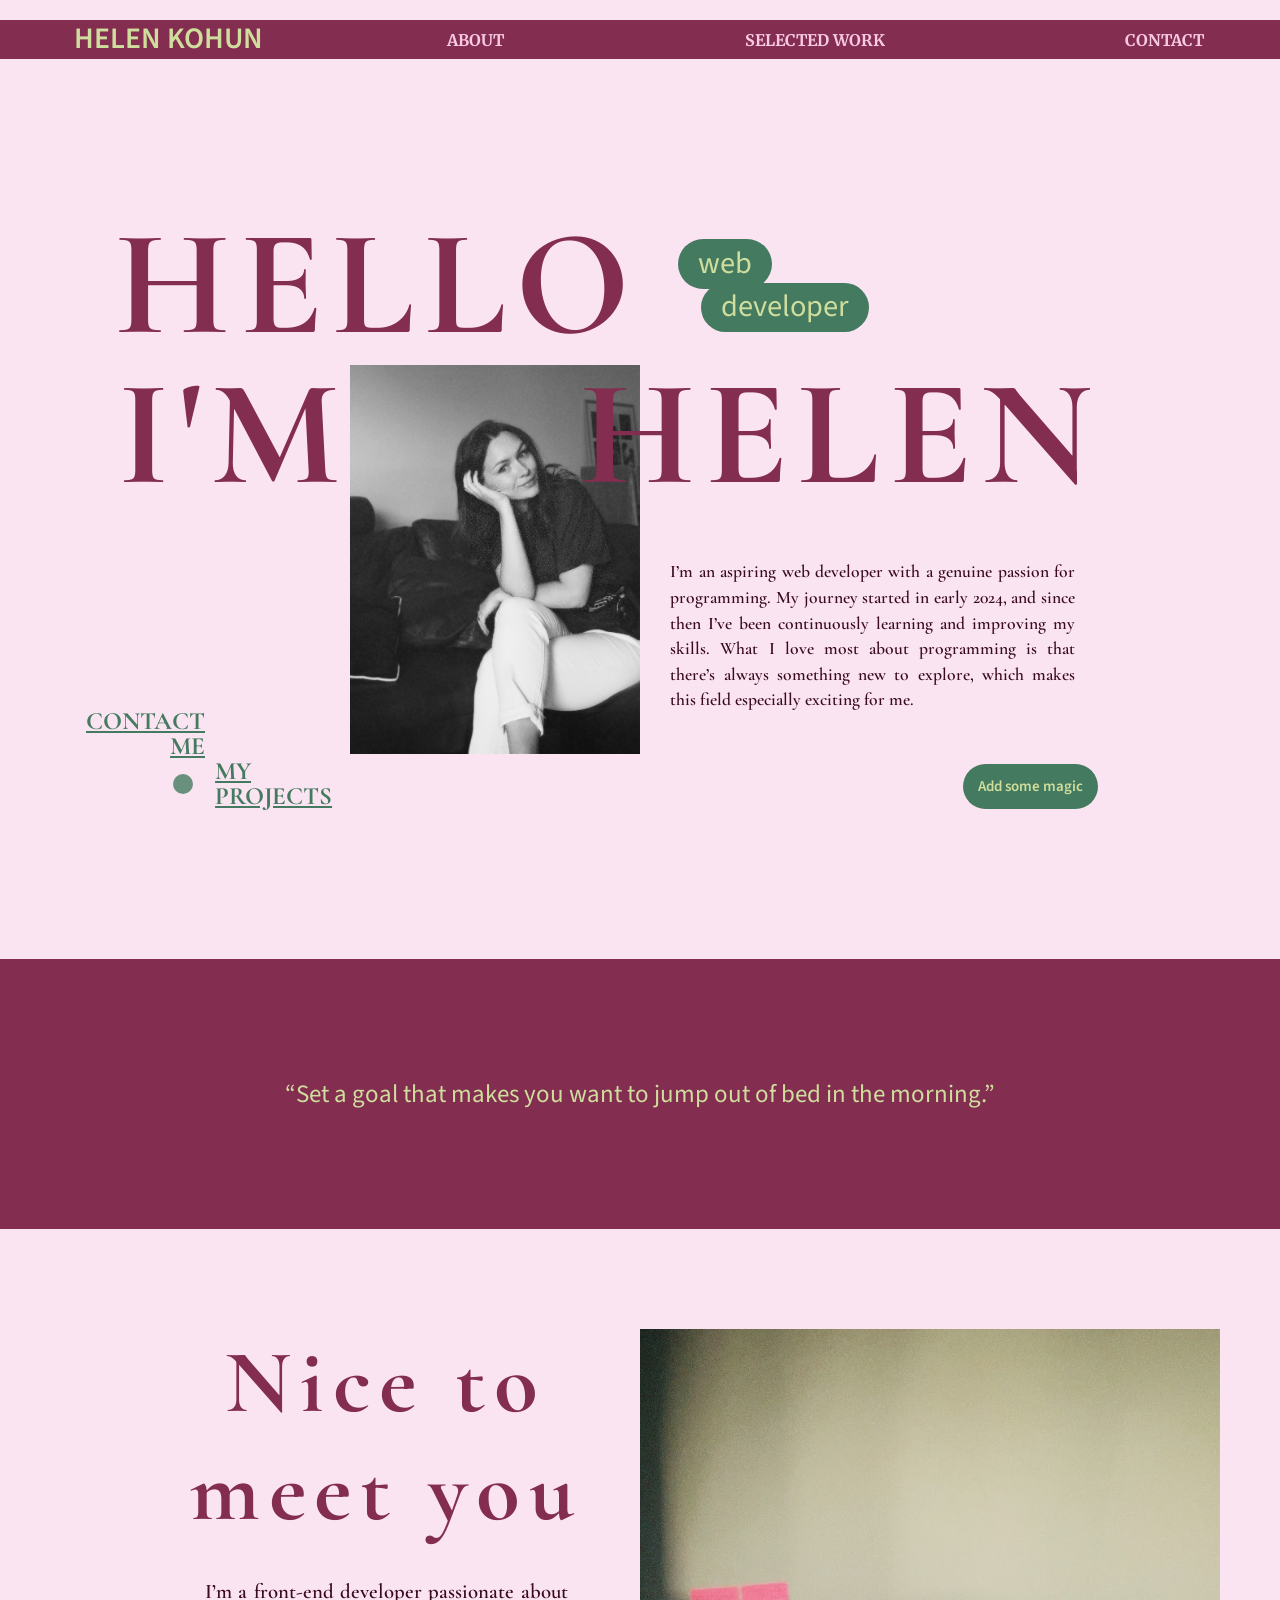
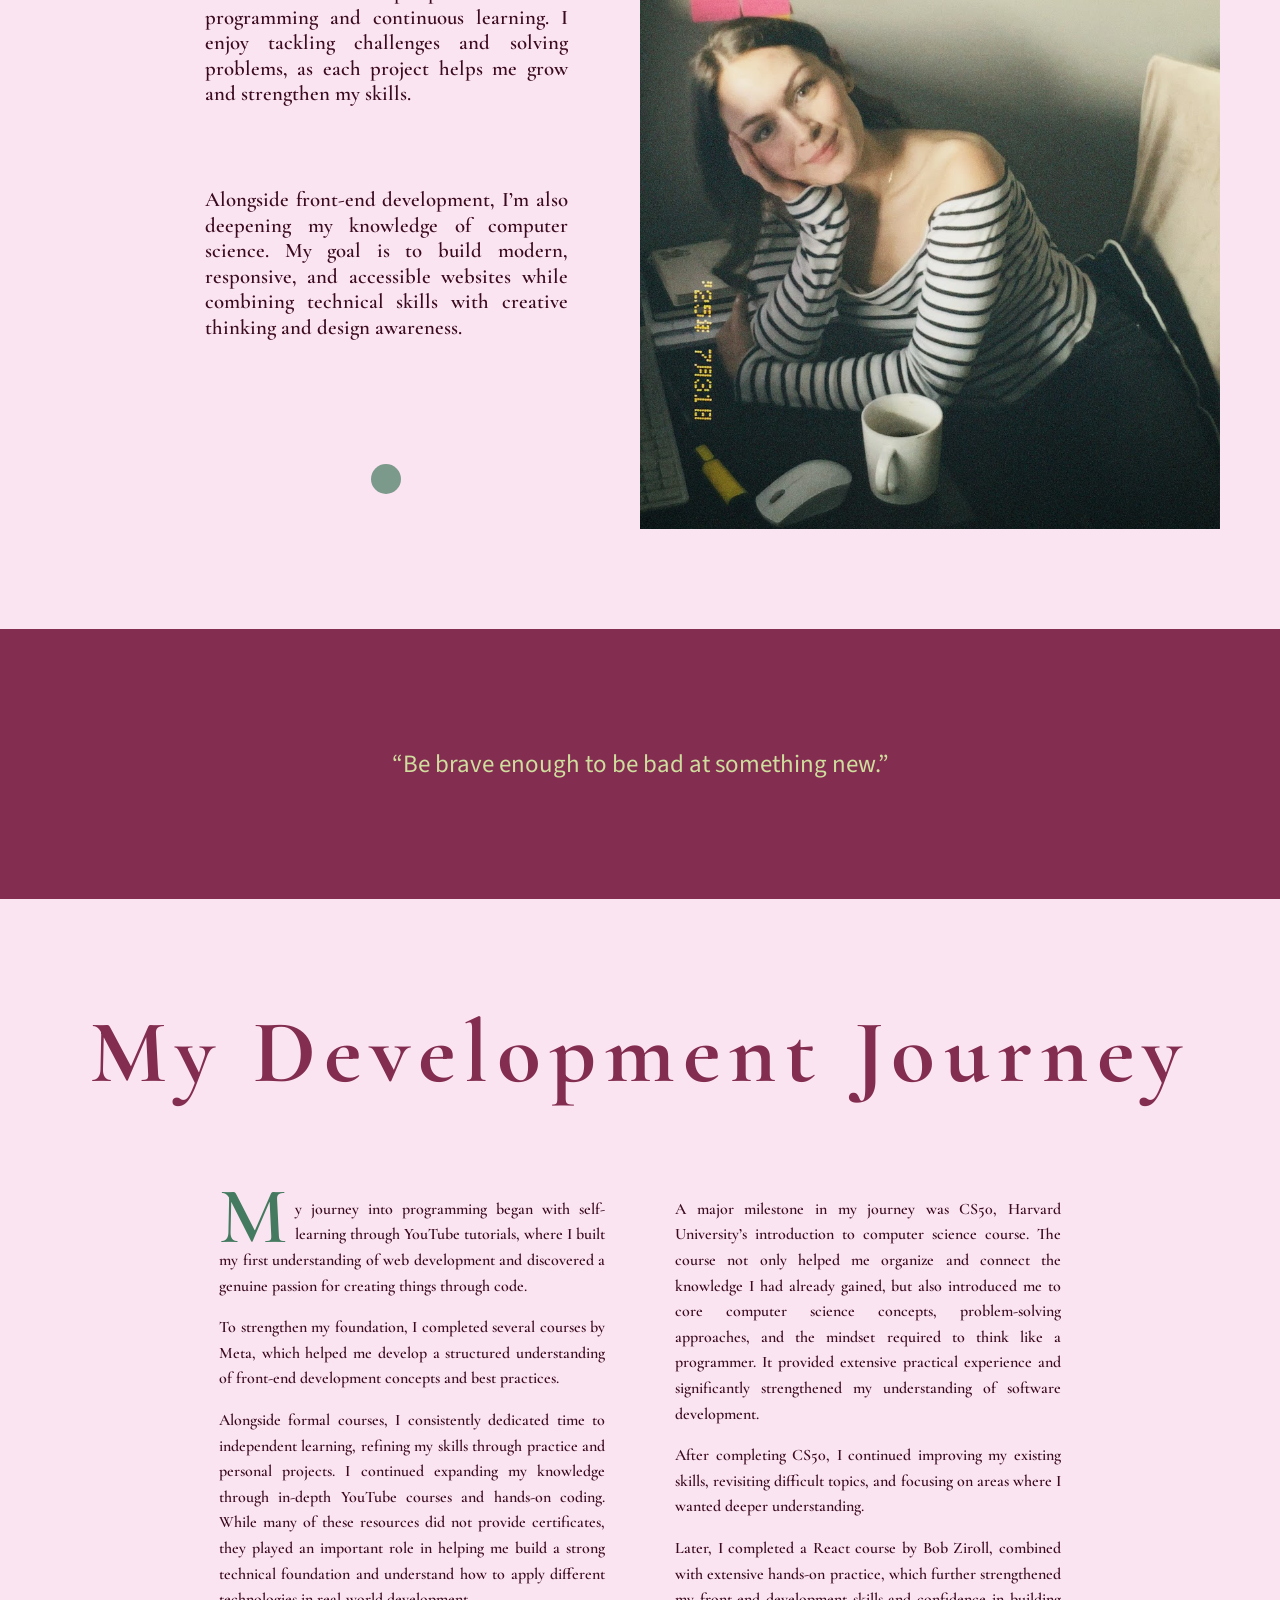
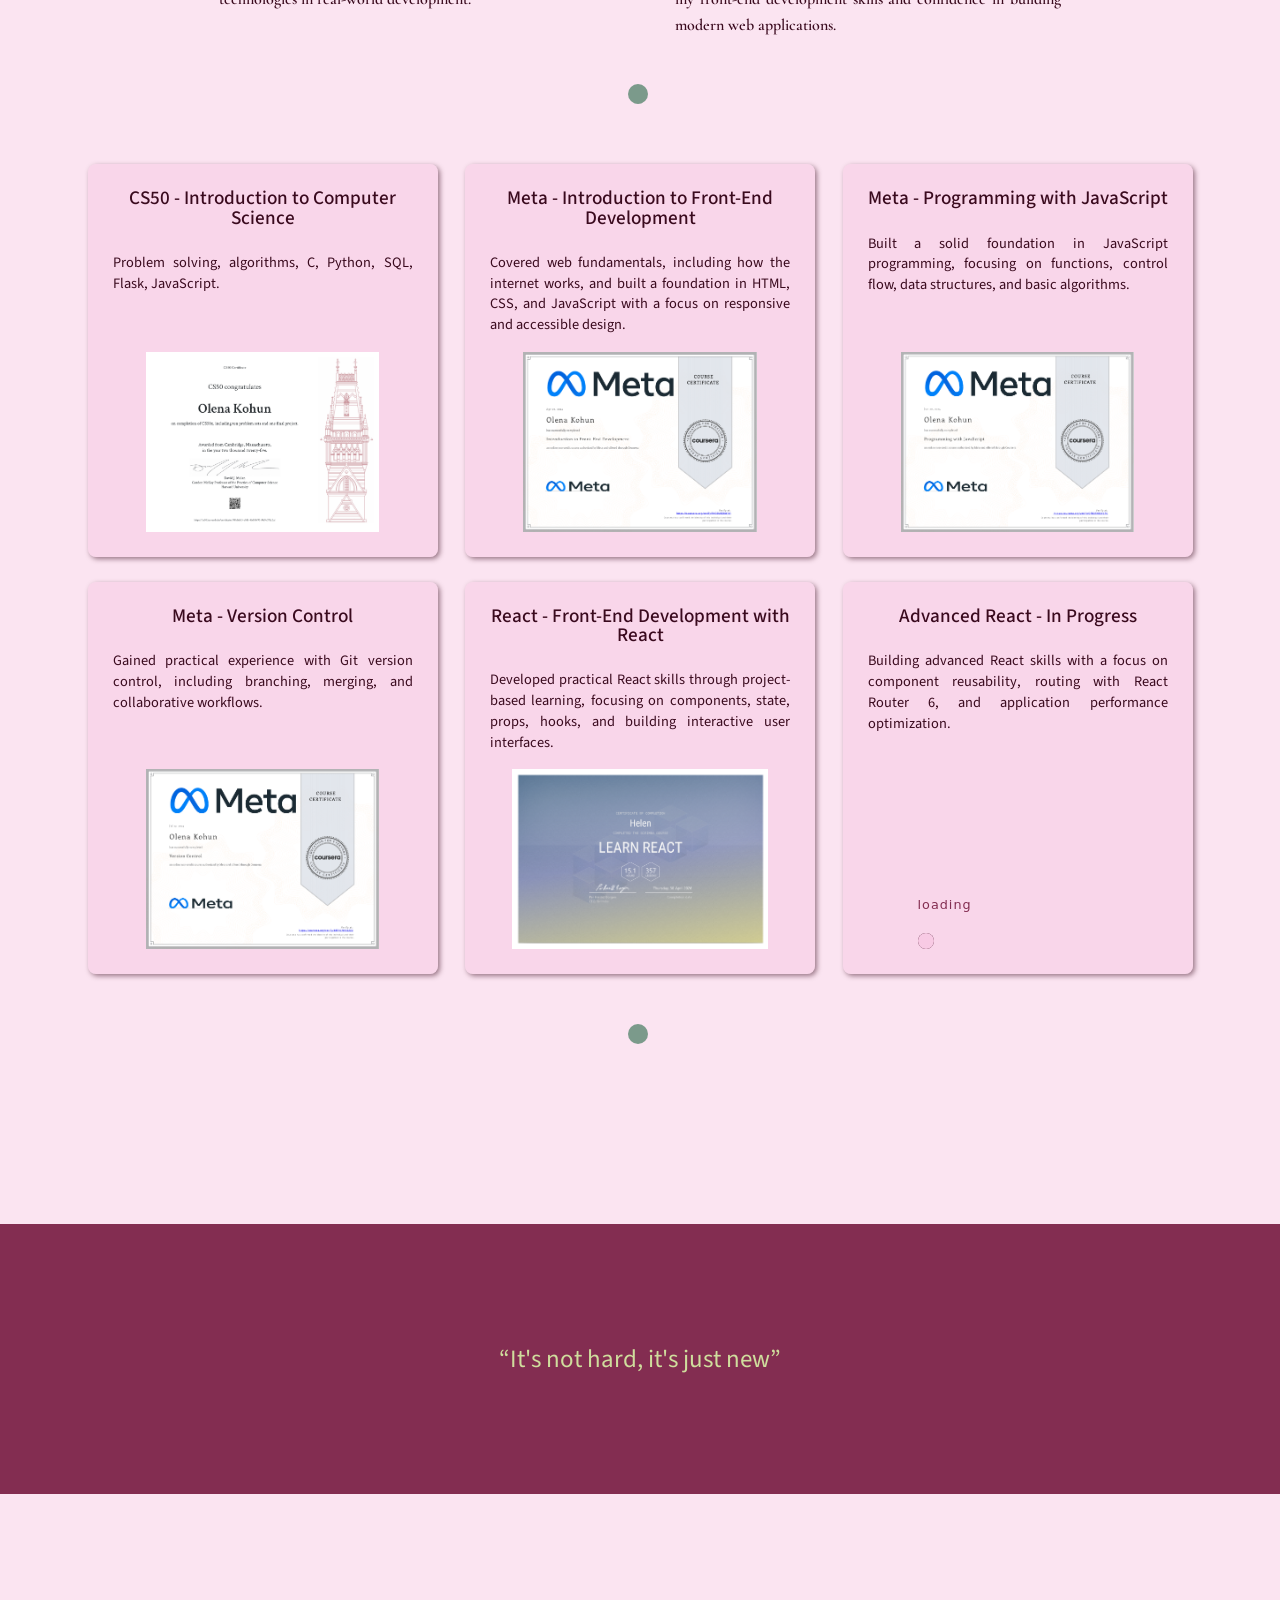
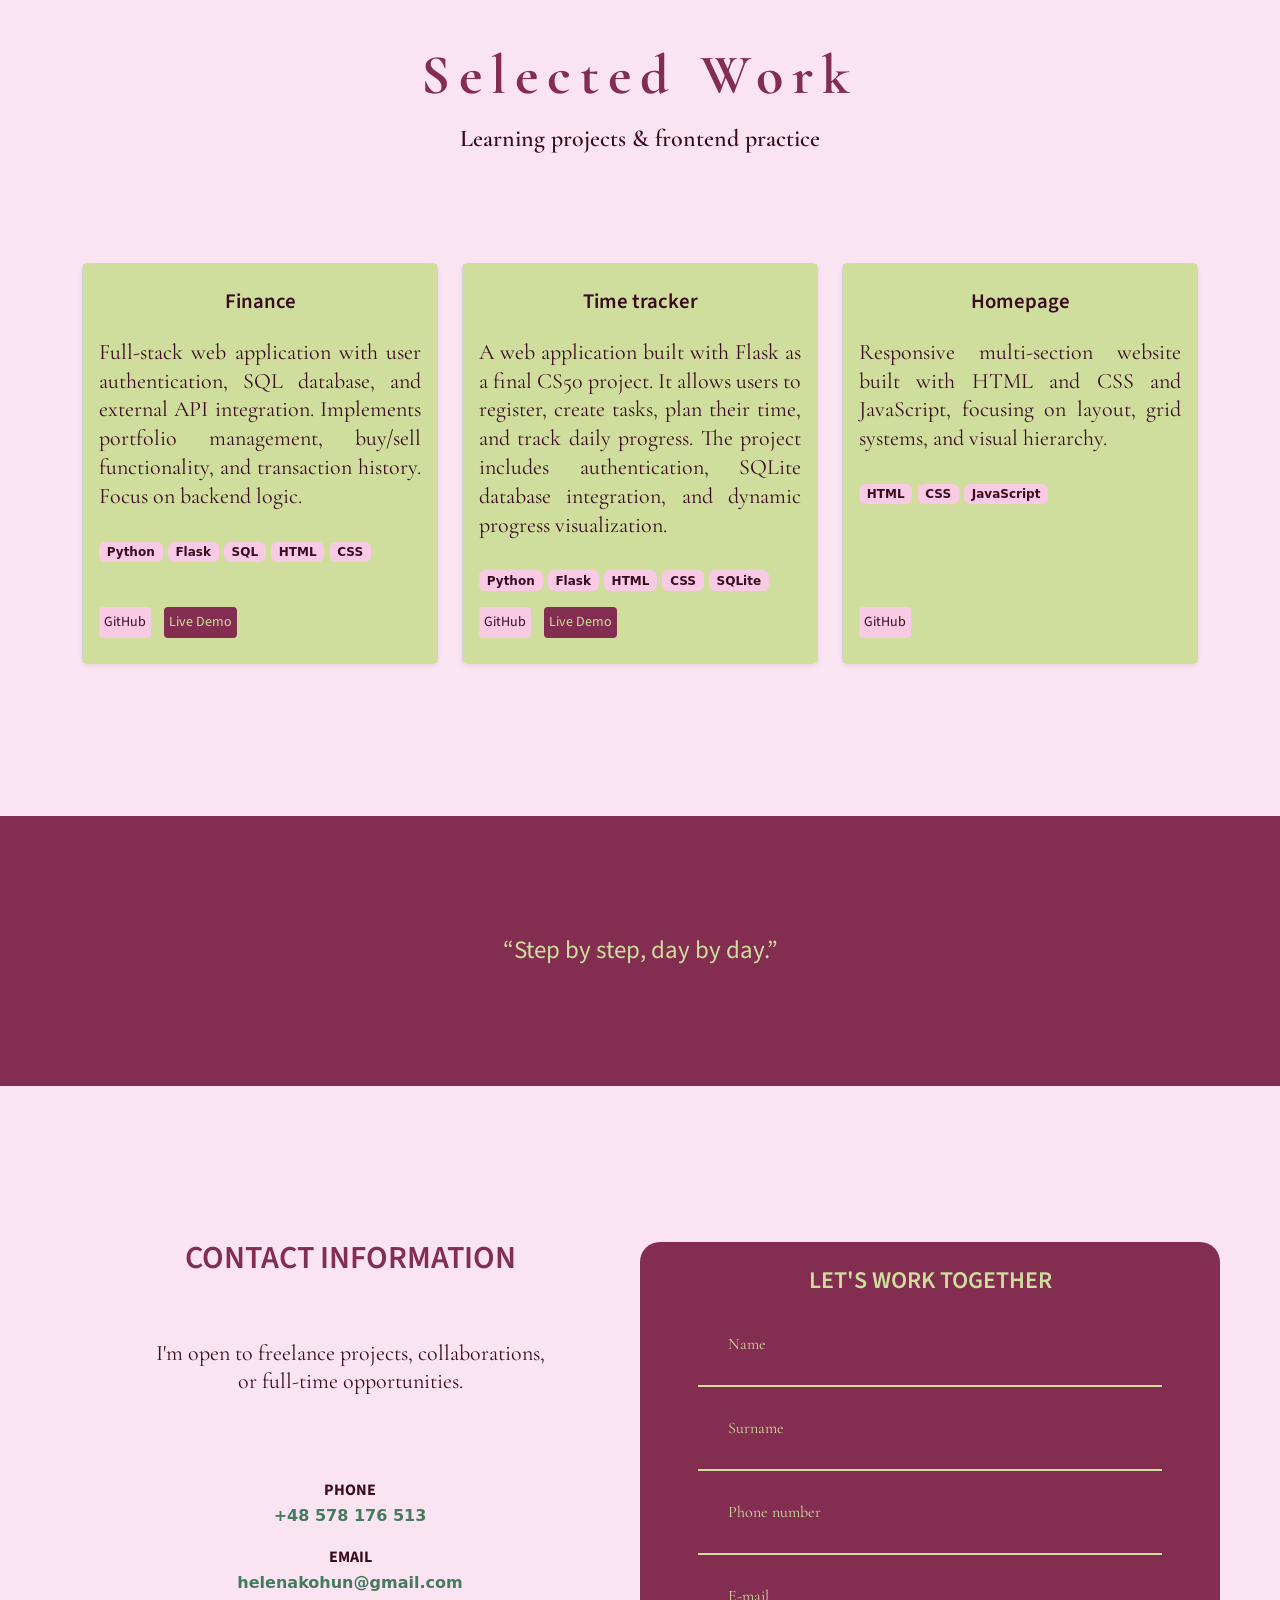
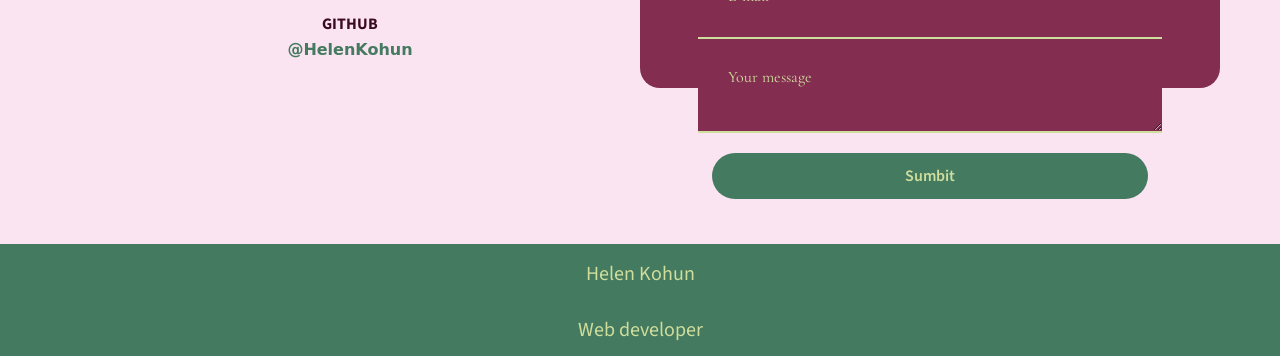
==== index.html @ 0c9b7d69 "Add github link" ====
<!doctype html>
<html lang="en">
  <head>
    <meta charset="UTF-8" />
    <meta name="viewport" content="width=device-width, initial-scale=1.0" />
    <title>Homepage | Helen Kohun</title>

    <!-- Fonts -->
    <link rel="preconnect" href="https://fonts.googleapis.com" />
    <link rel="preconnect" href="https://fonts.gstatic.com" crossorigin />
    <link
      href="https://fonts.googleapis.com/css2?family=Cormorant+Garamond:ital,wght@0,300..700;1,300..700&family=Merriweather:ital,opsz,wght@0,18..144,300..900;1,18..144,300..900&family=Source+Sans+3:ital,wght@0,200..900;1,200..900&display=swap"
      rel="stylesheet"
    />

    <!-- Library -->
    <link
      href="https://cdn.jsdelivr.net/npm/bootstrap@5.3.3/dist/css/bootstrap.min.css"
      rel="stylesheet"
      integrity="sha384-QWTKZyjpPEjISv5WaRU9OFeRpok6YctnYmDr5pNlyT2bRjXh0JMhjY6hW+ALEwIH"
      crossorigin="anonymous"
    />
    <script
      src="https://cdn.jsdelivr.net/npm/bootstrap@5.3.3/dist/js/bootstrap.bundle.min.js"
      integrity="sha384-YvpcrYf0tY3lHB60NNkmXc5s9fDVZLESaAA55NDzOxhy9GkcIdslK1eN7N6jIeHz"
      crossorigin="anonymous"
    ></script>
    <!-- Styles -->
    <link href="no-styles.css" rel="stylesheet" />
    <link rel="stylesheet" href="styles.css" />
  </head>
  <body>
    <header>
      <div class="header">
        <p class="header__logo"><a href="index.html">Helen Kohun</a></p>
        <nav class="header__nav">
          <ul>
            <li><a href="about.html">about</a></li>
            <li><a href="works.html">selected work</a></li>
            <li><a href="contact.html">contact</a></li>
          </ul>
        </nav>
      </div>
    </header>

    <main>
      <!-- Hero section -->
      <section class="hero">
        <div class="hero__wrapper">
          <p class="hero__hello" id="hero__hello-hello">Hello</p>
          <p class="hero__hello" id="hero__hello-Im">I'm</p>
          <p class="hero__hello" id="hero__hello-helen">Helen</p>

          <div class="hero__image">
            <img src="images/hero_1.jpg" alt="Helen Kohun" />
          </div>
          <div class="hero__text">
            <p>
              I’m an aspiring web developer with a genuine passion for
              programming. My journey started in early 2024, and since then I’ve
              been continuously learning and improving my skills. What I love
              most about programming is that there’s always something new to
              explore, which makes this field especially exciting for me.
            </p>
          </div>
          <div class="hero__subtext-1">web</div>
          <div class="hero__subtext-2">developer</div>
          <button class="hero__btn">Add some magic</button>
          <div class="hero__decor-cicle"></div>

          <a href="#contact-link" class="hero__link-1">Contact me</a>
          <a href="#works-link" class="hero__link-2">My projects</a>
        </div>
      </section>

      <!-- Philosophy -->

      <section class="philosophy">
        <q>Set a goal that makes you want to jump out of bed in the morning.</q>
      </section>

      <!-- About section -->
      <section class="about">
        <div class="about__wrapper">
          <h2 class="about__title-1">Nice to meet you</h2>

          <div class="about__image">
            <img src="images/cpm35 2025-07-31 135859.361.jpg" alt="" />
          </div>
          <div class="about__text">
            <p class="about-p1">
              I’m a front-end developer passionate about programming and
              continuous learning. I enjoy tackling challenges and solving
              problems, as each project helps me grow and strengthen my skills.
            </p>

            <p class="about-p2">
              Alongside front-end development, I’m also deepening my knowledge
              of computer science. My goal is to build modern, responsive, and
              accessible websites while combining technical skills with creative
              thinking and design awareness.
            </p>
          </div>
          <div class="about__decor-cicle"></div>
        </div>
      </section>

      <!-- Philosophy -->
      <section class="philosophy">
        <q>Be brave enough to be bad at something new.</q>
      </section>

      <!-- Path section -->

      <section class="path">
        <div class="path__wrapper">
          <h1>My Development Journey</h1>
          <div class="path__container">
            <div class="path__main-text">
              <div class="path__text-element">
                <p id="first-letter">
                  My journey into programming began with self-learning through
                  YouTube tutorials, where I built my first understanding of web
                  development and discovered a genuine passion for creating
                  things through code.
                </p>
                <p>
                  To strengthen my foundation, I completed several courses by
                  Meta, which helped me develop a structured understanding of
                  front-end development concepts and best practices.
                </p>

                <p>
                  Alongside formal courses, I consistently dedicated time to
                  independent learning, refining my skills through practice and
                  personal projects. I continued expanding my knowledge through
                  in-depth YouTube courses and hands-on coding. While many of
                  these resources did not provide certificates, they played an
                  important role in helping me build a strong technical
                  foundation and understand how to apply different technologies
                  in real-world development.
                </p>
              </div>
              <div class="path__text-element">
                <p>
                  A major milestone in my journey was CS50, Harvard University’s
                  introduction to computer science course. The course not only
                  helped me organize and connect the knowledge I had already
                  gained, but also introduced me to core computer science
                  concepts, problem-solving approaches, and the mindset required
                  to think like a programmer. It provided extensive practical
                  experience and significantly strengthened my understanding of
                  software development.
                </p>

                <p>
                  After completing CS50, I continued improving my existing
                  skills, revisiting difficult topics, and focusing on areas
                  where I wanted deeper understanding.
                </p>

                <p>
                  Later, I completed a React course by Bob Ziroll, combined with
                  extensive hands-on practice, which further strengthened my
                  front-end development skills and confidence in building modern
                  web applications.
                </p>
              </div>
            </div>
            <div class="path__decor-cicle"></div>
            <div class="path__certificates">
              <div class="path__certificate-container">
                <div class="path__certificate-text">
                  <h3>CS50 - Introduction to Computer Science</h3>
                  <p>
                    Problem solving, algorithms, C, Python, SQL, Flask,
                    JavaScript.
                  </p>
                </div>
                <div class="path__certificate-image">
                  <a href="/certificates/CS50x.pdf" target="_blank">
                    <img
                      src="/images/certificates/CS50x.png"
                      alt="CS50x Certificate - Harvard CS50"
                    />
                  </a>
                </div>
              </div>

              <div class="path__certificate-container">
                <div class="path__certificate-text">
                  <h3>Meta - Introduction to Front-End Development</h3>
                  <p>
                    Covered web fundamentals, including how the internet works,
                    and built a foundation in HTML, CSS, and JavaScript with a
                    focus on responsive and accessible design.
                  </p>
                </div>
                <div class="path__certificate-image">
                  <a
                    href="/certificates/Coursera 9YC6UBZKWJVJ.pdf"
                    target="_blank"
                  >
                    <img
                      src="/images/certificates/Meta_introd_front-end.png"
                      alt=""
                    />
                  </a>
                </div>
              </div>

              <div class="path__certificate-container">
                <div class="path__certificate-text">
                  <h3>Meta - Programming with JavaScript</h3>
                  <p>
                    Built a solid foundation in JavaScript programming, focusing
                    on functions, control flow, data structures, and basic
                    algorithms.
                  </p>
                </div>
                <div class="path__certificate-image">
                  <a
                    href="/certificates/Coursera QFB3RYR3YC7C.pdf"
                    target="_blank"
                  >
                    <img
                      src="/images/certificates/Meta_JavaScript.png"
                      alt=""
                    />
                  </a>
                </div>
              </div>

              <div class="path__certificate-container">
                <div class="path__certificate-text">
                  <h3>Meta - Version Control</h3>
                  <p>
                    Gained practical experience with Git version control,
                    including branching, merging, and collaborative workflows.
                  </p>
                </div>
                <div class="path__certificate-image">
                  <a
                    href="/certificates/Coursera 4RFHCNSS2ZZ2.pdf"
                    target="_blank"
                  >
                    <img
                      src="/images/certificates/Meta_version_control.png"
                      alt=""
                    />
                  </a>
                </div>
              </div>

              <div class="path__certificate-container">
                <div class="path__certificate-text">
                  <h3>React - Front-End Development with React</h3>
                  <p>
                    Developed practical React skills through project-based
                    learning, focusing on components, state, props, hooks, and
                    building interactive user interfaces.
                  </p>
                </div>
                <div class="path__certificate-image">
                  <a
                    href="/certificates/Free Interactive React Tutorial_ Learn modern React in this extensive course lead by Bob Ziroll.pdf"
                    target="_blank"
                  >
                    <img src="/images/certificates/React_Scrimba.png" alt="" />
                  </a>
                </div>
              </div>

              <div class="path__certificate-container">
                <div class="path__certificate-text">
                  <h3>Advanced React - In Progress</h3>
                  <p>
                    Building advanced React skills with a focus on component
                    reusability, routing with React Router 6, and application
                    performance optimization.
                  </p>
                </div>
                <!-- Loader -->
                <div class="loader">
                  <span class="loader-text">loading</span>
                  <span class="load"></span>
                </div>
                <!-- <div class="path__certificate-image react-advanced"> -->
                <!-- <a href="#" target="_blank">
                    <img src="#" alt="" />
                  </a> -->
                <!-- </div> -->
              </div>
            </div>
            <div class="path__decor-cicle2"></div>
          </div>
        </div>
      </section>

      <!-- Philosophy -->
      <section class="philosophy">
        <q>It's not hard, it's just new</q>
      </section>

      <!-- Works section -->
      <section class="works-intro text-center py-5" id="works-link">
        <h1 class="works__title">Selected Work</h1>
        <p class="works__subtitle mt-3">
          Learning projects & frontend practice
        </p>
      </section>
      <section class="works__container container py-5">
        <div class="row g-4">
          <div class="col-md-6 col-lg-4">
            <div class="card h-100 shadow-sm">
              <div class="works__card card-body d-flex flex-column">
                <h5 class="card-title">Finance</h5>
                <p class="card-text">
                  Full-stack web application with user authentication, SQL
                  database, and external API integration. Implements portfolio
                  management, buy/sell functionality, and transaction history.
                  Focus on backend logic.
                </p>
                <div class="mb-3">
                  <span class="works__badge badge">Python</span>
                  <span class="works__badge badge">Flask</span>
                  <span class="works__badge badge">SQL</span>
                  <span class="works__badge badge">HTML</span>
                  <span class="works__badge badge">CSS</span>
                </div>
                <div class="mt-auto">
                  <a
                    href="https://github.com/HelenKohun/finanse-flask"
                    target="_blank"
                    class="works__btn btn btn-outline-dark btn-sm"
                    >GitHub</a
                  >
                  <a
                    href="https://finanse-flask.onrender.com/login"
                    class="works__btn-d btn btn-dark btn-sm ms-2"
                    >Live Demo</a
                  >
                </div>
              </div>
            </div>
          </div>
          <!-- <div class="col-md-6 col-lg-4">
            <div class="card h-100 shadow-sm">
              <div class="works__card card-body d-flex flex-column">
                <h5 class="card-title">CS50 DNA</h5>
                <p class="card-text">
                  Python-based web application for analyzing DNA sequences.
                  Focus on data handling, algorithms, and clean UI.
                </p>
                <div class="mb-3">
                  <span class="works__badge badge">Python</span>
                  <span class="works__badge badge">Flask</span>
                  <span class="works__badge badge">HTML</span>
                  <span class="works__badge badge">CSS</span>
                </div>
                <div class="mt-auto">
                  <a href="https://github.com/HelenKohun" target="_blank" class="works__btn btn btn-outline-dark btn-sm"
                    >GitHub</a
                  >
                  <a href="#" class="works__btn-d btn btn-dark btn-sm ms-2"
                    >Live Demo</a
                  >
                </div>
              </div>
            </div>
          </div> -->
          <div class="col-md-6 col-lg-4">
            <div class="card h-100 shadow-sm">
              <div class="works__card card-body d-flex flex-column">
                <h5 class="card-title">Time tracker</h5>
                <p class="card-text">
                  A web application built with Flask as a final CS50 project. It
                  allows users to register, create tasks, plan their time, and
                  track daily progress. The project includes authentication,
                  SQLite database integration, and dynamic progress
                  visualization.
                </p>
                <div class="mb-3">
                  <span class="works__badge badge">Python</span>
                  <span class="works__badge badge">Flask</span>
                  <span class="works__badge badge">HTML</span>
                  <span class="works__badge badge">CSS</span>
                  <span class="works__badge badge">SQLite</span>
                </div>
                <div class="mt-auto">
                  <a
                    href="https://github.com/HelenKohun/time-tracker-flask"
                    target="_blank"
                    class="works__btn btn btn-outline-dark btn-sm"
                    >GitHub</a
                  >
                  <a
                    href="https://time-tracker-flask.onrender.com/"
                    class="works__btn-d btn btn-dark btn-sm ms-2"
                    >Live Demo</a
                  >
                </div>
              </div>
            </div>
          </div>
          <div class="col-md-6 col-lg-4">
            <div class="card h-100 shadow-sm">
              <div class="works__card card-body d-flex flex-column">
                <h5 class="card-title">Homepage</h5>

                <p class="card-text">
                  Responsive multi-section website built with HTML and CSS and
                  JavaScript, focusing on layout, grid systems, and visual
                  hierarchy.
                </p>

                <div class="mb-3">
                  <span class="works__badge badge">HTML</span>
                  <span class="works__badge badge">CSS</span>
                  <span class="works__badge badge">JavaScript</span>
                </div>
                <div class="mt-auto">
                  <a
                    href="https://github.com/HelenKohun/helen-kohun-homepage"
                    target="_blank"
                    class="works__btn btn btn-outline-dark btn-sm"
                    >GitHub</a
                  >
                </div>
              </div>
            </div>
          </div>
        </div>
      </section>

      <!-- Philosophy -->
      <section class="philosophy">
        <q>Step by step, day by day.</q>
      </section>

      <!-- Contact section -->
      <section class="contact" id="contact-link">
        <div class="contact__wrapper">
          <div class="contact__info">
            <h2 class="contact__title-1">Contact information</h2>
            <h3 class="contact__title-2">
              I'm open to freelance projects, collaborations, <br />
              or full-time opportunities.
            </h3>
            <address>
              <dl>
                <dt>Phone</dt>
                <dd><a href="tel:+48578176513">+48 578 176 513</a></dd>
                <dt>Email</dt>
                <dd>
                  <a href="mailto:helenakohun@gmail.com"
                    >helenakohun@gmail.com</a
                  >
                </dd>
                <dt>GitHub</dt>
                <dd>
                  <a
                    href="https://github.com/HelenKohun"
                    target="_blank"
                    rel="noopener noreferrer"
                    >@HelenKohun</a
                  >
                </dd>
              </dl>
            </address>
          </div>

          <div class="contact__form">
            <div class="contact-frame">
              <h2 class="contact__title-3">Let's work together</h2>
              <form action="https://formspree.io/f/mwvzwbvw" method="POST">
                <input type="text" name="name" placeholder="Name" />
                <input type="text" name="surname" placeholder="Surname" />
                <input type="tel" name="phone" placeholder="Phone number" />
                <input type="email" name="email" placeholder="E-mail" />
                <textarea
                  name="message"
                  placeholder="Your message"
                  class="form__textarea"
                ></textarea>
                <button type="submit" class="contact__btn">Sumbit</button>
              </form>
            </div>
          </div>
        </div>
      </section>
    </main>

    <!-- Footer -->
    <footer>
      <div class="footer__wrapper">
        <p>Helen Kohun</p>
        <p>Web developer</p>
      </div>
    </footer>
    <script>
      const heroBtn = document.querySelector(".hero__btn");

      heroBtn.addEventListener("click", () => {
        document.body.classList.toggle("dark-theme");

        heroBtn.textContent = document.body.classList.contains("dark-theme")
          ? "Remove magic"
          : "Add some magic";
      });
    </script>
  </body>
</html>
---- no-styles.css ----
@charset "UTF-8";
* {
  margin: 0;
  padding: 0;
  border: 0;
  box-sizing: border-box;
}

*,
*::after,
*::before {
  /* -moz-box-sizing: border-box;
  -webkit-box-sizing: border-box; */
  box-sizing: border-box;
}

:focus,
:active {
  outline: none;
}

a {
  color: inherit;
}
a:focus,
a:active {
  outline: none;
}

nav,
footer,
header,
aside {
  display: block;
}

html,
body {
  height: 100%;
  width: 100%;
  line-height: 1;
  font-size: 14px;
}

input,
button,
textarea {
  font-family: inherit;
}

input ::-ms-clear,
input[type="search"]::-webkit-search-cancel-button {
  display: none;
}

button {
  cursor: pointer;
  all: unset; /* Сбрасывает все стандартные стили */
  display: inline-block; /* Возвращает блочный стиль кнопки */
}

a,
a:visited {
  text-decoration: none;
}

a:hover {
  text-decoration: none;
}

ul {
  padding: 0;
  margin: 0;
}

ul li {
  list-style-type: none;
}

img {
  vertical-align: top;
}

h1,
h2,
h3,
h4,
h5,
h6 {
  font-size: inherit;
  font-weight: 400;
}
---- styles.css ----
:root {
  /*Background*/
  --bg-main: rgba(248, 202, 228, 0.5);
  --bg-secondary: #cfdd9d;
  --bg-header: #832d51;
  --bg-accent: #447a5f;
  --bg-header-nav: rgb(248, 202, 228);

  /*Text*/
  --text-main: #3a0a1e;
  --text-heading: rgb(131, 45, 81);
  --text-light: #cfdd9d;

  /*Links & buttons*/
  --link-accent: #447a5f;
}

html,
body {
  width: 100%;
  height: 100%;
  margin: 0;
  font-size: 16px;
}
body {
  background-color: var(--bg-main);
  display: flex;
  flex-direction: column;
  padding-top: 1.25rem;
}
.body-about {
  background-color: rgba(131, 45, 81, 0.5);
}

/* Header */
header {
  background-color: var(--bg-header);
  width: 100%;
}

/* Header-wrapper */
.header {
  max-width: 75rem;
  margin: 0 auto;
  padding: 0 1.25rem;
  display: flex;
  justify-content: space-between;
  align-items: center;
  flex-wrap: wrap;
  gap: 3rem;
}

@media (max-width: 480px) {
  .header {
    gap: 0.5rem;
  }
}

.header__logo {
  color: var(--text-light);
  font-family: "Source Sans 3", sans-serif;
  font-size: 1.86rem;
  font-weight: 600;
  text-transform: uppercase;
  margin-top: 0;
  margin-bottom: 0;
  margin-right: 100px;
  padding: 0.3rem 1.25rem 0.3rem 0.9rem;
  flex-shrink: 0;
}

.header__nav {
  flex-grow: 1;
}

.header__nav ul {
  display: flex;
  flex-wrap: wrap;
  justify-content: space-between;
}

.header__nav ul li a {
  color: var(--bg-header-nav);
  font-size: 1.25re;
  font-family: "Merriweather", serif;
  font-weight: 700;
  text-transform: uppercase;
  padding: 0.5rem 1rem;
  white-space: nowrap;
  transition: color 0.3s ease;
  display: block;
}

.header__nav ul li a:hover {
  color: var(--text-light);
}

/* Main */
main {
  flex-grow: 1;
}

/* Hero section*/
.hero__wrapper {
  max-width: 75rem;
  margin: 0 auto;
  padding: 0 1.25rem;
  min-height: 80vh;
  margin-top: 6.25rem;
  display: grid;
  grid-template-rows: repeat(4, 12.5rem);
  grid-template-columns: repeat(8, 1fr);
}

.hero__image {
  max-width: 100%;
  max-height: 100%;
  min-width: 240px;
  min-height: 300px;
  overflow: hidden;
  grid-row: 2/4;
  grid-column: 3/5;
}
.hero__image img {
  width: 100%;
  height: 100%;
  object-fit: contain;
  animation-name: hero-image;
  animation-duration: 2s;
}
@keyframes hero-image {
  from {
    opacity: 0;
    transform: translateY(10px);
  }
  to {
    opacity: 1;
    transform: translateY(0);
  }
}

.hero__hello {
  font-family: "Cormorant Garamond", serif;
  font-size: 9.4rem;
  font-weight: 800;
  letter-spacing: 0.6rem;
  color: var(--text-heading);
  margin: 0;
  text-transform: uppercase;
}
#hero__hello-hello {
  grid-row: 1/2;
  grid-column: 1/5;
  align-self: end;
  justify-self: end;
  animation-name: hello;
  animation-duration: 2s;
}
@keyframes hello {
  from {
    opacity: 0;
    transform: translateX(-10px);
  }
  to {
    opacity: 1;
    transform: translateX(0);
  }
}
#hero__hello-Im {
  grid-row: 2/3;
  grid-column: 1/3;
  justify-self: end;
  animation-name: hello;
  animation-duration: 2s;
}
#hero__hello-helen {
  grid-row: 2/3;
  grid-column: 5/7;
  z-index: 1;
  margin-left: -3.75rem;
  animation-name: helen;
  animation-duration: 2s;
}
@keyframes helen {
  from {
    opacity: 0;
    transform: translateX(0.63rem);
  }
  to {
    opacity: 1;
    transform: translateX(0);
  }
}

.hero__text {
  grid-row: 3/4;
  grid-column: 5/8;
  padding: 0 0 0 1.9rem;
}

.hero__text p {
  font-family: "Cormorant Garamond", serif;
  font-size: 1.1rem;
  text-align: justify;
  line-height: 1.6rem;
  margin: 0;
  font-weight: 600;
  color: var(--text-main);
  animation-name: hero-text;
  animation-duration: 2s;
}
@keyframes hero-text {
  from {
    opacity: 0;
    transform: translateX(0.63rem);
  }
  to {
    opacity: 1;
    transform: translateX(0);
  }
}
.hero__subtext-1,
.hero__subtext-2 {
  color: var(--text-light);
  font-size: 1.9rem;
  font-family: "Source Sans 3", sans-serif;
  grid-row: 1/2;
  grid-column: 5/7;
  justify-self: center;
  align-self: end;
  margin-bottom: 1.7rem;
  display: inline-block;
  background-color: var(--bg-accent);
  padding: 0.6rem 1.25rem;
  border-radius: 1.6rem;
  animation-name: subtext;
  animation-duration: 2s;
}

.hero__subtext-1 {
  grid-row: 1/2;
  grid-column: 5/6;
  justify-self: center;
  align-self: center;
  margin-bottom: -0.6rem;
  margin-right: -1.6rem;
}

@keyframes subtext {
  from {
    opacity: 0;
    transform: translateY(-0.63rem);
  }
  to {
    opacity: 1;
    transform: translateY(0);
  }
}

.hero__btn {
  justify-self: center;
  align-self: start;
  background-color: var(--bg-accent);
  border: none;
  padding: 0.94rem;
  color: var(--text-light);
  border-radius: 1.56rem;
  font-family: "Source Sans 3", sans-serif;
  font-size: 0.94rem;
  font-weight: 600;
  grid-row: 4/5;
  grid-column: 7/9;
  margin-top: 5px;
  margin-right: 5.62rem;
  animation-name: hero-button;
  animation-duration: 2s;
}

@keyframes hero-button {
  from {
    opacity: 0;
    transform: translateY(0.63rem);
  }
  to {
    opacity: 1;
    transform: translateY(0);
  }
}

.hero__link-1,
.hero__link-2 {
  font-family: "Cormorant Garamond", serif;
  font-size: 1.56rem;
  font-weight: 900;
  text-transform: uppercase;
  color: var(--link-accent);
  text-decoration: underline;
  animation-name: hero-links;
  animation-duration: 2s;
}

.hero__link-2 {
  grid-row: 4/5;
  grid-column: 2/3;
  margin-left: 0.63rem;
}
.hero__link-1 {
  grid-row: 3/4;
  grid-column: 1/2;
  align-self: end;
  text-align: right;
}

@keyframes hero-links {
  from {
    opacity: 0;
    transform: translateY(0.63);
  }
  to {
    opacity: 1;
    transform: translateY(0);
  }
}

.hero__decor-cicle {
  width: 1.25rem;
  height: 1.25rem;
  border-radius: 50%;
  background-color: var(--bg-accent);
  grid-row: 4/5;
  grid-column: 1/2;
  justify-self: end;
  margin-top: 0.94rem;
  margin-right: 0.75rem;
  opacity: 0.8;
  animation-name: decor-cicle;
  animation-duration: 2s;
}
@keyframes decor-cicle {
  from {
    opacity: 0;
    transform: translateY(0.63);
  }
  to {
    opacity: 0.8;
    transform: translateY(0);
  }
}

/* Mobile */

@media (max-width: 768px) {
  .hero__wrapper {
    display: flex;
    flex-direction: column;
    align-items: center;
    text-align: center;
    min-height: unset;
    margin-top: 2rem;
  }

  .hero__hello,
  #hero__hello-hello,
  #hero__hello-Im,
  #hero__hello-helen {
    font-size: 2.5rem;
    letter-spacing: 0.2rem;
    padding: 0 10px;
    margin: 0 !important;
    justify-self: unset;
    align-self: unset;
  }

  .hero__image {
    margin-top: 1.5rem;
    min-width: unset;
    width: 100%;
    max-width: 320px;
    min-height: unset;
  }

  .hero__text {
    margin: 1.5rem 0;
    padding: 0;
    max-width: 90%;
  }

  .hero__text p {
    font-size: 1.2rem;
    line-height: 2rem;
  }

  .hero__link-1,
  .hero__link-2 {
    display: none;
  }

  .hero__btn {
    font-size: 1.1rem;
    margin: 0;
    justify-self: unset;
    align-self: unset;
    margin-bottom: 1.5rem;
  }

  .hero__decor-cicle {
    display: none;
  }

  .hero__subtext-1,
  .hero__subtext-2 {
    display: none;
  }
}

/* Tablets */
@media (min-width: 769px) and (max-width: 1100px) {
  .hero__wrapper {
    grid-template-rows: repeat(4, 12.5rem);
    grid-template-columns: repeat(8, 1fr);
    gap: 1rem;
  }

  .hero__hello {
    font-size: 5rem;
    letter-spacing: 0.2rem;
  }

  #hero__hello-hello {
    grid-column: 1/4;
    grid-row: 1;
    justify-self: center;
  }
  #hero__hello-Im {
    grid-column: 1/2;
    grid-row: 2;
    z-index: 1;
  }
  #hero__hello-helen {
    grid-column: 3 / 5;
    grid-row: 2;
    margin-left: 0;

    margin-left: 0 !important;
  }

  .hero__image {
    grid-column: 2 / 5;
    grid-row: 2 / 4;
    min-width: 150px;
    justify-self: center;
    max-width: 450px;
  }

  .hero__text {
    grid-column: 5/8;
    grid-row: 2/4;
    max-width: 100%;
    padding: 0 1rem;
    justify-self: center;
    align-self: center;
  }

  .hero__text p {
    font-size: 1rem;
    line-height: 1.2rem;
  }
  .hero__btn {
    font-size: 1.2rem;
    margin: 0;
    grid-column: 5/8;
    grid-row: 4;
  }

  .hero__subtext-1 {
    font-size: 1.3rem;
    grid-column: 6/7;
    grid-row: 1;
    align-self: end;
  }

  .hero__subtext-2 {
    font-size: 1.3rem;
    grid-column: 6/8;
    grid-row: 2;
    align-self: start;
    margin-top: -10px;
  }
}

/*Philosophy*/

.philosophy {
  width: 100%;
  min-height: 30vh;
  background-color: #832d51;
  padding: 1.56rem;
  text-align: center;
  color: #cfdd9d;
  font-family: "Source Sans 3", sans-serif;
  font-size: 1.56rem;
  font-weight: 400;
  display: flex;
  flex-direction: column;
  justify-content: center;
}

/* About */
.about__wrapper {
  max-width: 1200px;
  margin: 0 auto;
  padding: 6.25rem 1.25rem;
  min-height: 80vh;
  display: grid;
  grid-template-rows: repeat(8, 6.25rem);
  grid-template-columns: repeat(16, 1fr);
}

.about__title-1 {
  font-family: "Cormorant Garamond", serif;
  font-size: 5.6rem;
  font-weight: 800;
  letter-spacing: 0.56rem;
  color: var(--text-heading);
  grid-column: 2/9;
  grid-row: 1/2;
  text-align: center;
  animation-name: about-title;
  animation-duration: 2s;
}
@keyframes about-title {
  from {
    opacity: 0;
    transform: translateY(-10px);
  }
  to {
    opacity: 1;
    transform: translateY(0);
  }
}

.about__text {
  font-family: "Cormorant Garamond", serif;
  font-size: 1.3rem;
  text-align: justify;
  line-height: 1.6rem;
  margin: 0;
  font-weight: 600;
  color: var(--text-main);
  grid-column: 3/8;
  grid-row: 3/7;
  animation-name: about-text;
  animation-duration: 2s;
}

@keyframes about-text {
  from {
    opacity: 0;
    transform: translateY(10px);
  }
  to {
    opacity: 1;
    transform: translateY(0);
  }
}

.about__text .about-p1 {
  margin-bottom: 5rem;
  margin-top: 3.1rem;
}
.about__image {
  max-width: 100%;
  max-height: 100%;
  min-width: 240px;
  min-height: 300px;
  overflow: hidden;
  display: block;
  grid-column: 9/17;
  grid-row: 1/9;
  animation-name: about-image;
  animation-duration: 2s;
}

@keyframes about-image {
  from {
    opacity: 0;
    transform: translateX(10px);
  }
  to {
    opacity: 1;
    transform: translateX(0);
  }
}

.about__image img {
  width: 100%;
  height: 100%;
  object-fit: cover;
  display: block;
}

.about__decor-cicle {
  width: 1.88rem;
  height: 1.88rem;
  border-radius: 50%;
  background-color: var(--bg-accent);
  opacity: 0.7;
  grid-column: 5/6;
  grid-row: 8/9;
  justify-self: center;
  align-self: center;
  animation-name: about-text;
  animation-duration: 2s;
}

/* Mobile About section*/

@media (max-width: 768px) {
  .about__wrapper {
    display: flex;
    flex-direction: column;
    gap: 1.5rem;
    align-items: center;
  }

  .about__title-1 {
    font-size: 3rem;
  }

  .about__image {
    max-width: 90%;
    max-height: 90%;
    min-width: 240px;
    min-height: 300px;
  }

  .about__text {
    max-width: 90%;
    font-size: 1.2rem;
  }

  .about__text .about-p1 {
    margin-bottom: 2rem;
    margin-top: 3.1rem;
  }
}
/* Path section */

.path__wrapper {
  max-width: 1200px;
  margin: 0 auto;
  padding: 6.25rem 1.25rem;
  min-height: 80vh;
}

.path__wrapper > h1 {
  text-align: center;
  font-family: "Cormorant Garamond", serif;
  font-size: 5.6rem;
  font-weight: 800;
  letter-spacing: 0.56rem;
  color: var(--text-heading);
  animation-name: journey;
  animation-duration: 2s;
}

.path__container {
  margin: 80px 0;
  display: flex;
  flex-direction: column;
}

.path__main-text {
  font-family: "Cormorant Garamond", serif;
  font-size: 1rem;
  text-align: justify;
  line-height: 1.6rem;
  margin-bottom: 80px;
  font-weight: 600;
  color: var(--text-main);
  display: flex;
  justify-content: center;
  gap: 50px;
  animation-name: journey;
  animation-duration: 2s;
}
.path__text-element {
  width: 35%;
  padding: 10px;
}

#first-letter::first-letter {
  font-size: 5rem;

  float: left;
  margin-right: 8px;
  line-height: 0.5;
  color: var(--bg-accent);
}

.path__decor-cicle {
  position: relative;
  left: 49%;
  bottom: 60px;
  width: 20px;
  height: 20px;
  border-radius: 50%;
  background-color: var(--bg-accent);
  opacity: 0.7;
}

.path__decor-cicle2 {
  position: relative;
  left: 49%;
  bottom: 0;
  width: 20px;
  height: 20px;
  border-radius: 50%;
  background-color: var(--bg-accent);
  opacity: 0.7;
}

.path__certificates {
  display: flex;
  flex-wrap: wrap;
  gap: 25px 0;
  justify-content: space-evenly;
  margin-bottom: 50px;
  animation-name: journey-cert;
  animation-duration: 2s;
}

.path__certificate-container {
  display: flex;
  flex-direction: column;
  align-items: center;
  padding: 25px;
  border-radius: 8px;
  max-width: 350px;
  background-color: var(--bg-main);
  box-shadow: 2px 2px 5px rgba(58, 10, 30, 0.5);
  transition: transform 0.3s ease;
}

.path__certificate-container:hover {
  transform: scale(1.1);
}

.path__certificate-text {
  flex: 1;
}

.path__certificate-text h3 {
  font-family: "Source Sans 3", sans-serif;
  color: var(--text-main);
  font-weight: 500;
  font-size: 1.2rem;
  text-align: center;
  line-height: 1.2rem;
  margin-bottom: 25px;
}

.path__certificate-text p {
  font-family: "Source Sans 3", sans-serif;
  font-size: 0.9rem;
  text-align: justify;
  line-height: 1.3rem;
  color: var(--text-main);
}

.path__certificate-image {
  width: 300px;
  aspect-ratio: 5 / 3;
  overflow: hidden;
}

.path__certificate-image img {
  object-fit: contain;
  width: 100%;
  height: 100%;
}

@keyframes journey {
  from {
    opacity: 0;
    transform: translateY(-0.63rem);
  }
  to {
    opacity: 1;
    transform: translateY(0);
  }
}

@keyframes journey-cert {
  from {
    opacity: 0;
    transform: translateY(0.63rem);
  }
  to {
    opacity: 1;
    transform: translateY(0);
  }
}

/* Mobile Path section */

@media (max-width: 768px) {
  .path__wrapper {
    display: flex;
    flex-direction: column;
  }

  .path__wrapper > h1 {
    font-size: 3rem;
    letter-spacing: 0.2px;
  }

  .path__main-text {
    font-size: 1.2rem;
    display: flex;
    flex-direction: column;
  }
  .path__text-element {
    width: 100%;
    padding: 10px;
  }
}

/* SELECTED works*/
.works__container {
  margin-bottom: 6.5rem;
}
.works__title {
  font-family: "Cormorant Garamond", serif;
  font-size: 3.5rem;
  font-weight: 800;
  letter-spacing: 0.56rem;
  color: var(--text-heading);
  padding-top: 6.25rem;
  animation-name: works-title;
  animation-duration: 2s;
}

@keyframes works-title {
  from {
    opacity: 0;
    transform: translateY(-10px);
  }
  to {
    opacity: 1;
    transform: translateY(0);
  }
}

.works__subtitle {
  font-family: "Cormorant Garamond", serif;
  font-size: 1.5rem;
  line-height: 1.6rem;
  font-weight: 600;
  color: var(--text-main);
  animation-name: works-title;
  animation-duration: 2s;
}
.card {
  animation-name: works-card;
  animation-duration: 2s;
}
.works__card {
  background-color: var(--bg-secondary);
  padding-top: 25px;
  padding-bottom: 25px;
}

@keyframes works-card {
  from {
    opacity: 0;
    transform: translateY(10px);
  }
  to {
    opacity: 1;
    transform: translateY(0);
  }
}
.card-title {
  text-align: center;
  padding-bottom: 15px;
  font-family: "Source Sans 3", sans-serif;
  font-size: 1.3rem;
  line-height: 1.6rem;
  font-weight: 600;
  color: #3a0a1e;
}
.card-text {
  text-align: justify;
  font-family: "Cormorant Garamond", serif;
  font-size: 22px;
  font-weight: 400;
  line-height: 1.8rem;
  padding-bottom: 15px;
  color: var(--text-main);
}
.works__btn {
  font-family: "Source Sans 3", sans-serif;
  border: none;
  padding: 5px;
  color: #3a0a1e;
  background-color: rgb(248, 202, 228);
}
.works__btn:hover {
  background-color: #447a5f;
  color: #cfdd9d;
}

.works__btn-d {
  font-family: "Source Sans 3", sans-serif;
  border: none;
  padding: 5px;
  color: #cfdd9d;
  background-color: #832d51;
}
.works__btn-d:hover {
  background-color: rgb(248, 202, 228);
  color: #3a0a1e;
}

.works__badge {
  background-color: rgb(248, 202, 228);
  color: #3a0a1e;
}

/*Contact*/
.contact__wrapper {
  max-width: 1200px;
  margin: 0 auto;
  padding: 6.25rem 1.25rem;
  min-height: 80vh;
  display: flex;
  justify-content: space-between;
}
.contact__info {
  flex: 1;
  display: flex;
  flex-direction: column;
  justify-content: space-evenly;
  animation-name: contact-info;
  animation-duration: 2s;
}
@keyframes contact-info {
  from {
    opacity: 0;
    transform: translateX(-10px);
  }
  to {
    opacity: 1;
    transform: translateX(0);
  }
}

.contact__form {
  flex: 1;
  display: flex;
  flex-direction: column;
  justify-content: center;
  animation-name: contact-form;
  animation-duration: 2s;
}

@keyframes contact-form {
  from {
    opacity: 0;
    transform: translateX(10px);
  }
  to {
    opacity: 1;
    transform: translateX(0);
  }
}
.contact-frame {
  height: 80%;
  border-radius: 20px;
  background-color: rgb(131, 45, 81);
}
input {
  margin: 0 auto;
  display: block;
  width: 80%;
  background-color: rgb(131, 45, 81);
  padding: 30px;
  border-bottom: 2px solid #cfdd9d;
  color: rgb(248, 202, 228);
  font-family: "Source Sans 3", sans-serif;
}

input::placeholder {
  color: #cfdd9d;
  font-family: "Cormorant Garamond", serif;
}

.contact__btn {
  display: block;
  width: 70%;
  text-align: center;
  margin: 0 auto;
  margin-top: 20px;
  background-color: var(--bg-accent);
  border: none;
  padding: 0.94rem;
  color: var(--text-light);
  border-radius: 1.56rem;
  font-family: "Source Sans 3", sans-serif;
  font-size: 1rem;
  font-weight: 600;
}

.contact__title-1 {
  font-family: "Source Sans 3", sans-serif;
  font-size: 2rem;
  font-weight: 600;
  text-transform: uppercase;
  text-align: center;
  color: #832d51;
}

.contact__title-2 {
  font-family: "Cormorant Garamond", serif;
  font-size: 22px;
  font-weight: 400;
  line-height: 1.8rem;
  color: var(--text-main);
  text-align: center;
}
address {
  text-align: center;
}

address dt {
  font-family: "Source Sans 3", sans-serif;
  text-transform: uppercase;
  color: #3a0a1e;
  margin-bottom: 10px;
  margin-top: 25px;
}

address dd a {
  color: var(--link-accent);
  font-weight: 700;
}

.contact__title-3 {
  padding-top: 25px;
  font-family: "Source Sans 3", sans-serif;
  font-size: 1.5rem;
  font-weight: 600;
  text-transform: uppercase;
  text-align: center;
  color: #cfdd9d;
}

.form__textarea {
  margin: 0 auto;
  display: block;
  width: 80%;
  background-color: rgb(131, 45, 81);
  padding: 30px;
  border-bottom: 2px solid #cfdd9d;
  color: rgb(248, 202, 228);
  font-family: "Source Sans 3", sans-serif;
}

.form__textarea::placeholder {
  color: #cfdd9d;
  font-family: "Cormorant Garamond", serif;
}

/* Mobile Contact section */
@media (max-width: 768px) {
  .contact__wrapper {
    display: flex;
    flex-direction: column;
  }
  .contact__btn {
    margin-bottom: 20px;
  }
}

/* Footer */
footer {
  background-color: #447a5f;
  flex-shrink: 0;
  width: 100%;
  color: #cfdd9d;
  padding-top: 30px 0;
  font-family: "Source Sans 3", sans-serif;
  font-size: 20px;
}

.footer__wrapper {
  max-width: 1200px;
  margin: 0 auto;
  display: flex;
  flex-direction: column;
  align-items: center;
  justify-content: center;
}
footer p {
  padding-top: 20px;
}

/* Progress bar */

/* From Uiverse.io by alexruix */
.loader {
  width: 200px;
  height: 50px;
  position: relative;
  margin: 0 auto;
}

.loader-text {
  position: absolute;
  top: 0;
  padding: 0;
  margin: 0;
  color: var(--bg-header);
  animation: text_713 3.5s ease both infinite;
  font-size: 0.8rem;
  letter-spacing: 1px;
}

.load {
  background-color: var(--text-main);
  border-radius: 50px;
  display: block;
  height: 16px;
  width: 16px;
  bottom: 0;
  position: absolute;
  transform: translateX(64px);
  animation: loading_713 3.5s ease both infinite;
}

.load::before {
  position: absolute;
  content: "";
  width: 100%;
  height: 100%;
  background-color: var(--bg-header-nav);
  border-radius: inherit;
  animation: loading2_713 3.5s ease both infinite;
}

@keyframes text_713 {
  0% {
    letter-spacing: 1px;
    transform: translateX(0px);
  }

  40% {
    letter-spacing: 2px;
    transform: translateX(26px);
  }

  80% {
    letter-spacing: 1px;
    transform: translateX(32px);
  }

  90% {
    letter-spacing: 2px;
    transform: translateX(0px);
  }

  100% {
    letter-spacing: 1px;
    transform: translateX(0px);
  }
}

@keyframes loading_713 {
  0% {
    width: 16px;
    transform: translateX(0px);
  }

  40% {
    width: 100%;
    transform: translateX(0px);
  }

  80% {
    width: 16px;
    transform: translateX(64px);
  }

  90% {
    width: 100%;
    transform: translateX(0px);
  }

  100% {
    width: 16px;
    transform: translateX(0px);
  }
}

@keyframes loading2_713 {
  0% {
    transform: translateX(0px);
    width: 16px;
  }

  40% {
    transform: translateX(0%);
    width: 80%;
  }

  80% {
    width: 100%;
    transform: translateX(0px);
  }

  90% {
    width: 80%;
    transform: translateX(15px);
  }

  100% {
    transform: translateX(0px);
    width: 16px;
  }
}

.dark-theme {
  /*Background*/
  --bg-main: #1b1418;
  --bg-secondary: #2a1d23;
  --bg-header: #2f1c25;
  --bg-accent: #4f8f6f;

  /*Text*/
  --text-main: #f2e9ee;
  --text-heading: #e4b6c8;
  --text-light: #cfdd9d;

  /*Links & buttons*/
  --link-accent: #6fcf97;
}
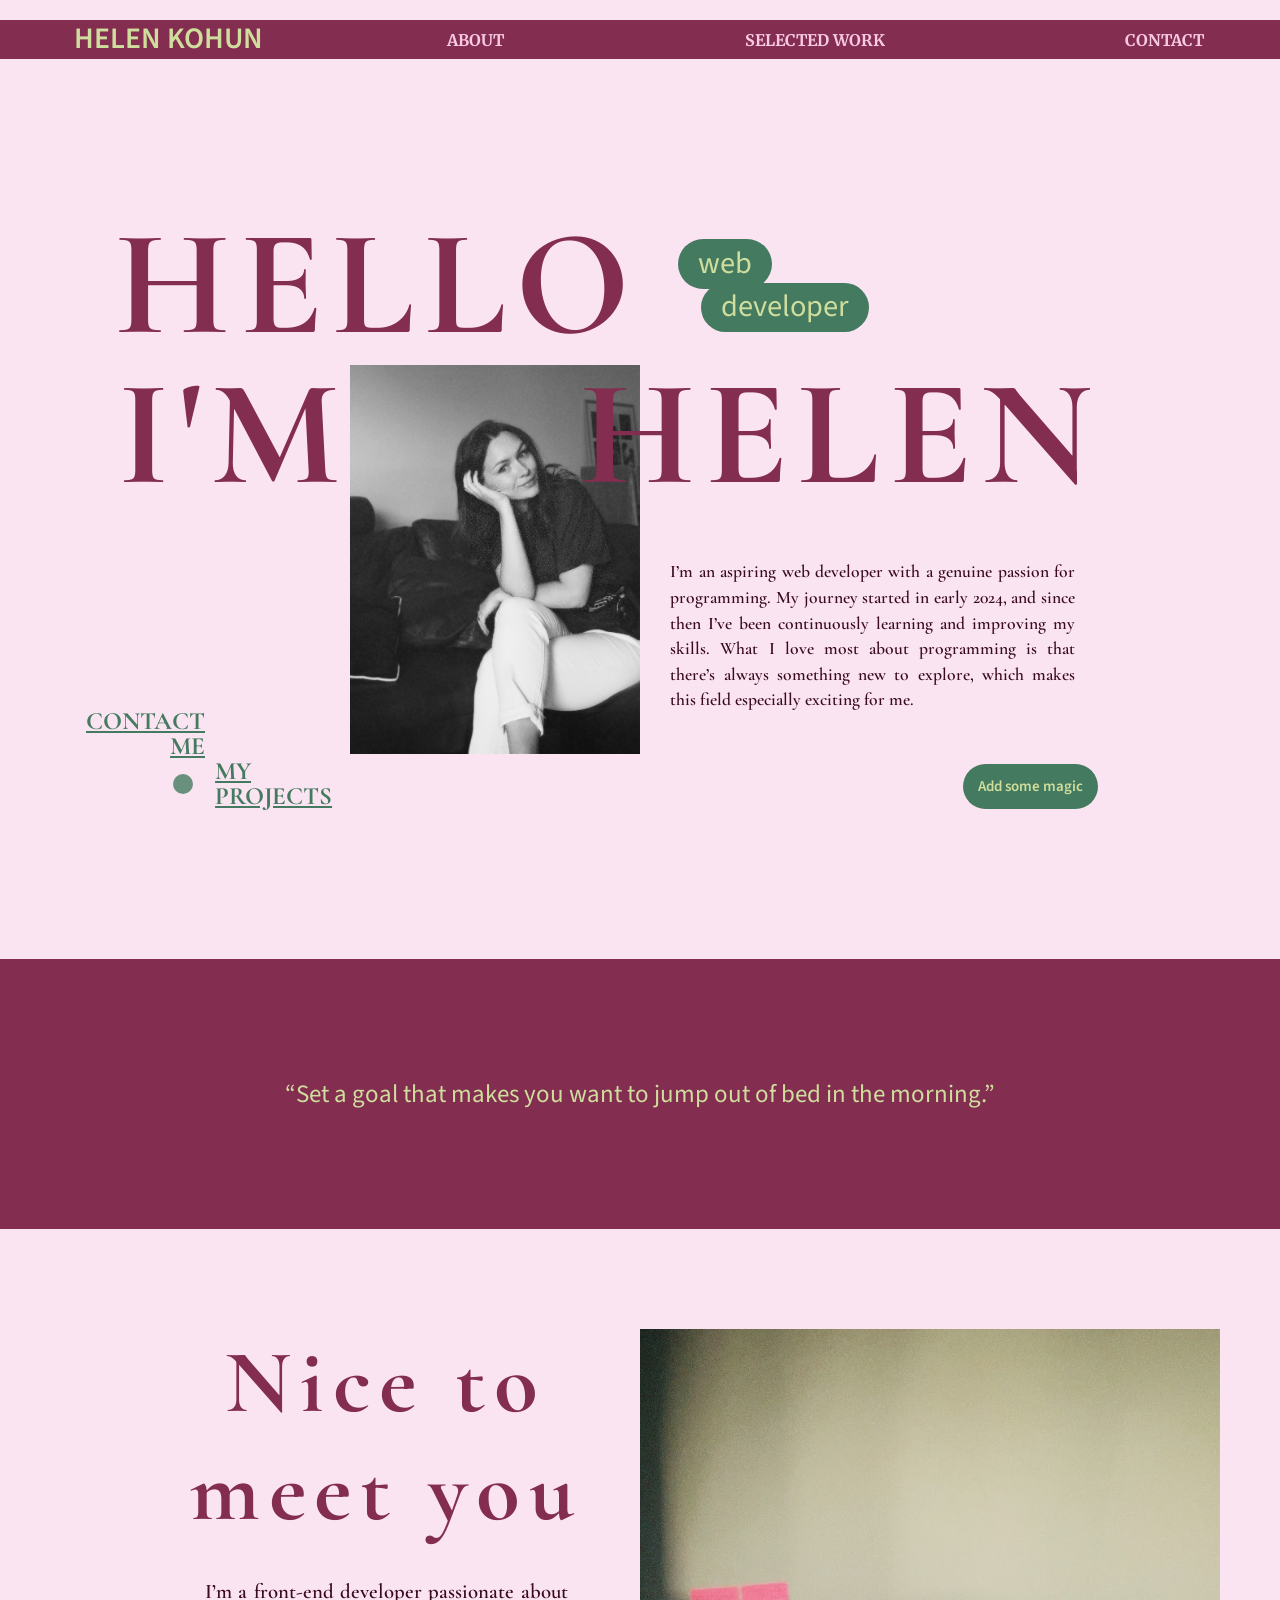
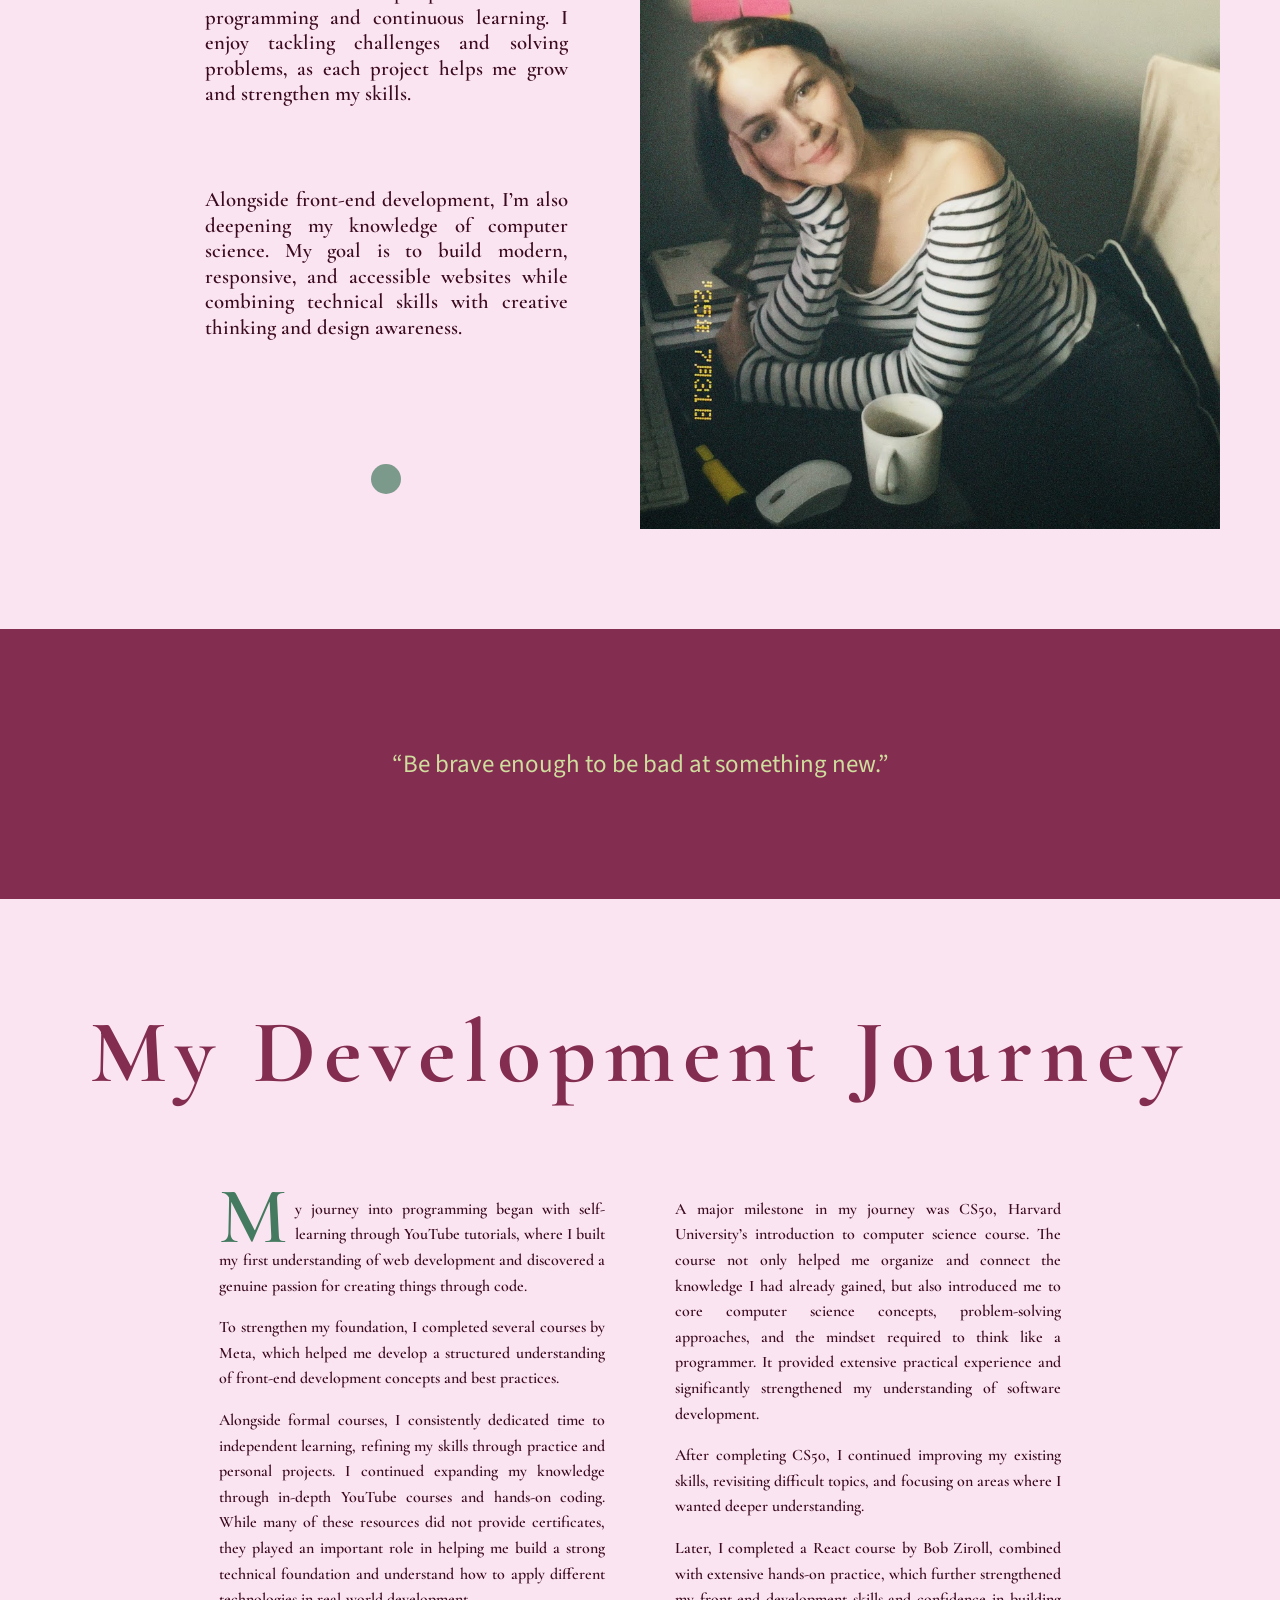
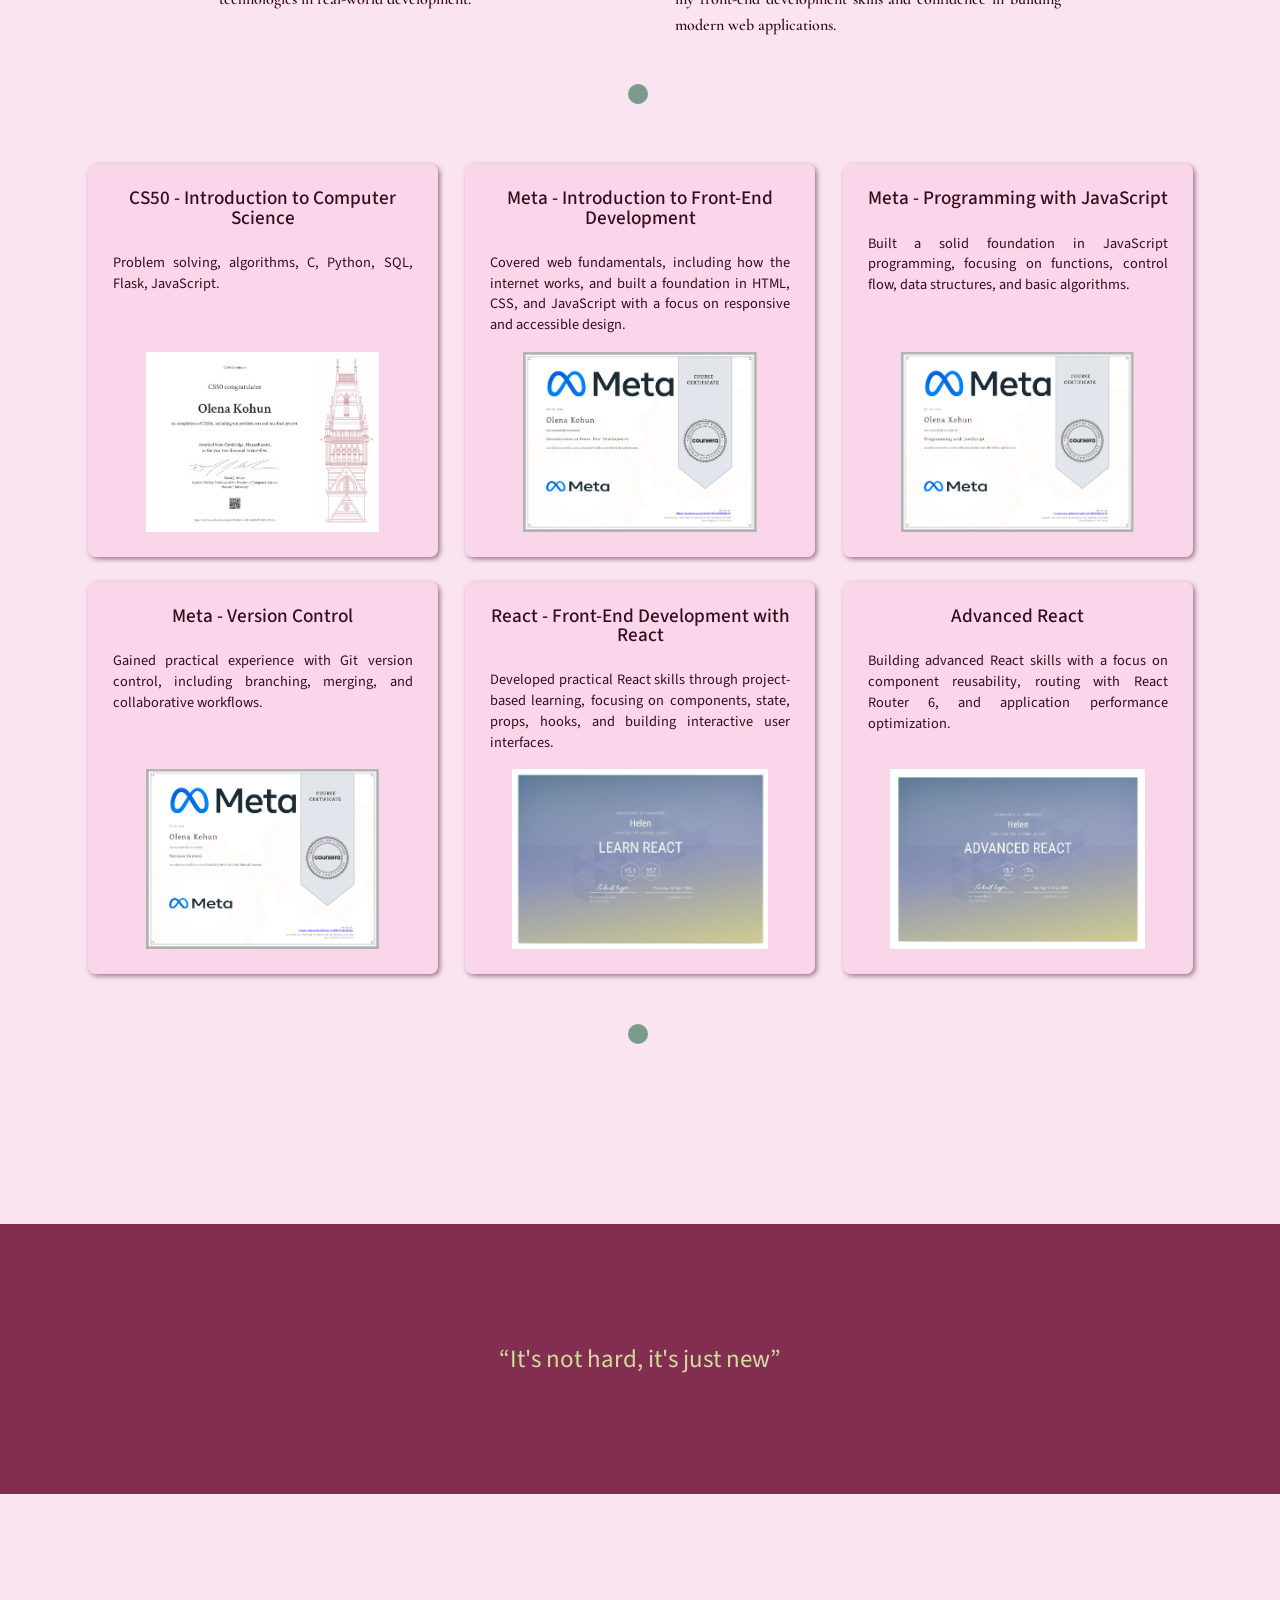
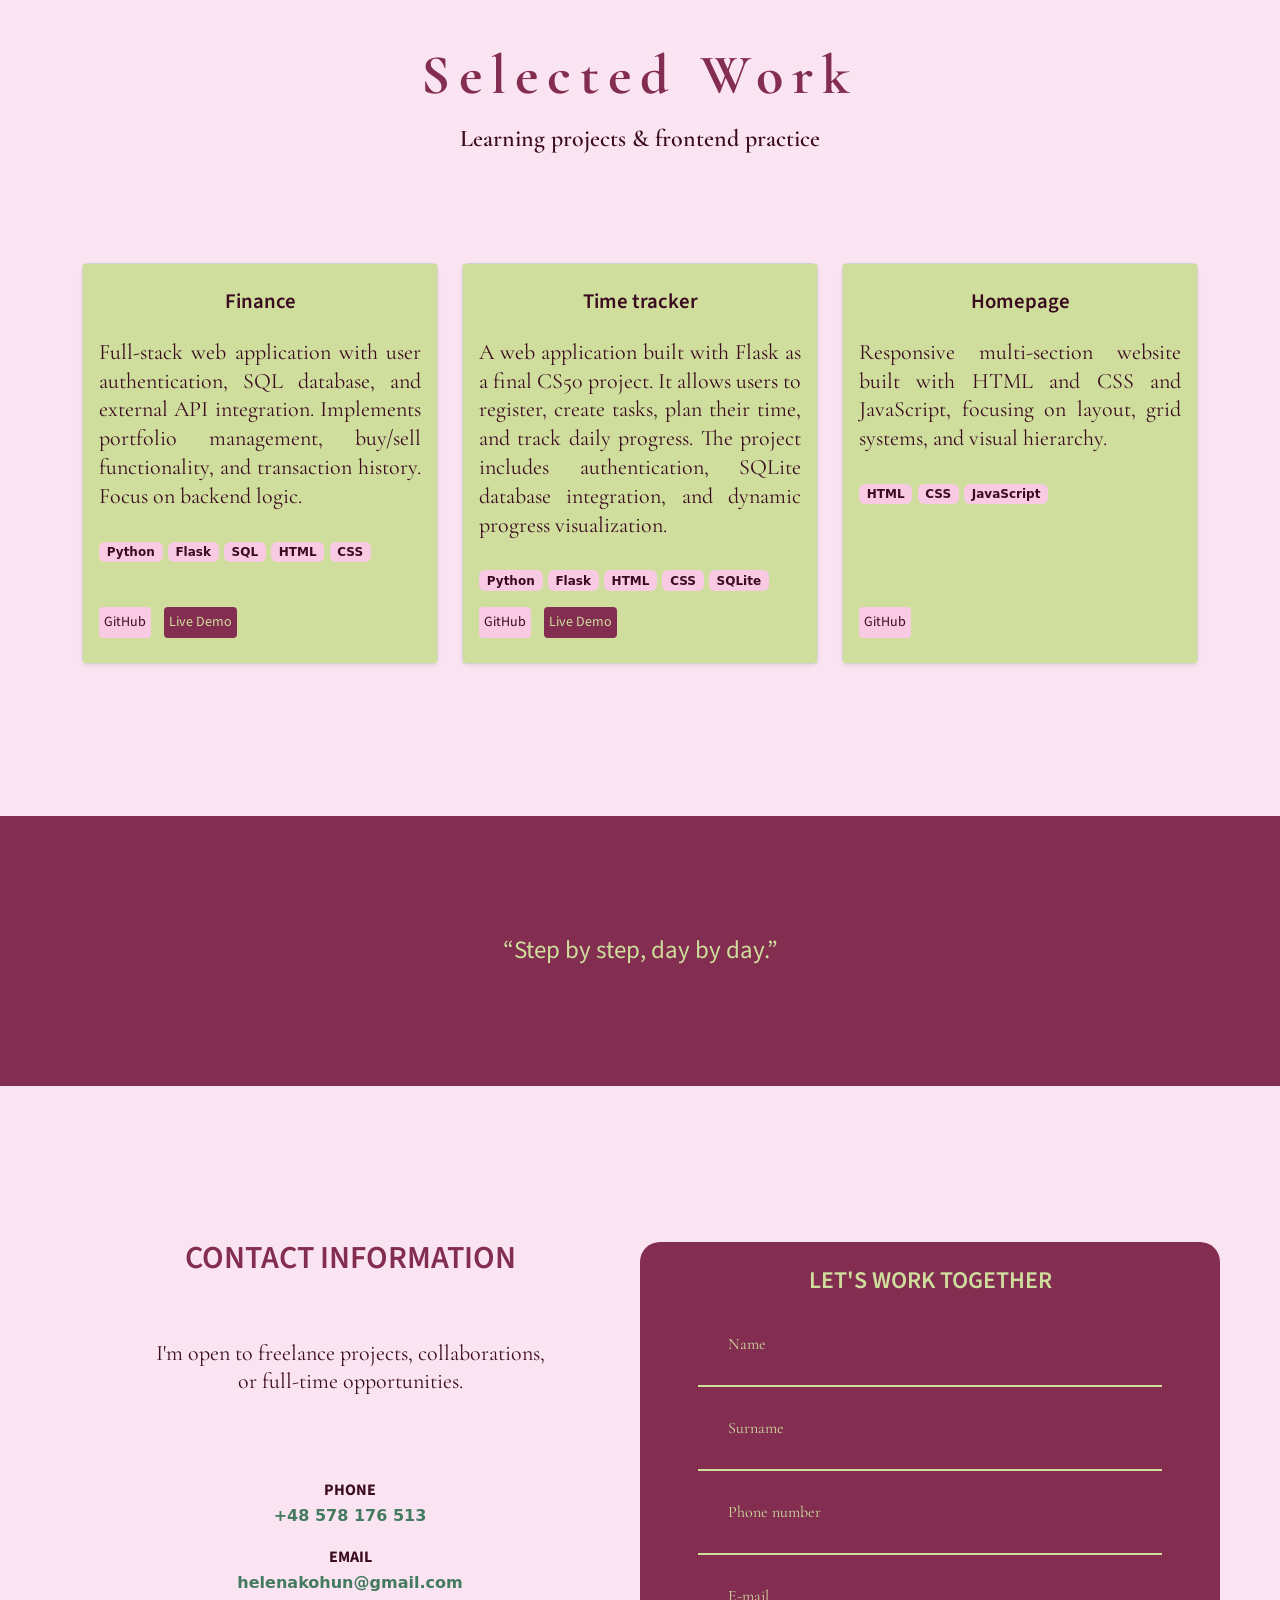
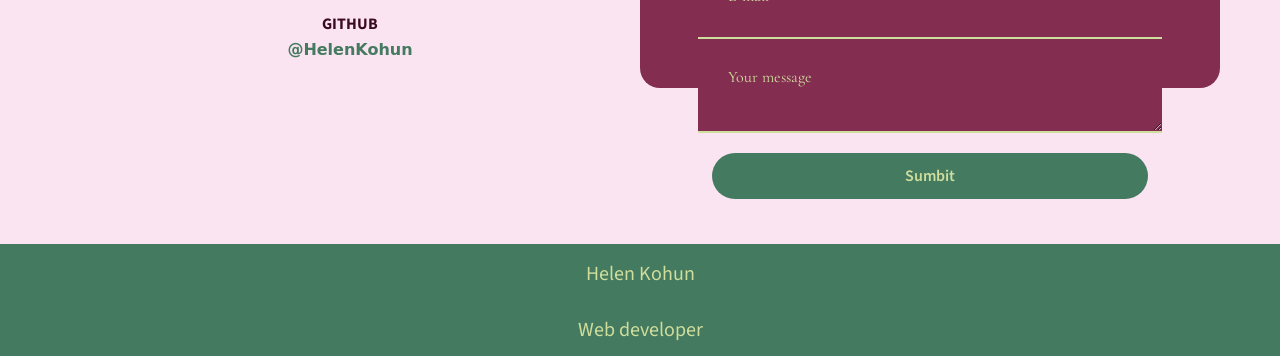
==== commit b2b796f8: "Add the certificate" ====
--- a/index.html
+++ b/index.html
@@ -273,23 +273,22 @@
 
               <div class="path__certificate-container">
                 <div class="path__certificate-text">
-                  <h3>Advanced React - In Progress</h3>
+                  <h3>Advanced React</h3>
                   <p>
                     Building advanced React skills with a focus on component
                     reusability, routing with React Router 6, and application
                     performance optimization.
                   </p>
                 </div>
-                <!-- Loader -->
-                <div class="loader">
-                  <span class="loader-text">loading</span>
-                  <span class="load"></span>
-                </div>
-                <!-- <div class="path__certificate-image react-advanced"> -->
-                <!-- <a href="#" target="_blank">
-                    <img src="#" alt="" />
-                  </a> -->
-                <!-- </div> -->
+
+                <div class="path__certificate-image react-advanced">
+                  <a
+                    href="/certificates/Tutorial_ Learn Advanced React – A 13-hour interactive course lead by Bob Ziroll.pdf"
+                    target="_blank"
+                  >
+                    <img src="/images/certificates/React_Advanced.png" alt="" />
+                  </a>
+                </div>
               </div>
             </div>
             <div class="path__decor-cicle2"></div>
--- a/styles.css
+++ b/styles.css
@@ -1106,130 +1106,6 @@
   padding-top: 20px;
 }
 
-/* Progress bar */
-
-/* From Uiverse.io by alexruix */
-.loader {
-  width: 200px;
-  height: 50px;
-  position: relative;
-  margin: 0 auto;
-}
-
-.loader-text {
-  position: absolute;
-  top: 0;
-  padding: 0;
-  margin: 0;
-  color: var(--bg-header);
-  animation: text_713 3.5s ease both infinite;
-  font-size: 0.8rem;
-  letter-spacing: 1px;
-}
-
-.load {
-  background-color: var(--text-main);
-  border-radius: 50px;
-  display: block;
-  height: 16px;
-  width: 16px;
-  bottom: 0;
-  position: absolute;
-  transform: translateX(64px);
-  animation: loading_713 3.5s ease both infinite;
-}
-
-.load::before {
-  position: absolute;
-  content: "";
-  width: 100%;
-  height: 100%;
-  background-color: var(--bg-header-nav);
-  border-radius: inherit;
-  animation: loading2_713 3.5s ease both infinite;
-}
-
-@keyframes text_713 {
-  0% {
-    letter-spacing: 1px;
-    transform: translateX(0px);
-  }
-
-  40% {
-    letter-spacing: 2px;
-    transform: translateX(26px);
-  }
-
-  80% {
-    letter-spacing: 1px;
-    transform: translateX(32px);
-  }
-
-  90% {
-    letter-spacing: 2px;
-    transform: translateX(0px);
-  }
-
-  100% {
-    letter-spacing: 1px;
-    transform: translateX(0px);
-  }
-}
-
-@keyframes loading_713 {
-  0% {
-    width: 16px;
-    transform: translateX(0px);
-  }
-
-  40% {
-    width: 100%;
-    transform: translateX(0px);
-  }
-
-  80% {
-    width: 16px;
-    transform: translateX(64px);
-  }
-
-  90% {
-    width: 100%;
-    transform: translateX(0px);
-  }
-
-  100% {
-    width: 16px;
-    transform: translateX(0px);
-  }
-}
-
-@keyframes loading2_713 {
-  0% {
-    transform: translateX(0px);
-    width: 16px;
-  }
-
-  40% {
-    transform: translateX(0%);
-    width: 80%;
-  }
-
-  80% {
-    width: 100%;
-    transform: translateX(0px);
-  }
-
-  90% {
-    width: 80%;
-    transform: translateX(15px);
-  }
-
-  100% {
-    transform: translateX(0px);
-    width: 16px;
-  }
-}
-
 .dark-theme {
   /*Background*/
   --bg-main: #1b1418;
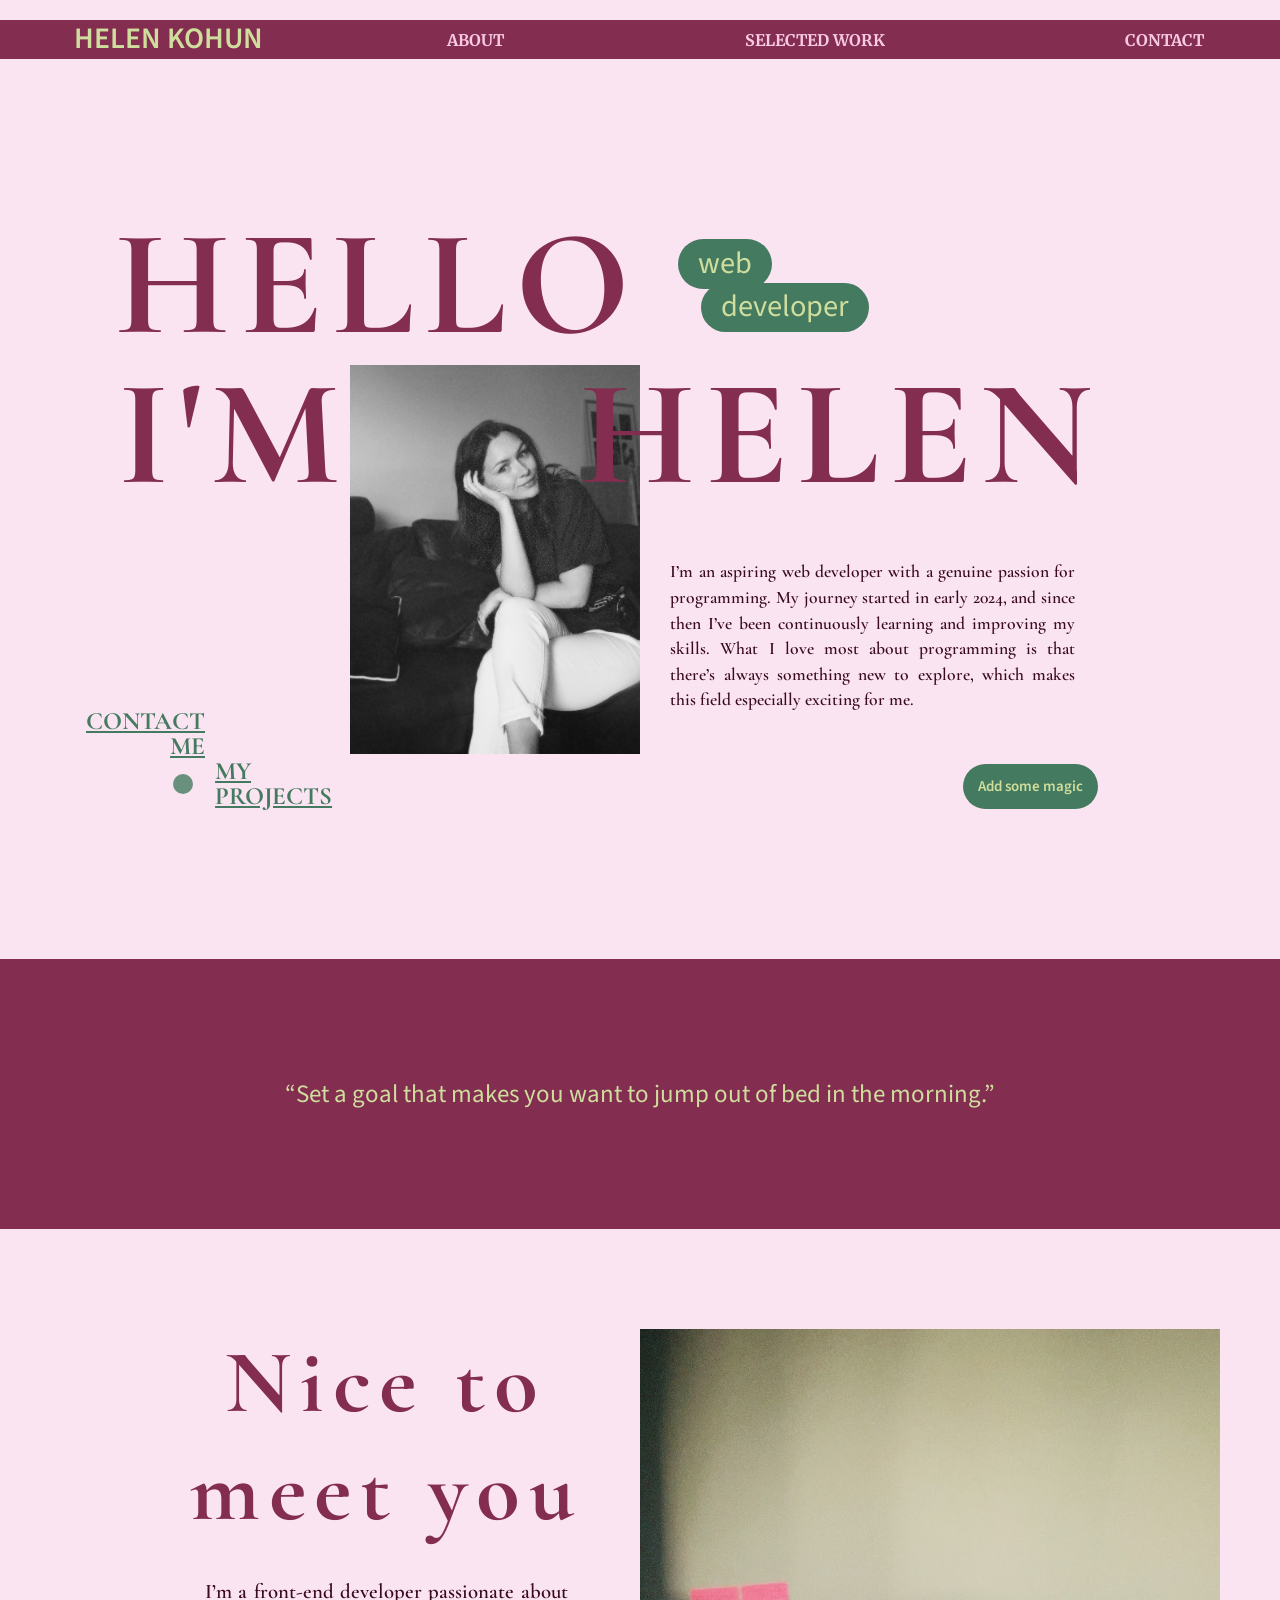
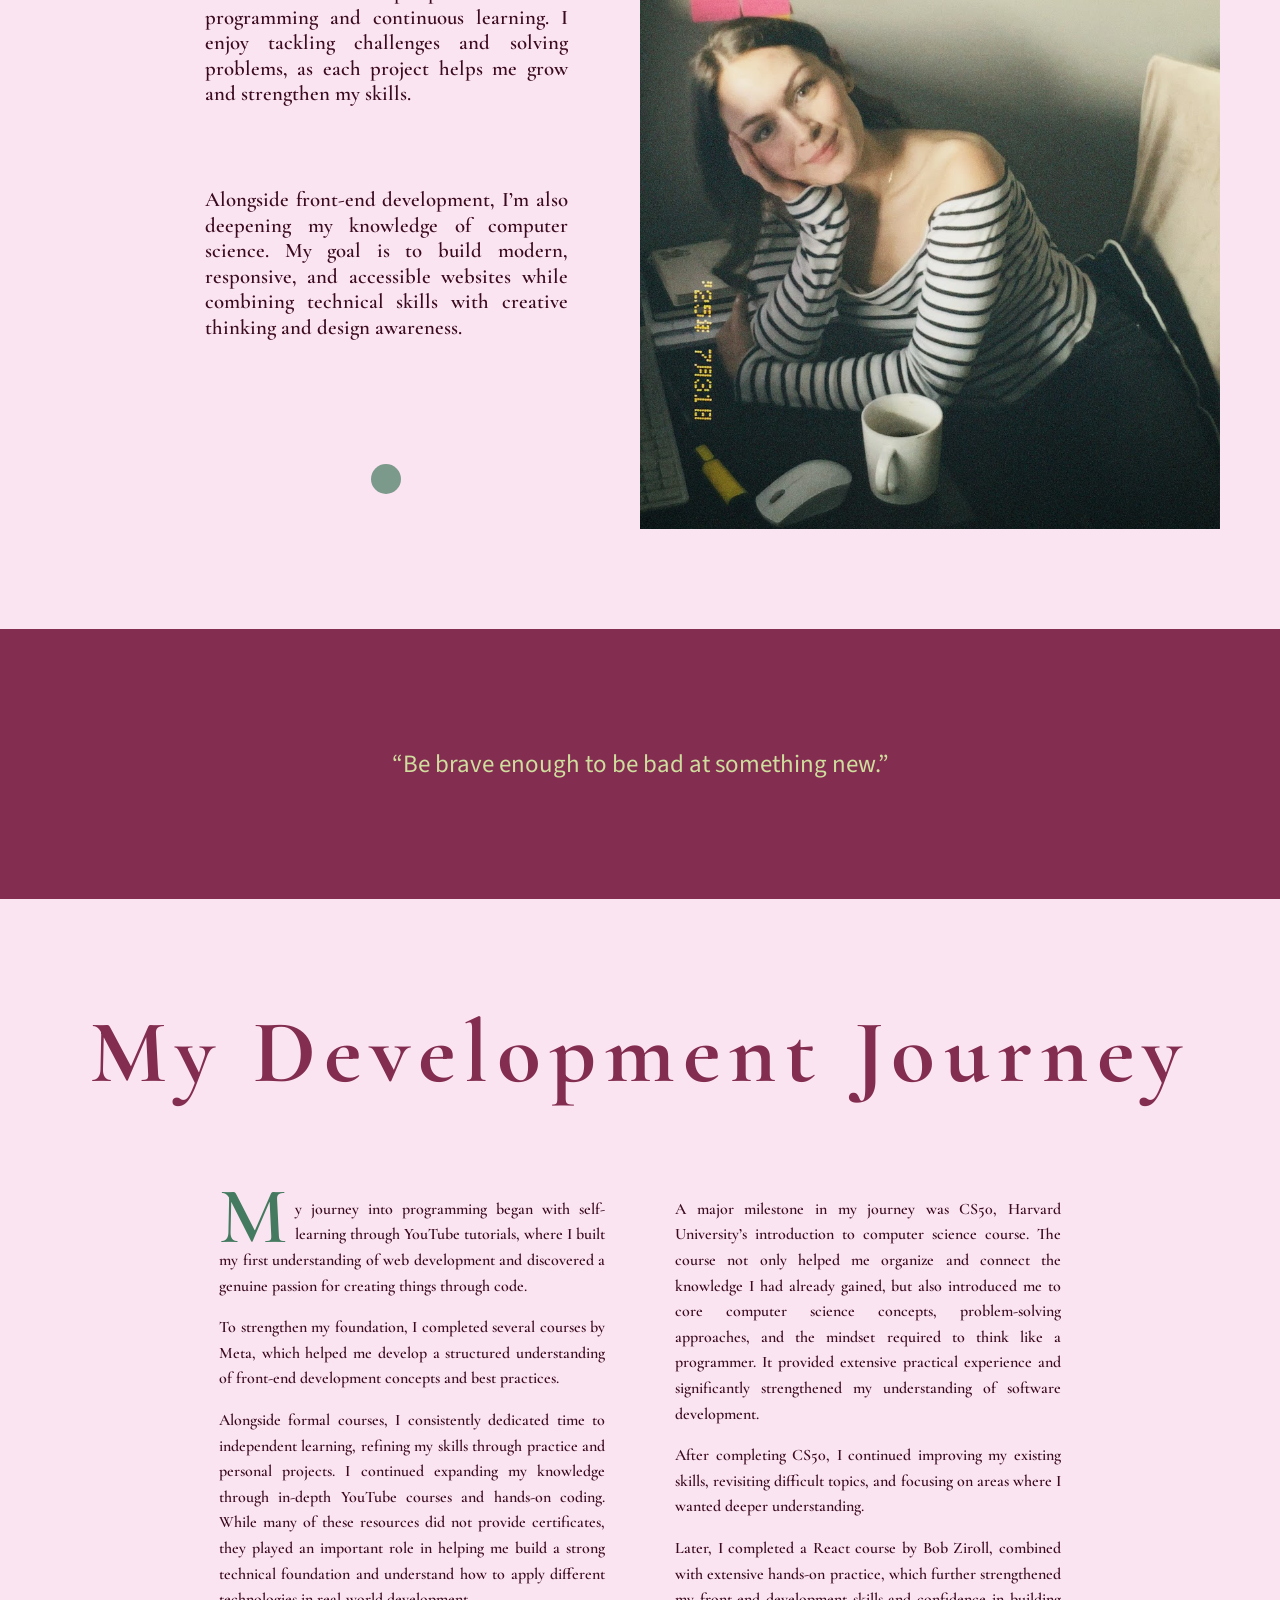
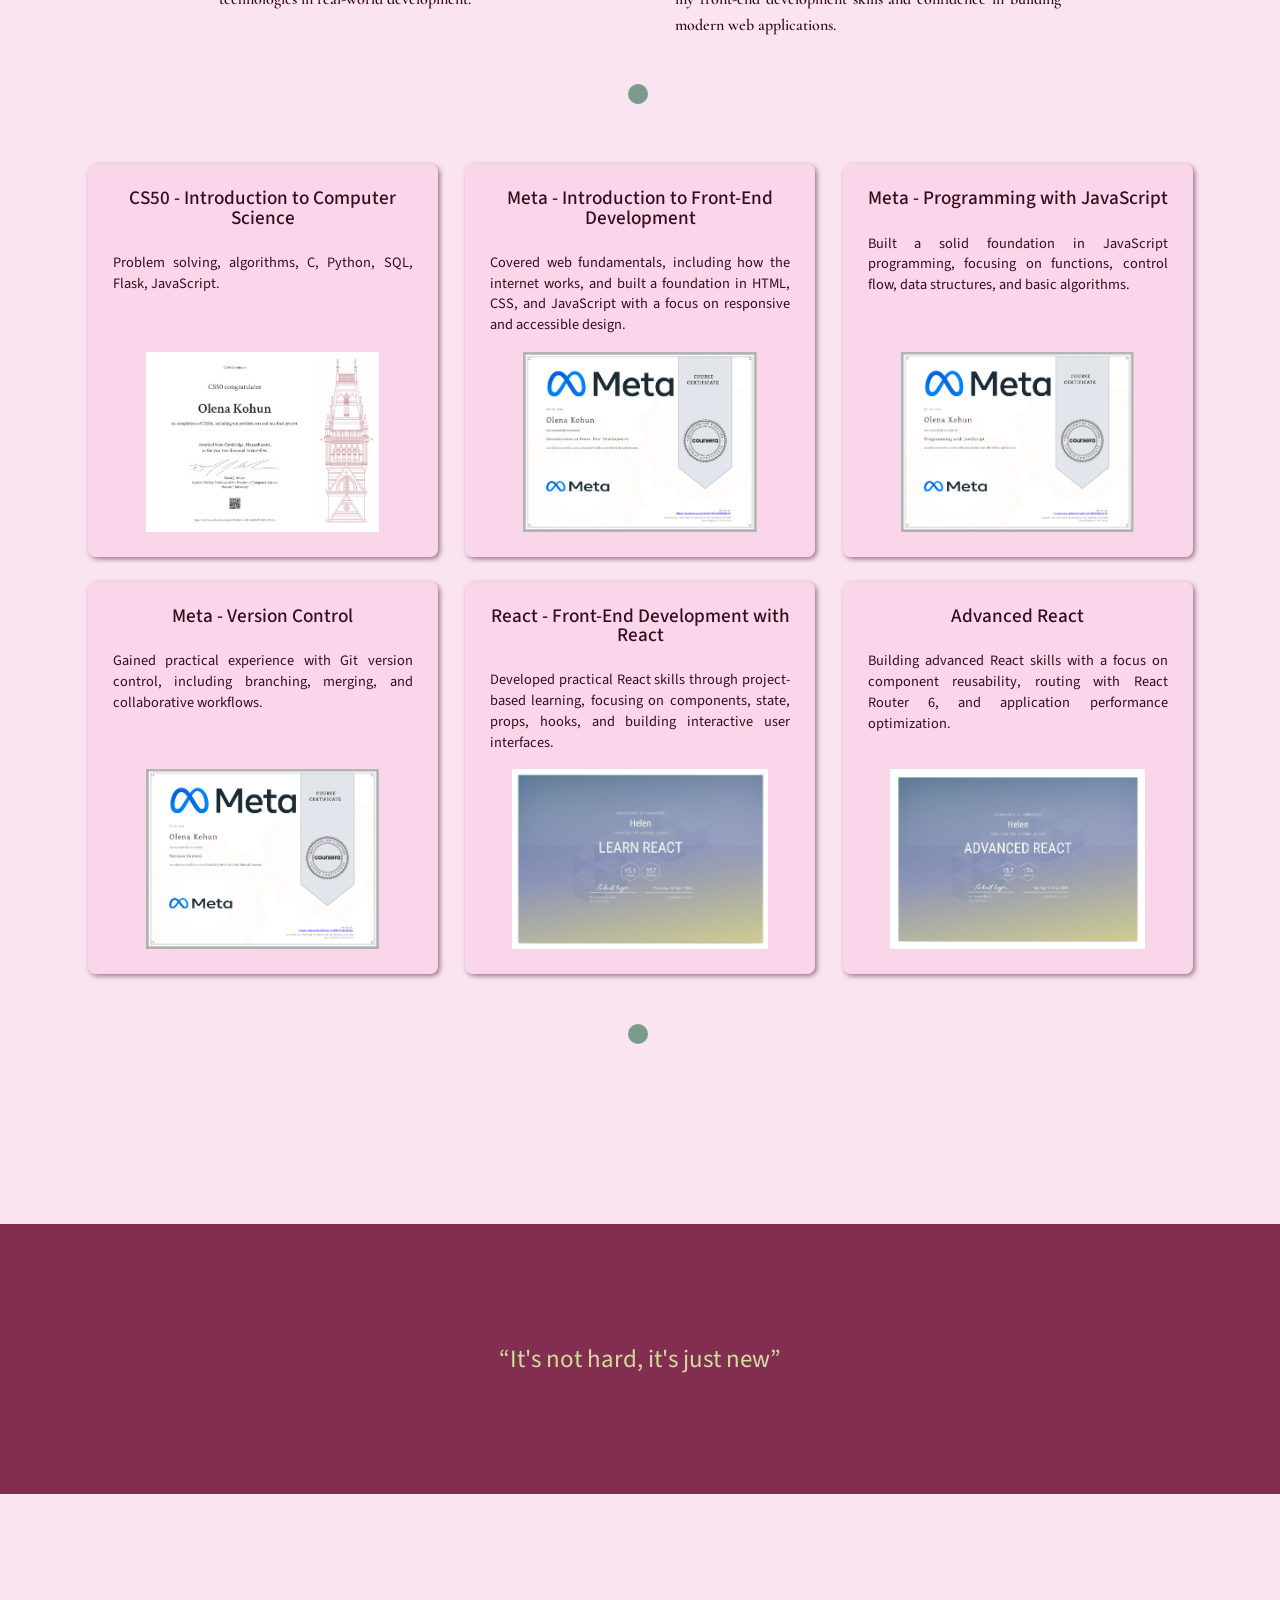
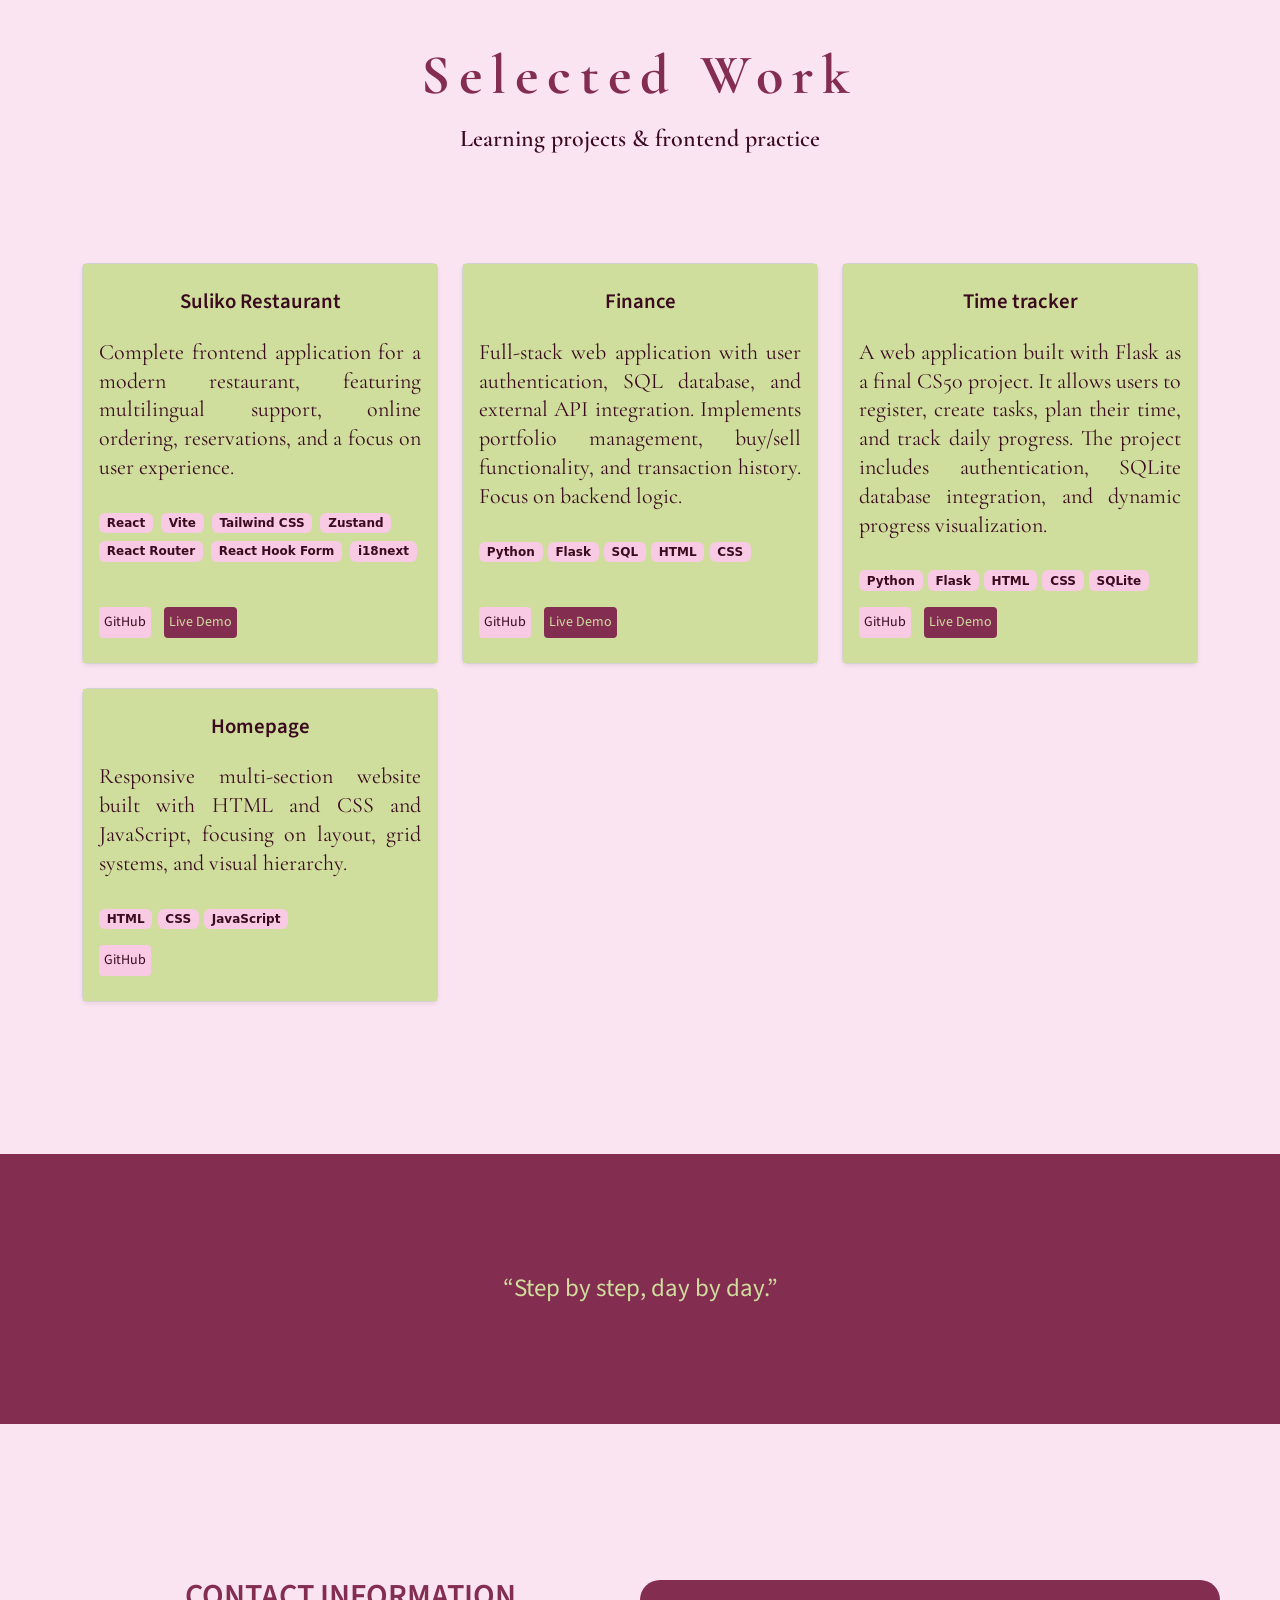
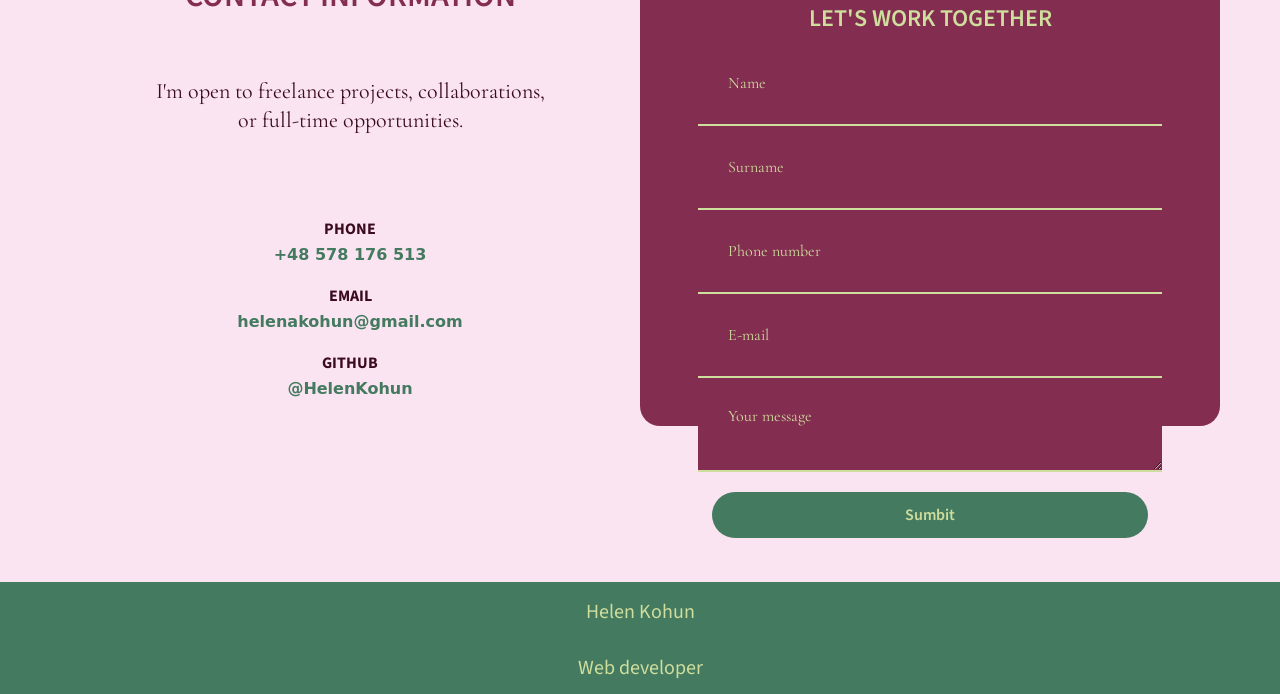
==== commit 07ce3e51: "Add new project" ====
--- a/index.html
+++ b/index.html
@@ -313,6 +313,40 @@
           <div class="col-md-6 col-lg-4">
             <div class="card h-100 shadow-sm">
               <div class="works__card card-body d-flex flex-column">
+                <h5 class="card-title">Suliko Restaurant</h5>
+                <p class="card-text">
+                  Complete frontend application for a modern restaurant,
+                  featuring multilingual support, online ordering, reservations,
+                  and a focus on user experience.
+                </p>
+                <div class="d-flex flex-wrap gap-2 mb-3">
+                  <span class="works__badge badge">React</span>
+                  <span class="works__badge badge">Vite</span>
+                  <span class="works__badge badge">Tailwind CSS</span>
+                  <span class="works__badge badge">Zustand</span>
+                  <span class="works__badge badge">React Router</span>
+                  <span class="works__badge badge">React Hook Form</span>
+                  <span class="works__badge badge">i18next</span>
+                </div>
+                <div class="mt-auto">
+                  <a
+                    href="https://github.com/HelenKohun/suliko-restaurant"
+                    target="_blank"
+                    class="works__btn btn btn-outline-dark btn-sm"
+                    >GitHub</a
+                  >
+                  <a
+                    href="https://suliko-restaurant.netlify.app/"
+                    class="works__btn-d btn btn-dark btn-sm ms-2"
+                    >Live Demo</a
+                  >
+                </div>
+              </div>
+            </div>
+          </div>
+          <div class="col-md-6 col-lg-4">
+            <div class="card h-100 shadow-sm">
+              <div class="works__card card-body d-flex flex-column">
                 <h5 class="card-title">Finance</h5>
                 <p class="card-text">
                   Full-stack web application with user authentication, SQL
@@ -343,31 +377,7 @@
               </div>
             </div>
           </div>
-          <!-- <div class="col-md-6 col-lg-4">
-            <div class="card h-100 shadow-sm">
-              <div class="works__card card-body d-flex flex-column">
-                <h5 class="card-title">CS50 DNA</h5>
-                <p class="card-text">
-                  Python-based web application for analyzing DNA sequences.
-                  Focus on data handling, algorithms, and clean UI.
-                </p>
-                <div class="mb-3">
-                  <span class="works__badge badge">Python</span>
-                  <span class="works__badge badge">Flask</span>
-                  <span class="works__badge badge">HTML</span>
-                  <span class="works__badge badge">CSS</span>
-                </div>
-                <div class="mt-auto">
-                  <a href="https://github.com/HelenKohun" target="_blank" class="works__btn btn btn-outline-dark btn-sm"
-                    >GitHub</a
-                  >
-                  <a href="#" class="works__btn-d btn btn-dark btn-sm ms-2"
-                    >Live Demo</a
-                  >
-                </div>
-              </div>
-            </div>
-          </div> -->
+
           <div class="col-md-6 col-lg-4">
             <div class="card h-100 shadow-sm">
               <div class="works__card card-body d-flex flex-column">
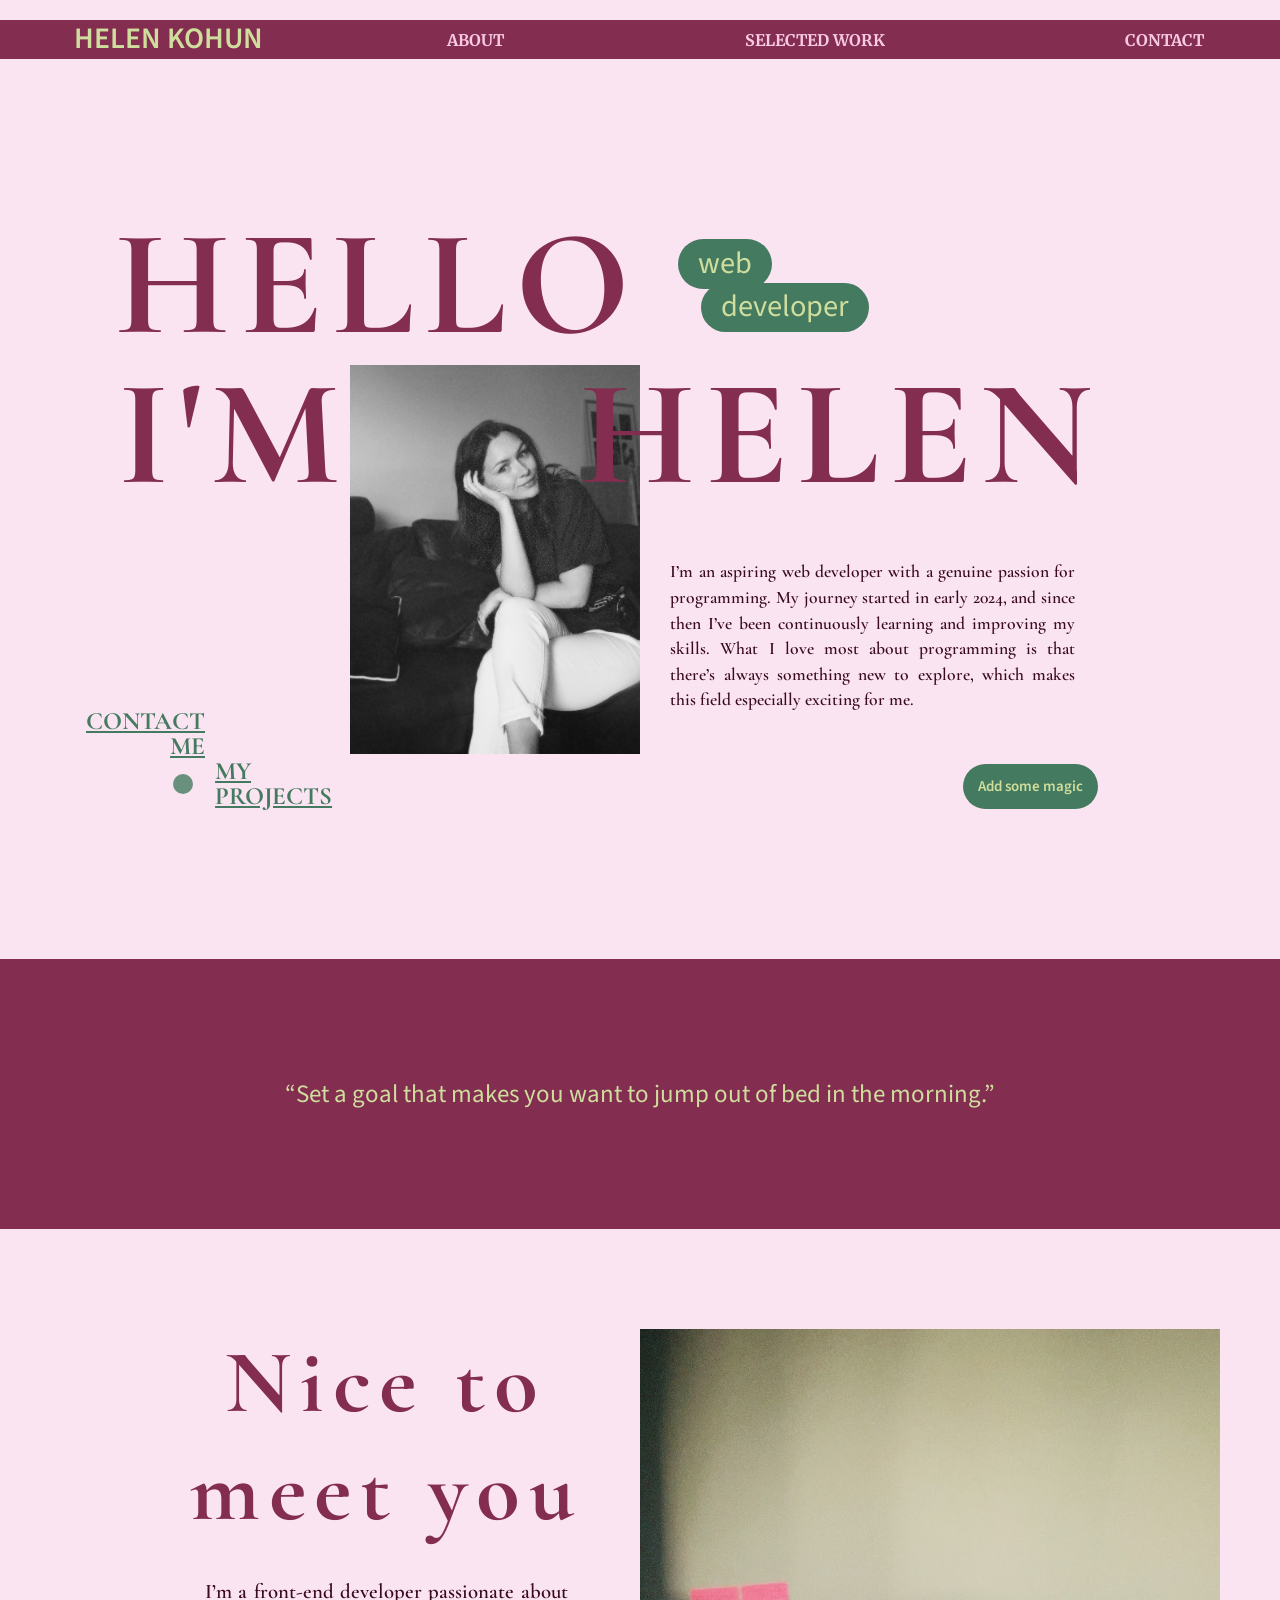
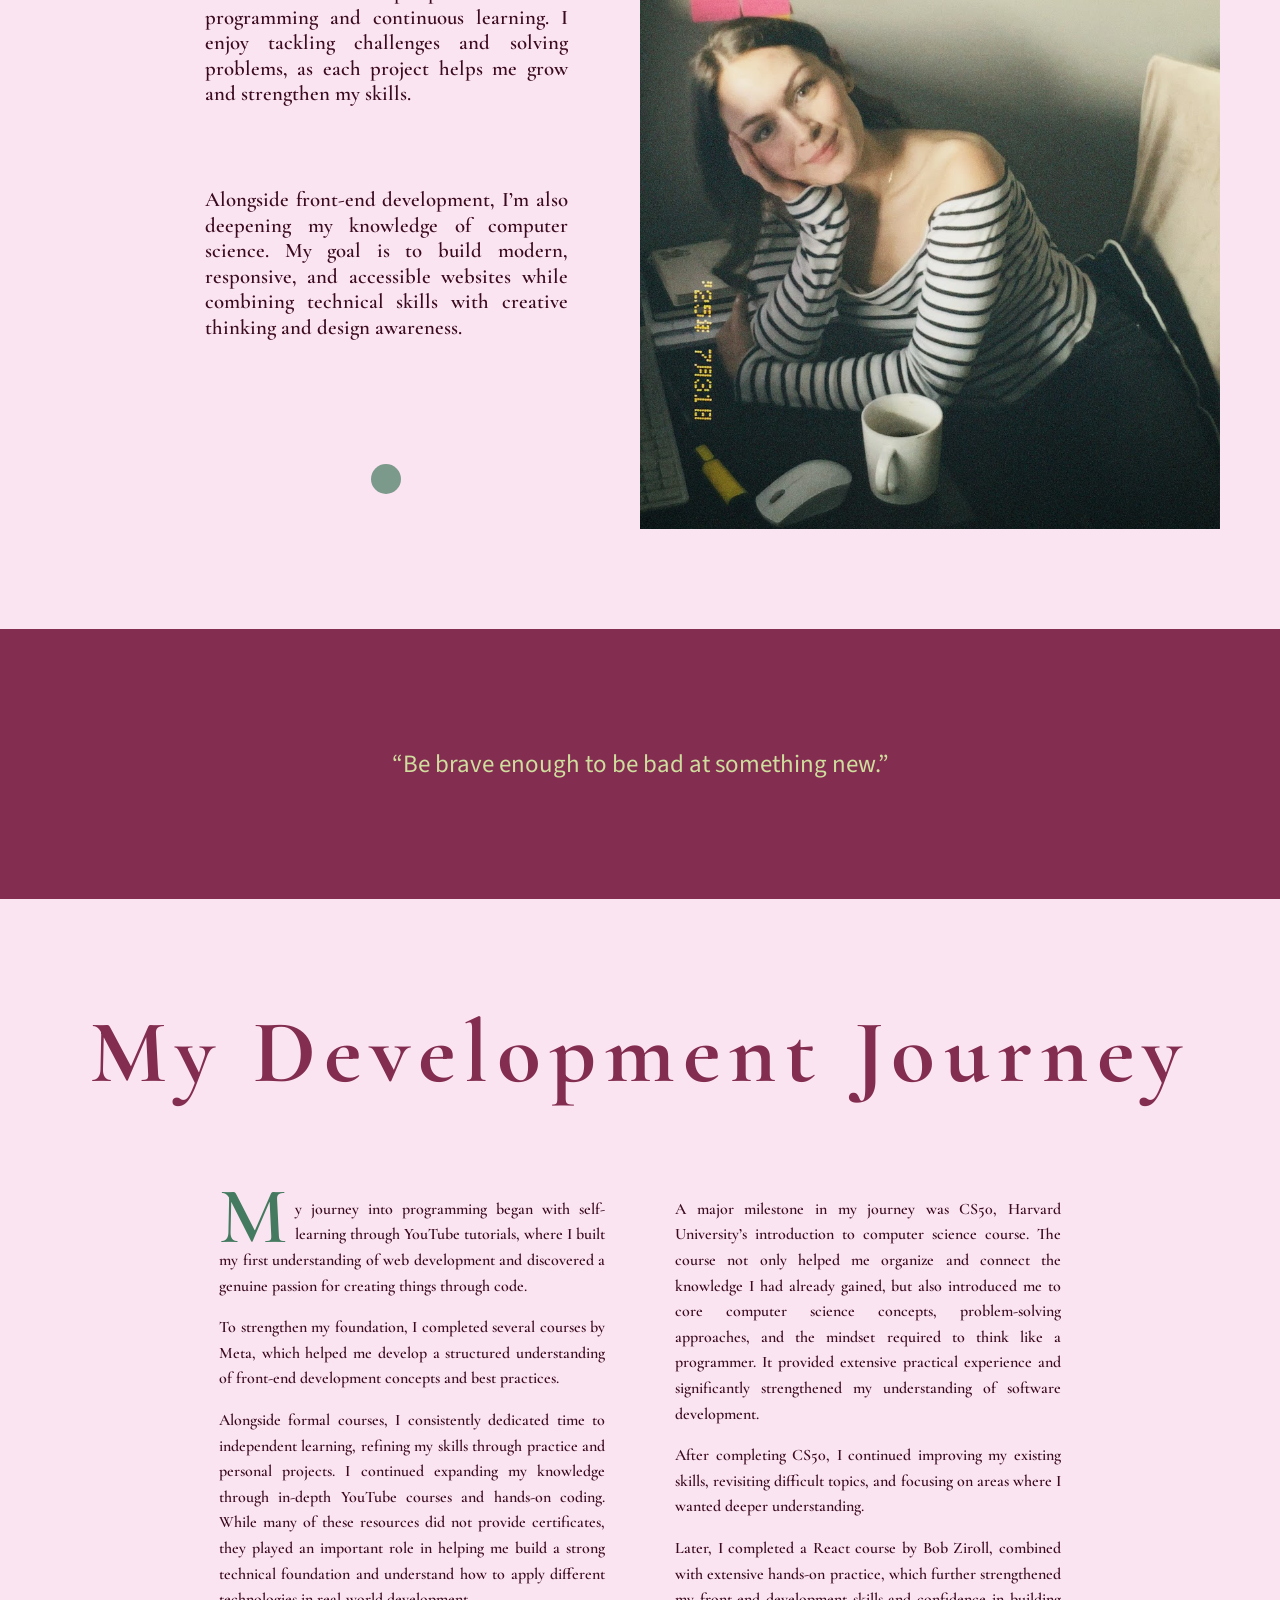
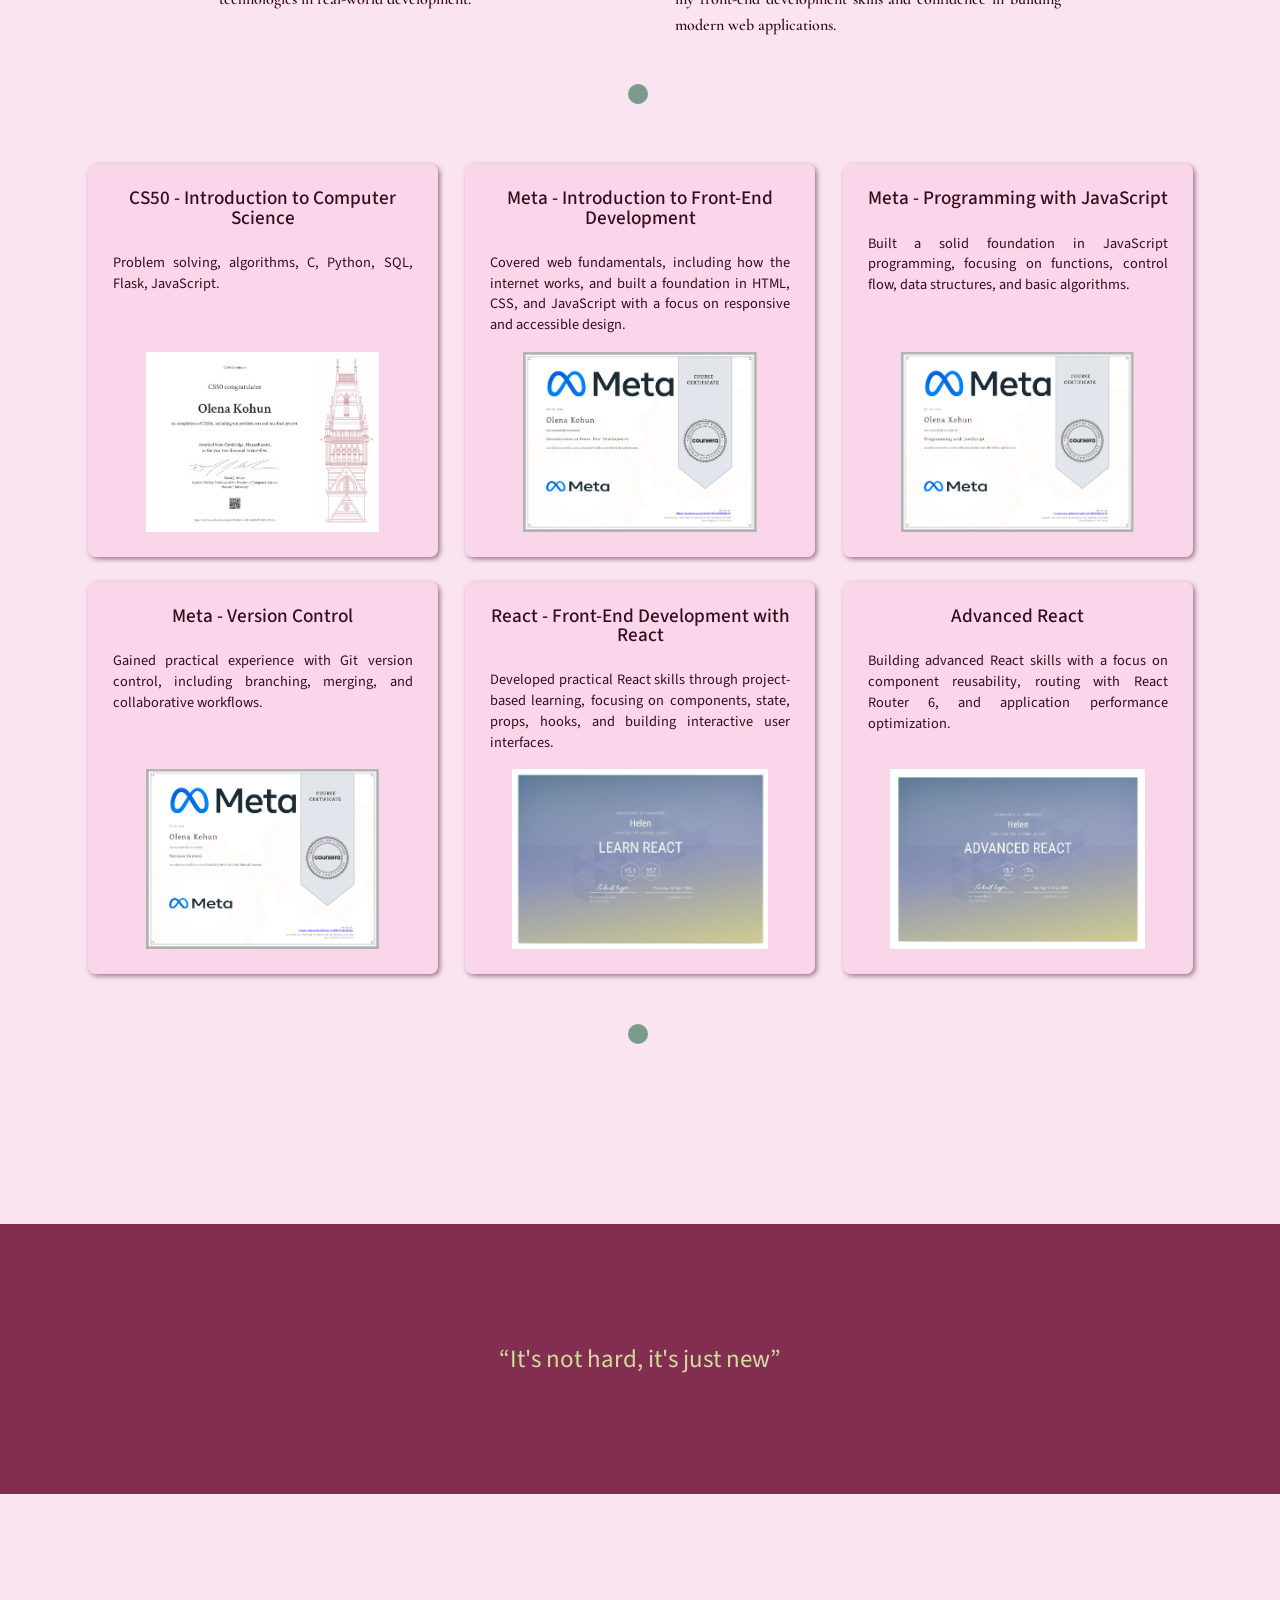
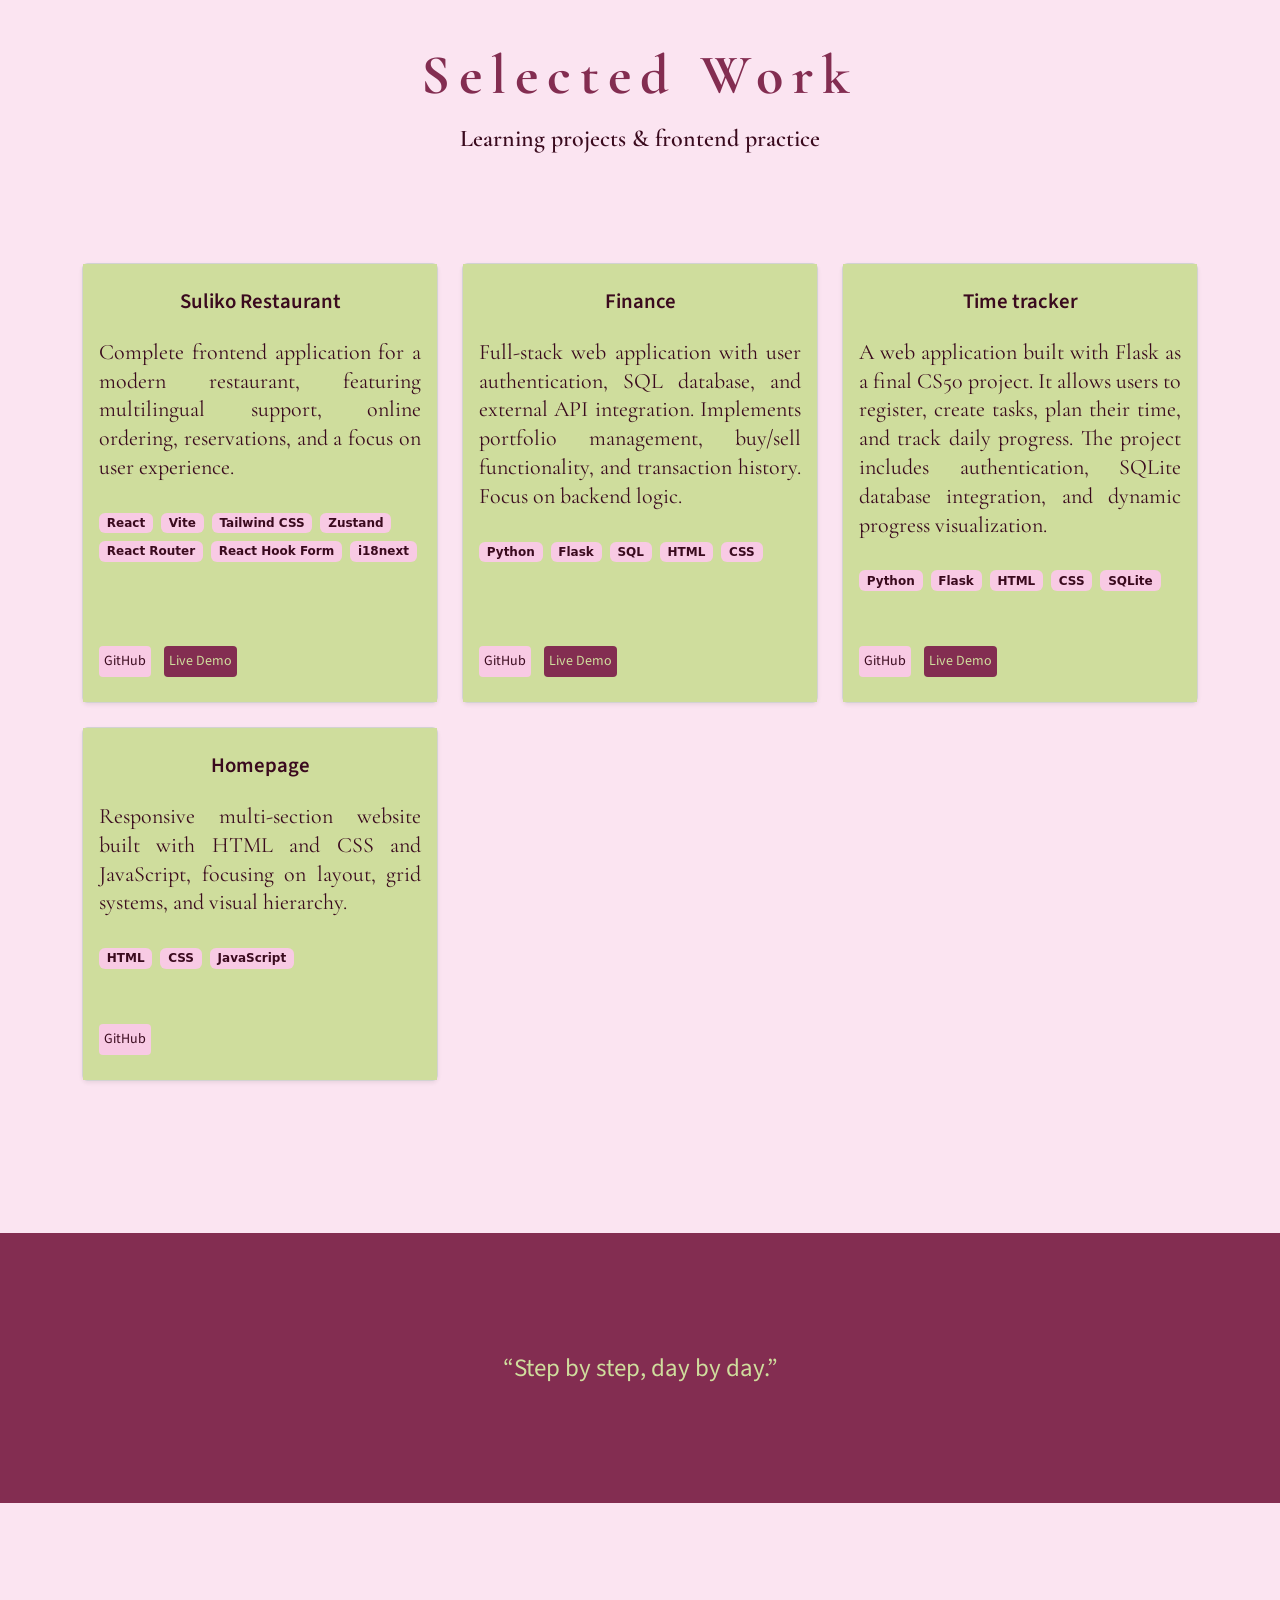
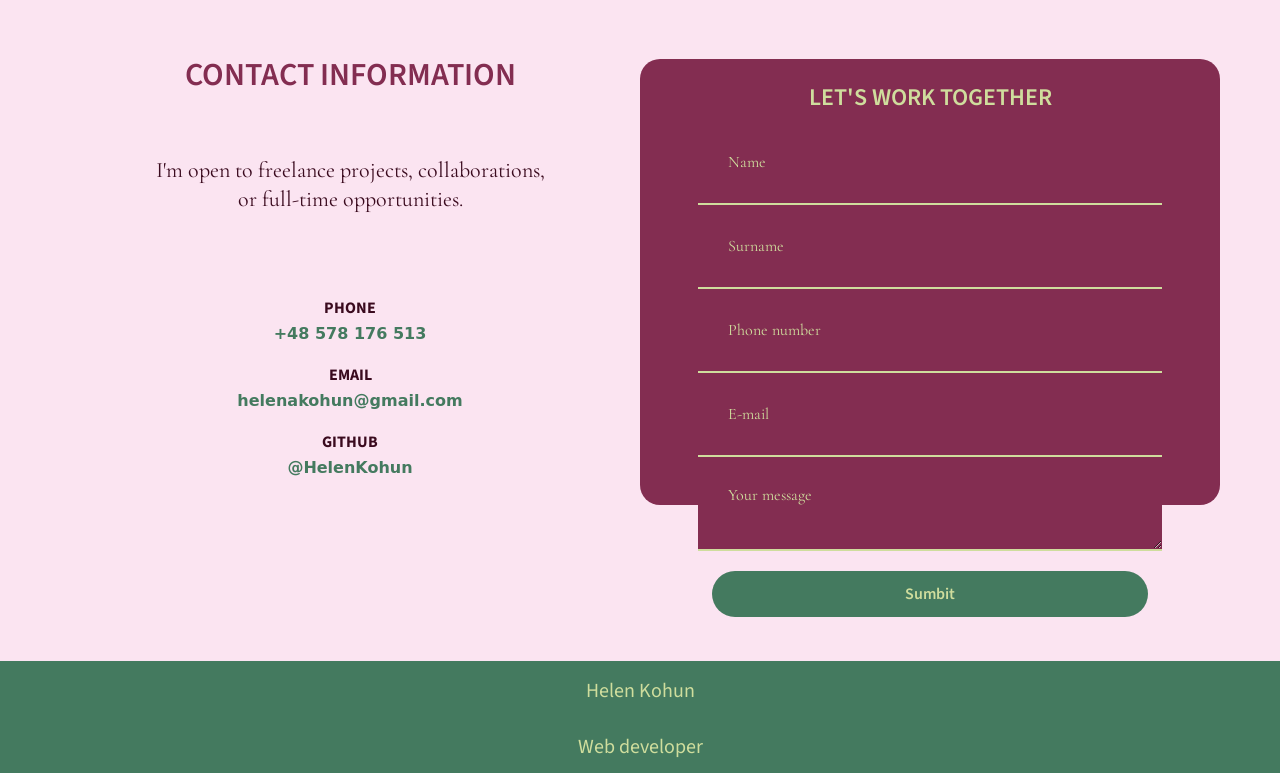
==== commit 8b4958f9: "fix style issues" ====
--- a/index.html
+++ b/index.html
@@ -319,7 +319,7 @@
                   featuring multilingual support, online ordering, reservations,
                   and a focus on user experience.
                 </p>
-                <div class="d-flex flex-wrap gap-2 mb-3">
+                <div class="works__stack d-flex flex-wrap gap-2 mb-3">
                   <span class="works__badge badge">React</span>
                   <span class="works__badge badge">Vite</span>
                   <span class="works__badge badge">Tailwind CSS</span>
@@ -354,7 +354,7 @@
                   management, buy/sell functionality, and transaction history.
                   Focus on backend logic.
                 </p>
-                <div class="mb-3">
+                <div class="works__stack d-flex flex-wrap gap-2 mb-3">
                   <span class="works__badge badge">Python</span>
                   <span class="works__badge badge">Flask</span>
                   <span class="works__badge badge">SQL</span>
@@ -389,7 +389,7 @@
                   SQLite database integration, and dynamic progress
                   visualization.
                 </p>
-                <div class="mb-3">
+                <div class="works__stack d-flex flex-wrap gap-2 mb-3">
                   <span class="works__badge badge">Python</span>
                   <span class="works__badge badge">Flask</span>
                   <span class="works__badge badge">HTML</span>
@@ -423,7 +423,7 @@
                   hierarchy.
                 </p>
 
-                <div class="mb-3">
+                <div class="works__stack d-flex flex-wrap gap-2 mb-3">
                   <span class="works__badge badge">HTML</span>
                   <span class="works__badge badge">CSS</span>
                   <span class="works__badge badge">JavaScript</span>
--- a/styles.css
+++ b/styles.css
@@ -911,6 +911,12 @@
   color: #cfdd9d;
 }
 
+.works__stack {
+  min-height: 60px;
+  align-items: flex-start;
+  align-content: flex-start;
+}
+
 .works__btn-d {
   font-family: "Source Sans 3", sans-serif;
   border: none;
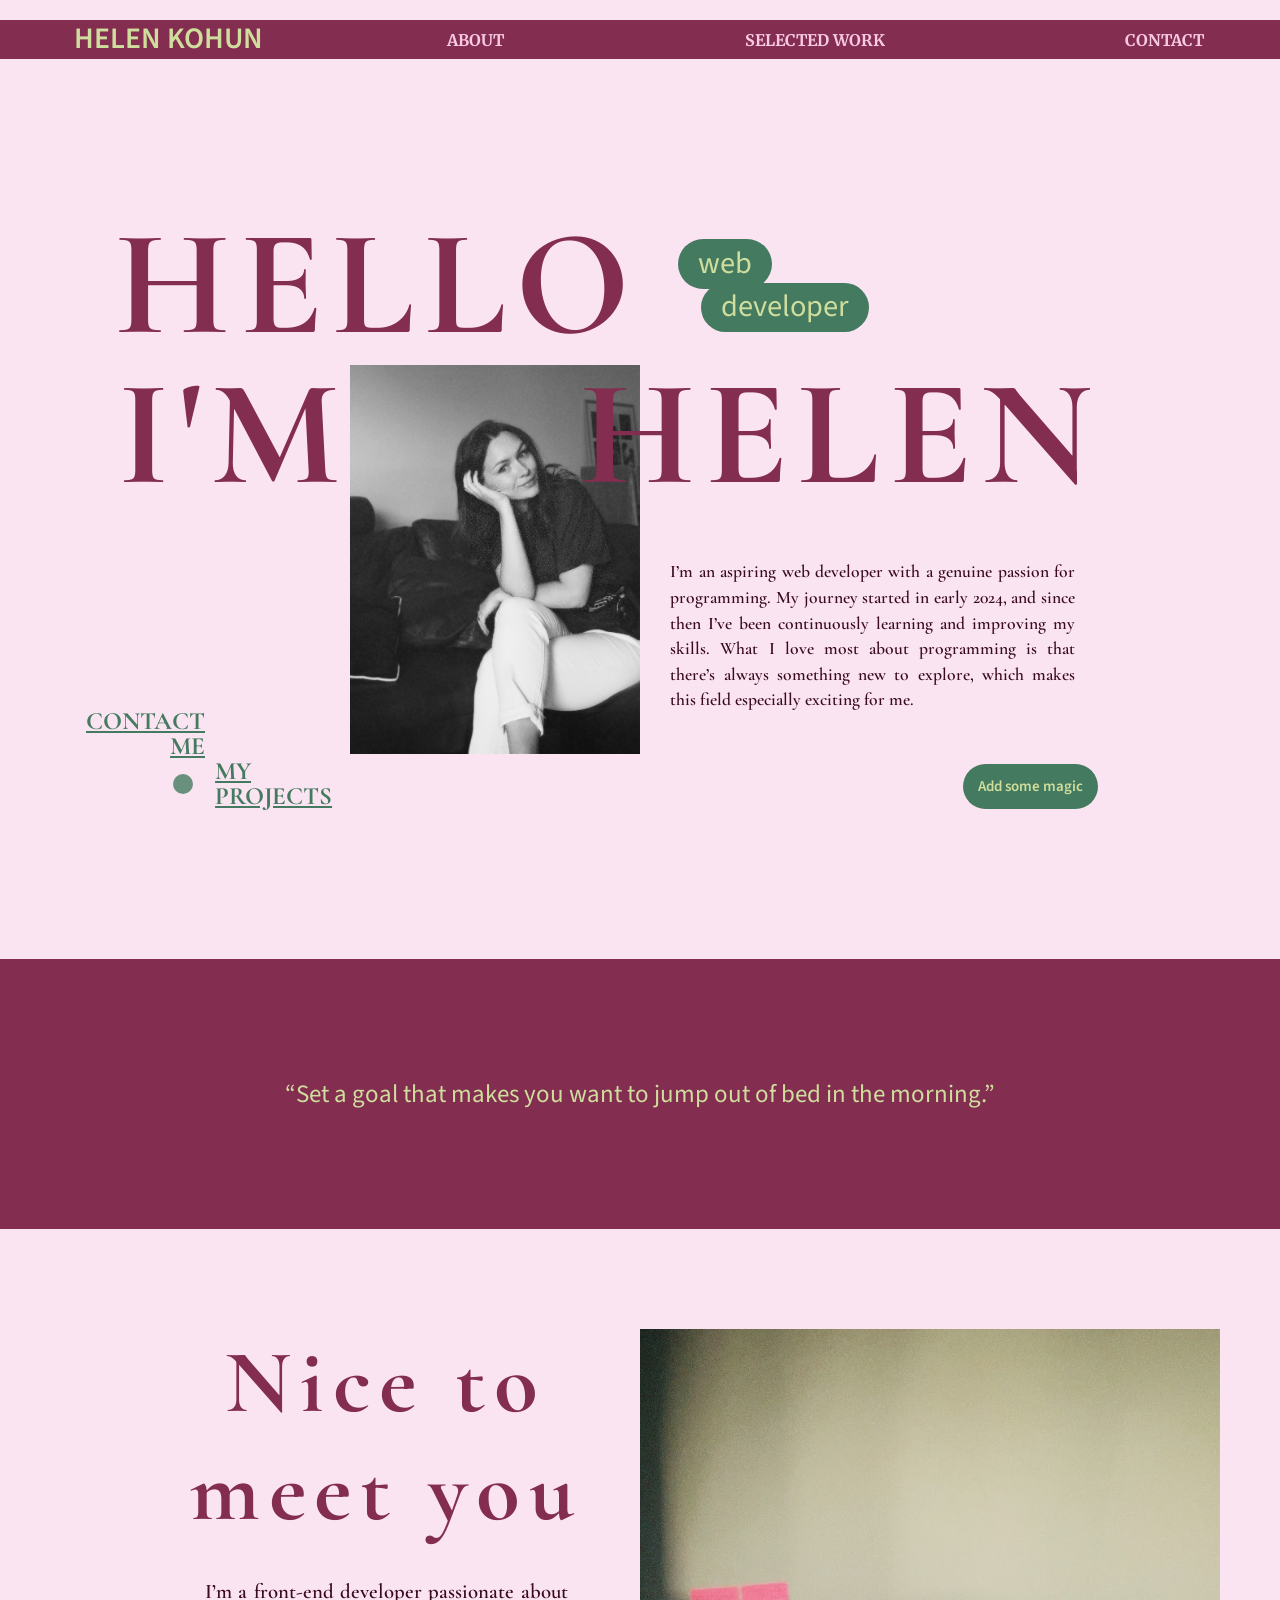
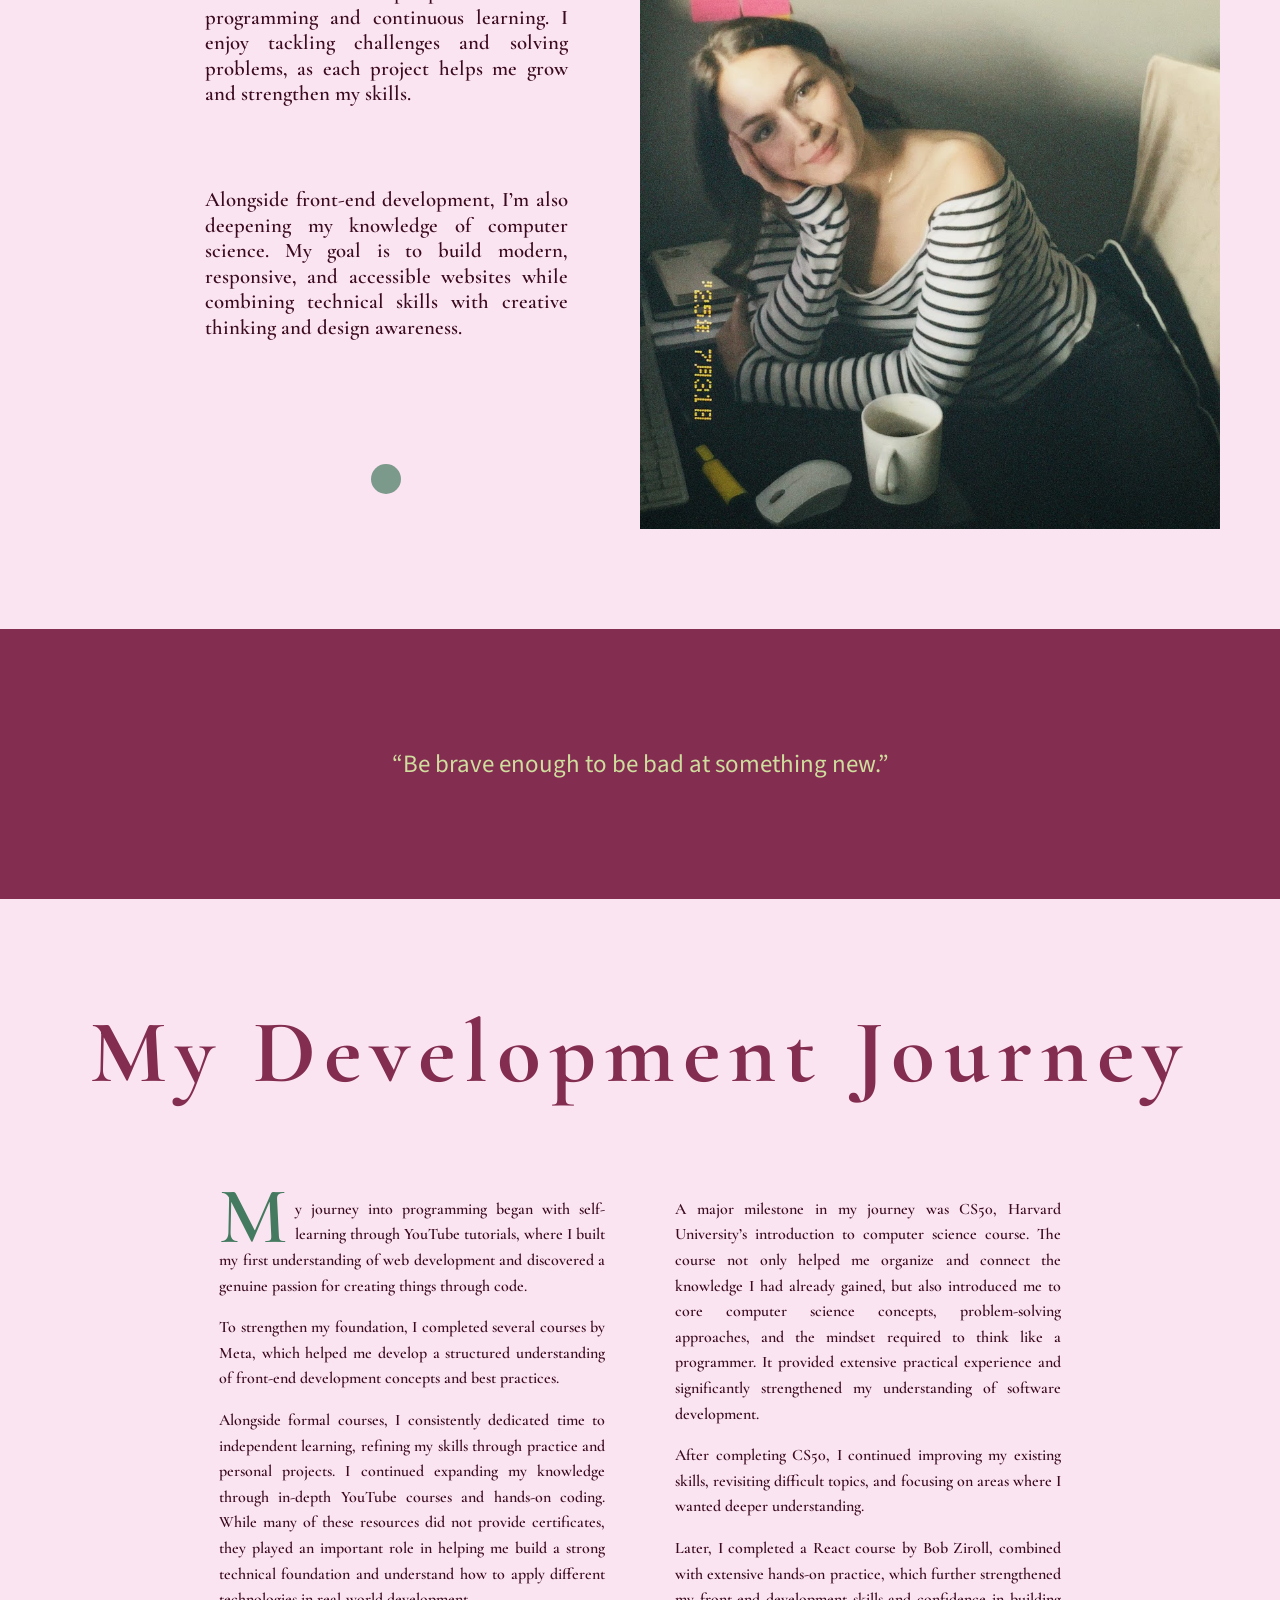
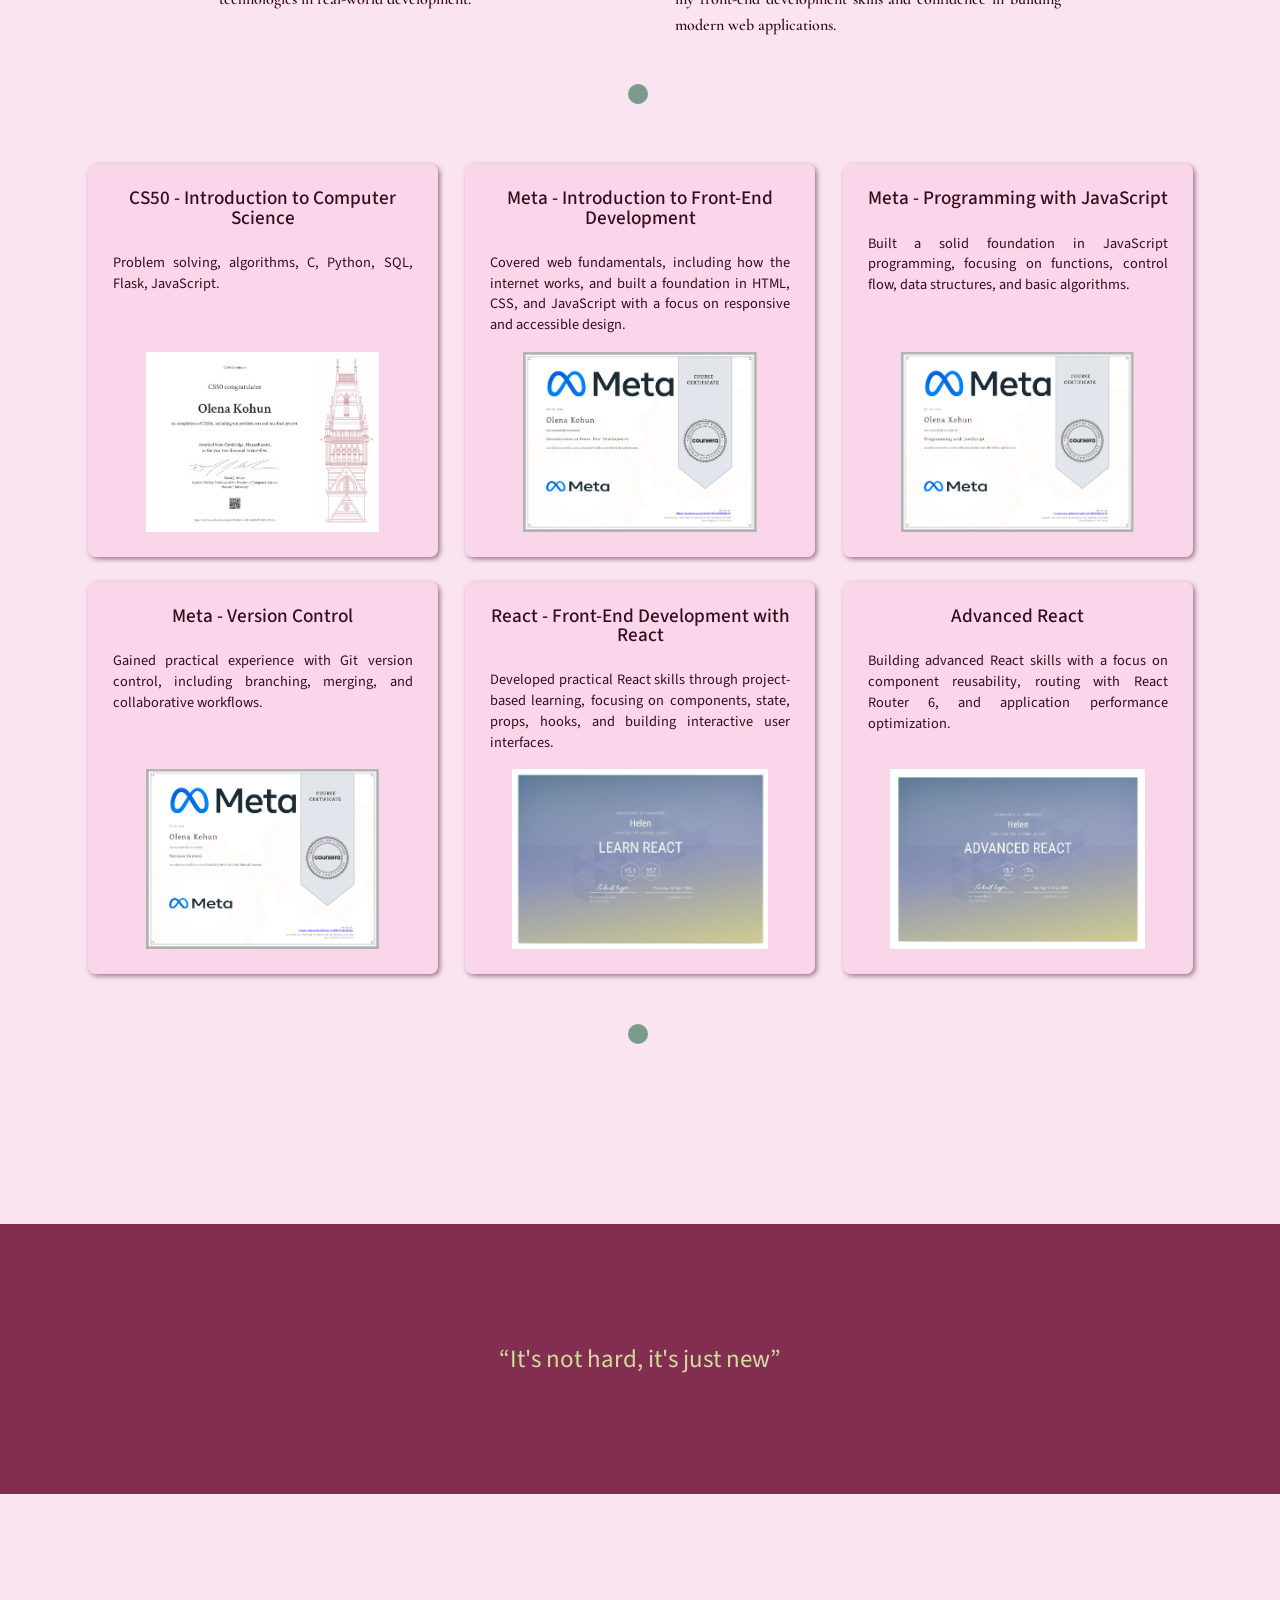
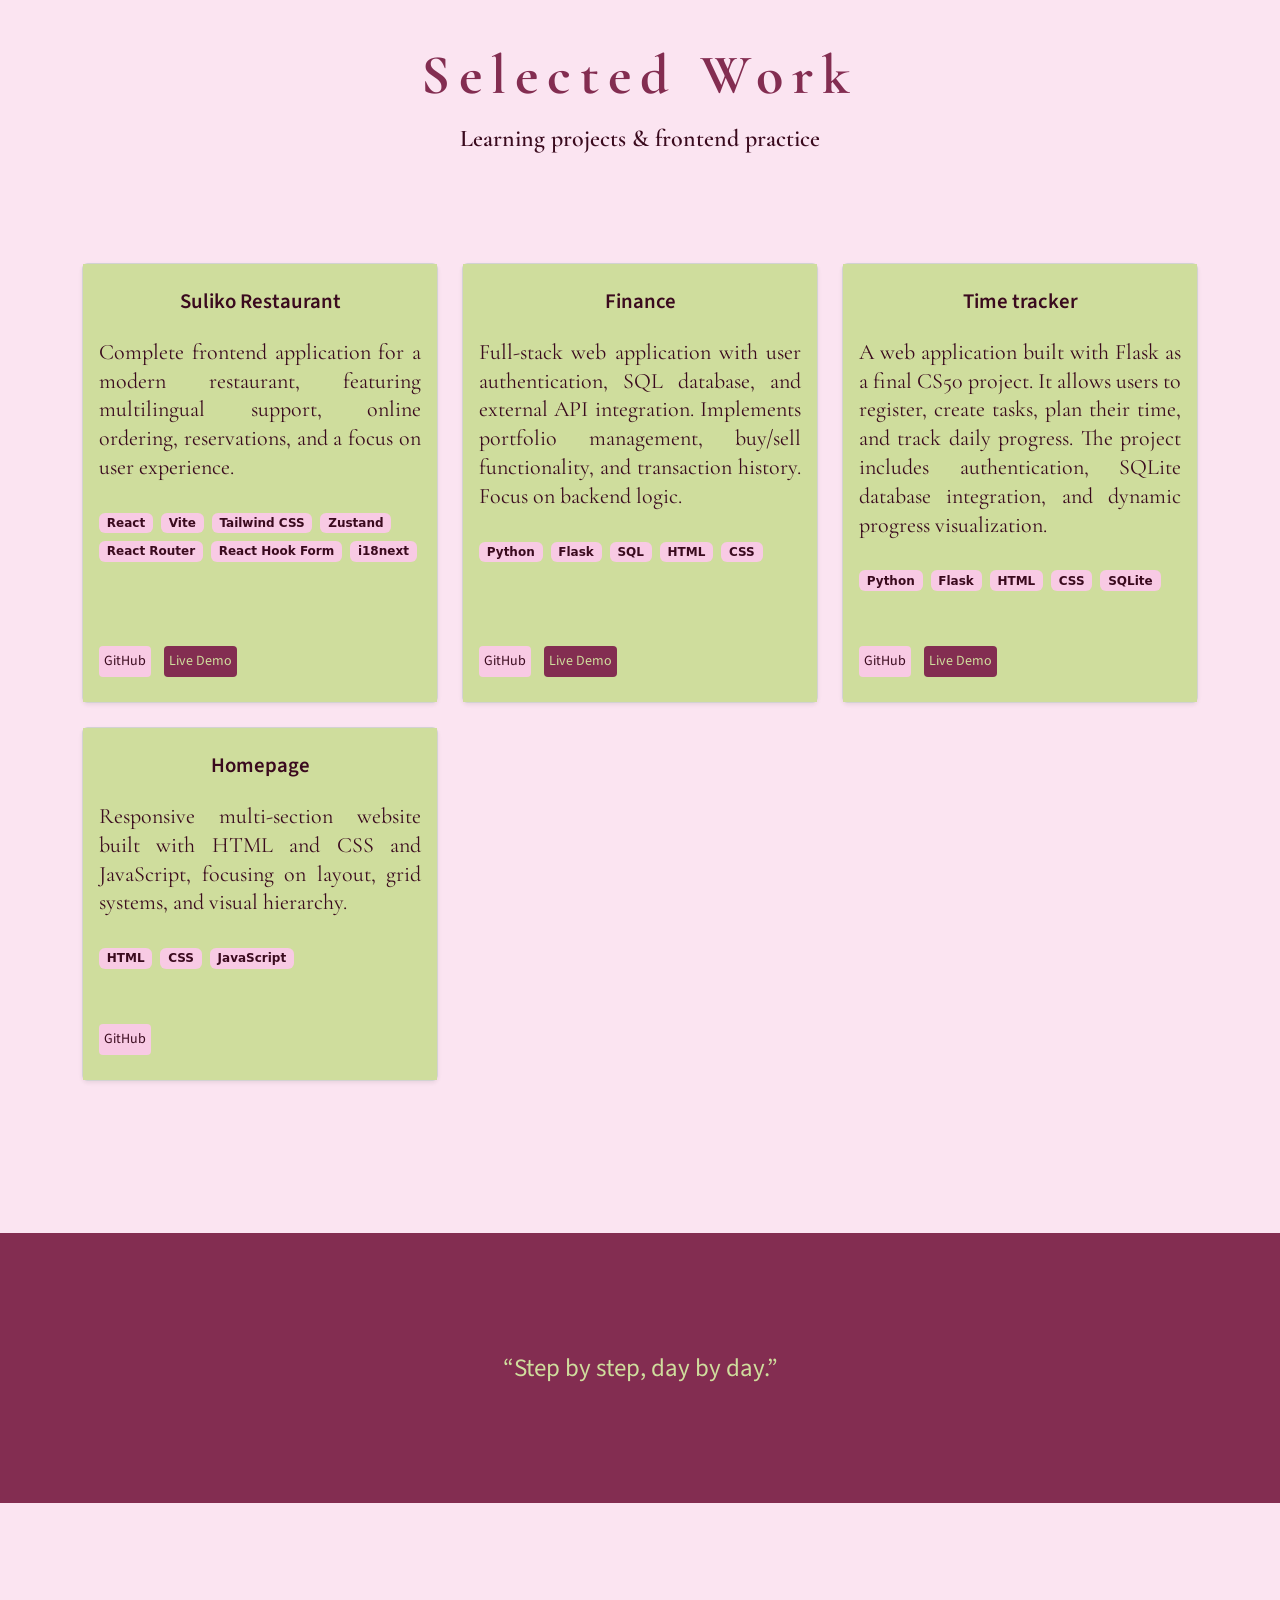
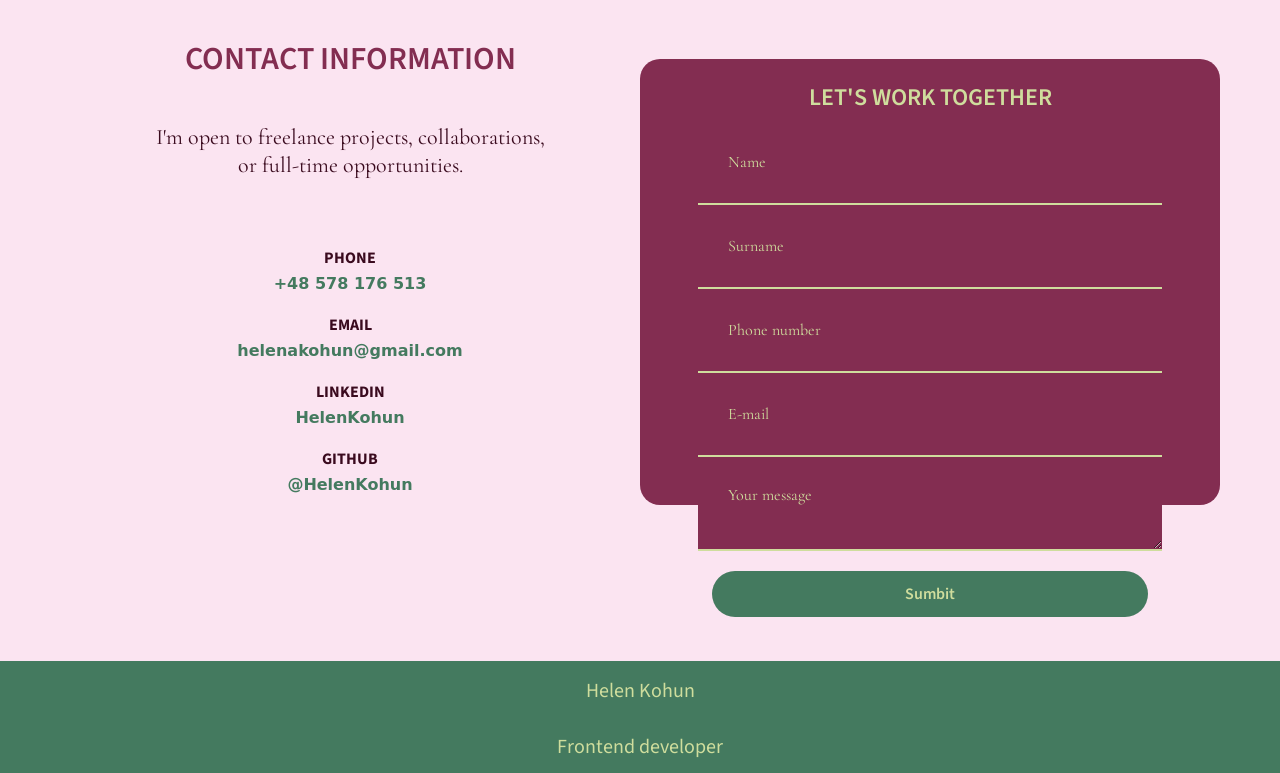
==== commit 32097d42: "Add contact links" ====
--- a/index.html
+++ b/index.html
@@ -4,6 +4,7 @@
     <meta charset="UTF-8" />
     <meta name="viewport" content="width=device-width, initial-scale=1.0" />
     <title>Homepage | Helen Kohun</title>
+    <link rel="icon" type="image/x-icon" href="/images/favicon.ico" />
 
     <!-- Fonts -->
     <link rel="preconnect" href="https://fonts.googleapis.com" />
@@ -466,6 +467,15 @@
                     >helenakohun@gmail.com</a
                   >
                 </dd>
+                <dt>LinkedIn</dt>
+                <dd>
+                  <a
+                    href="https://www.linkedin.com/in/helen-kohun-a800a8305/"
+                    target="_blank"
+                    rel="noopener noreferrer"
+                    >HelenKohun</a
+                  >
+                </dd>
                 <dt>GitHub</dt>
                 <dd>
                   <a
@@ -504,7 +514,7 @@
     <footer>
       <div class="footer__wrapper">
         <p>Helen Kohun</p>
-        <p>Web developer</p>
+        <p>Frontend developer</p>
       </div>
     </footer>
     <script>
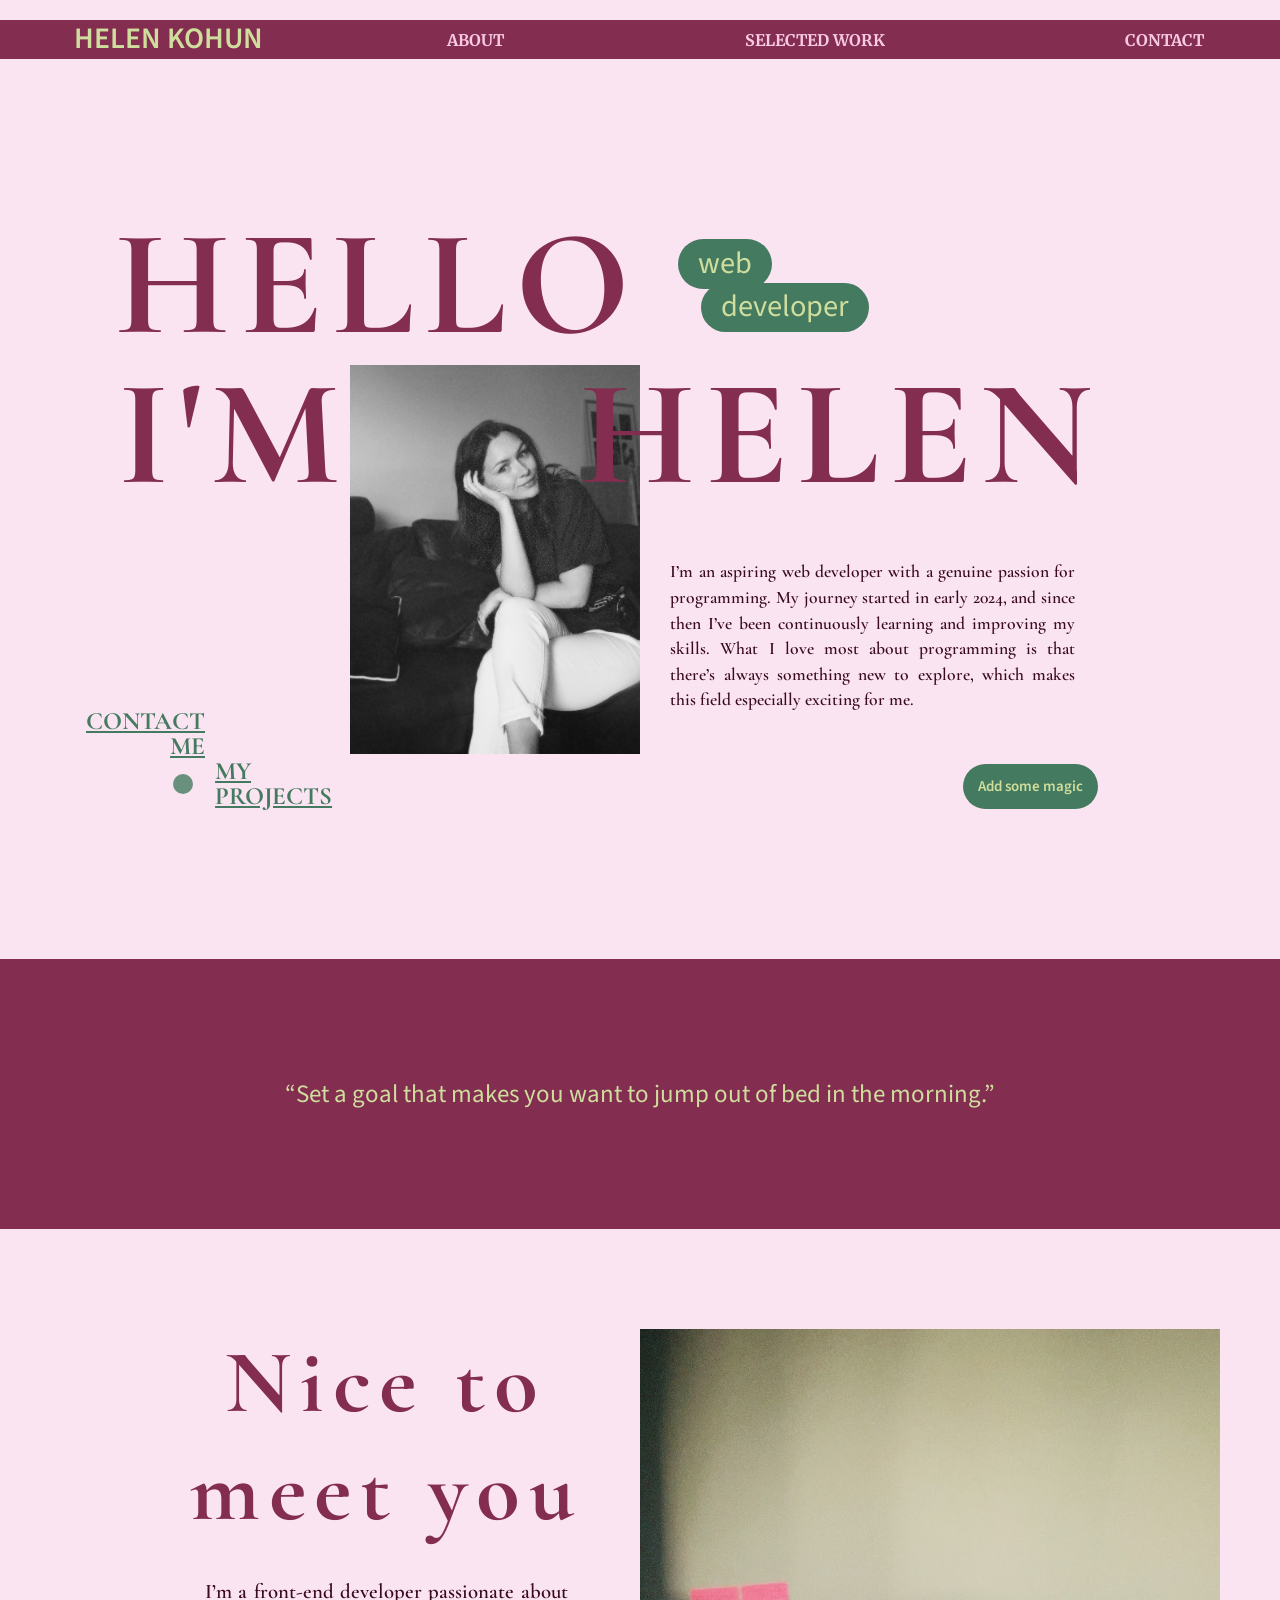
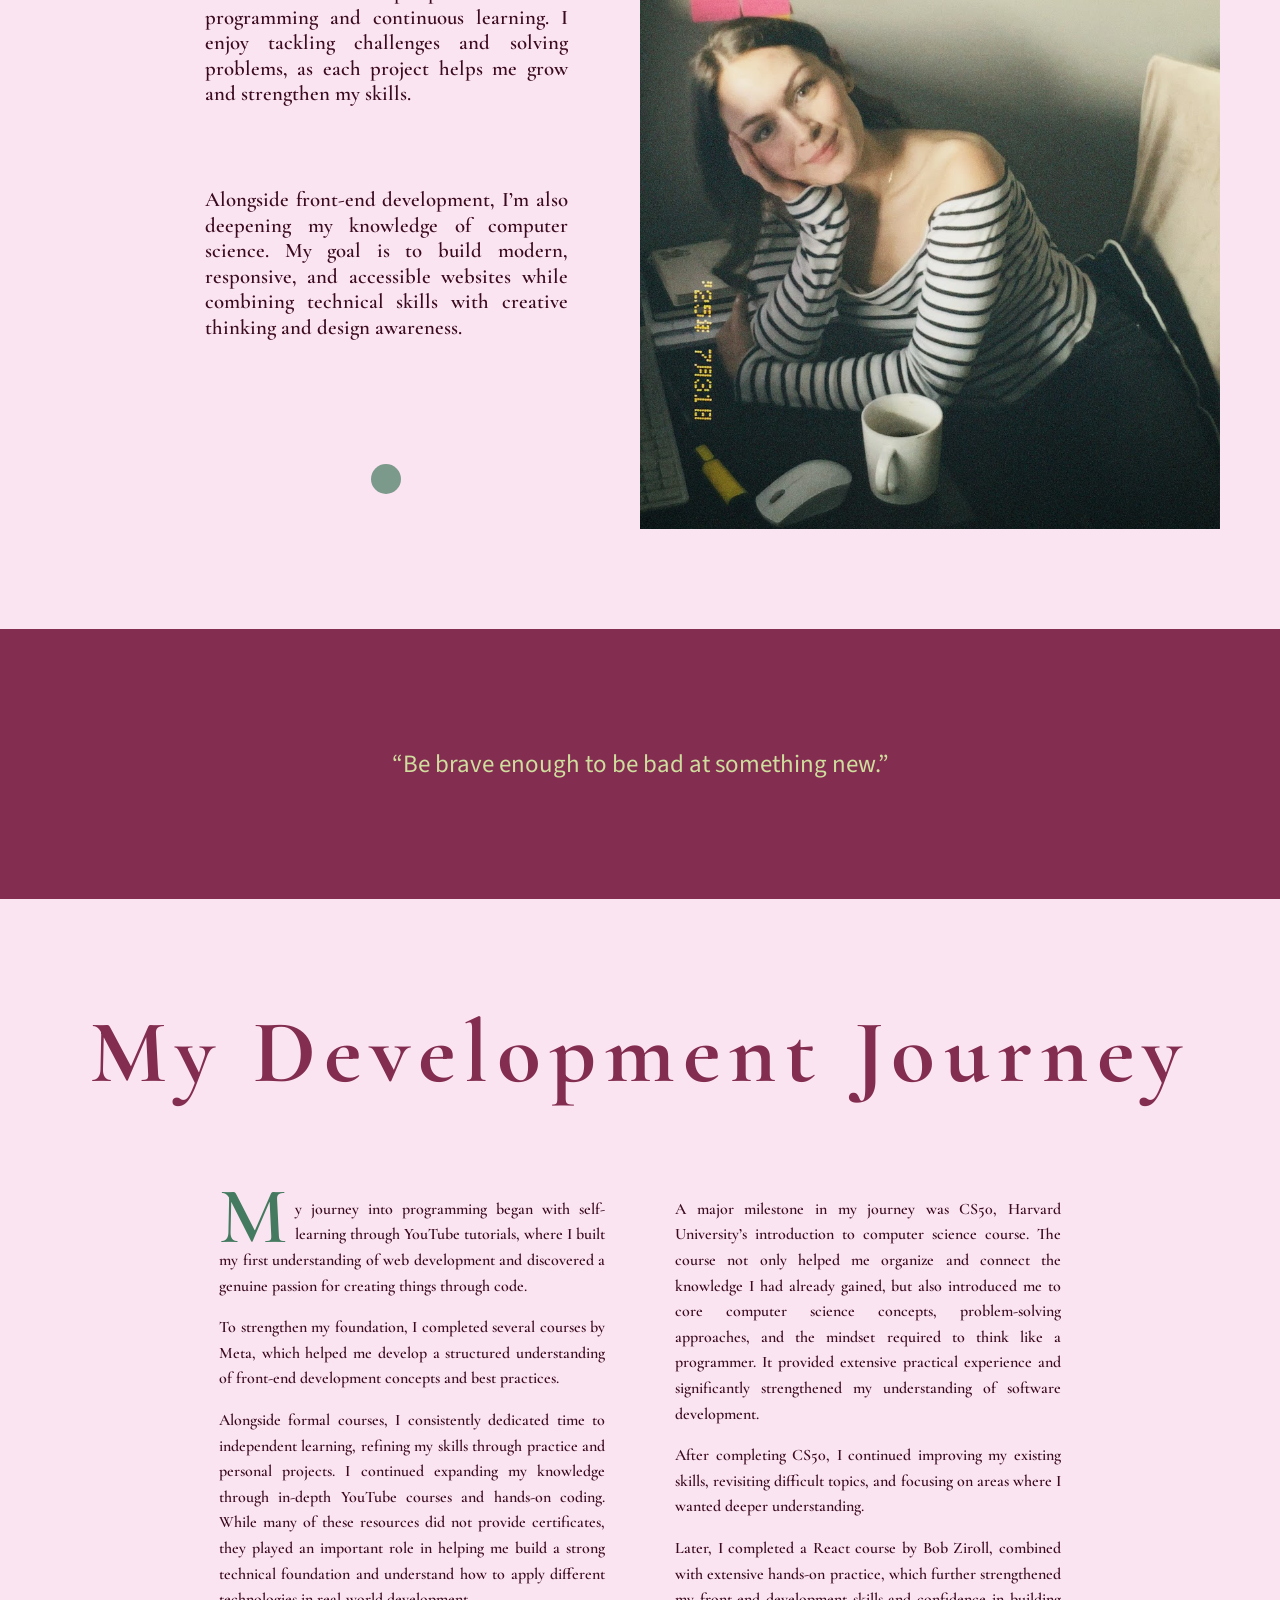
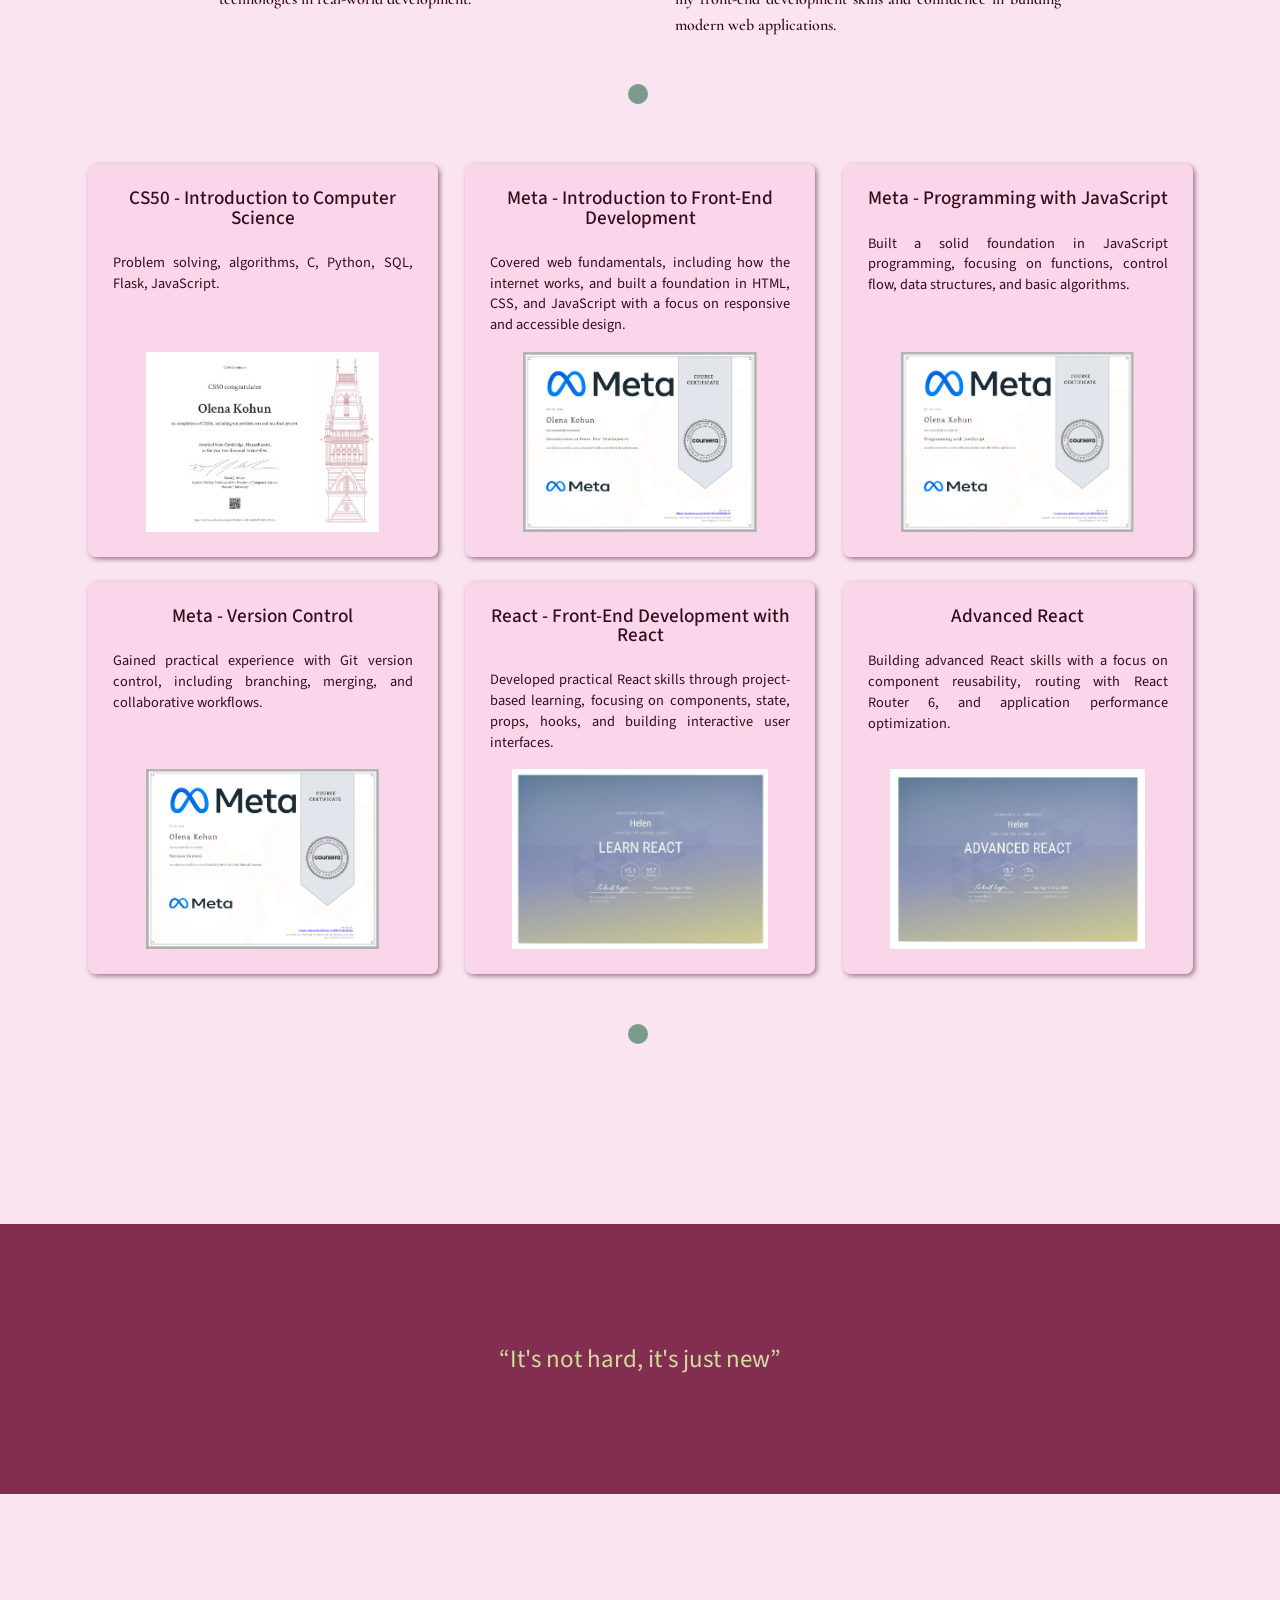
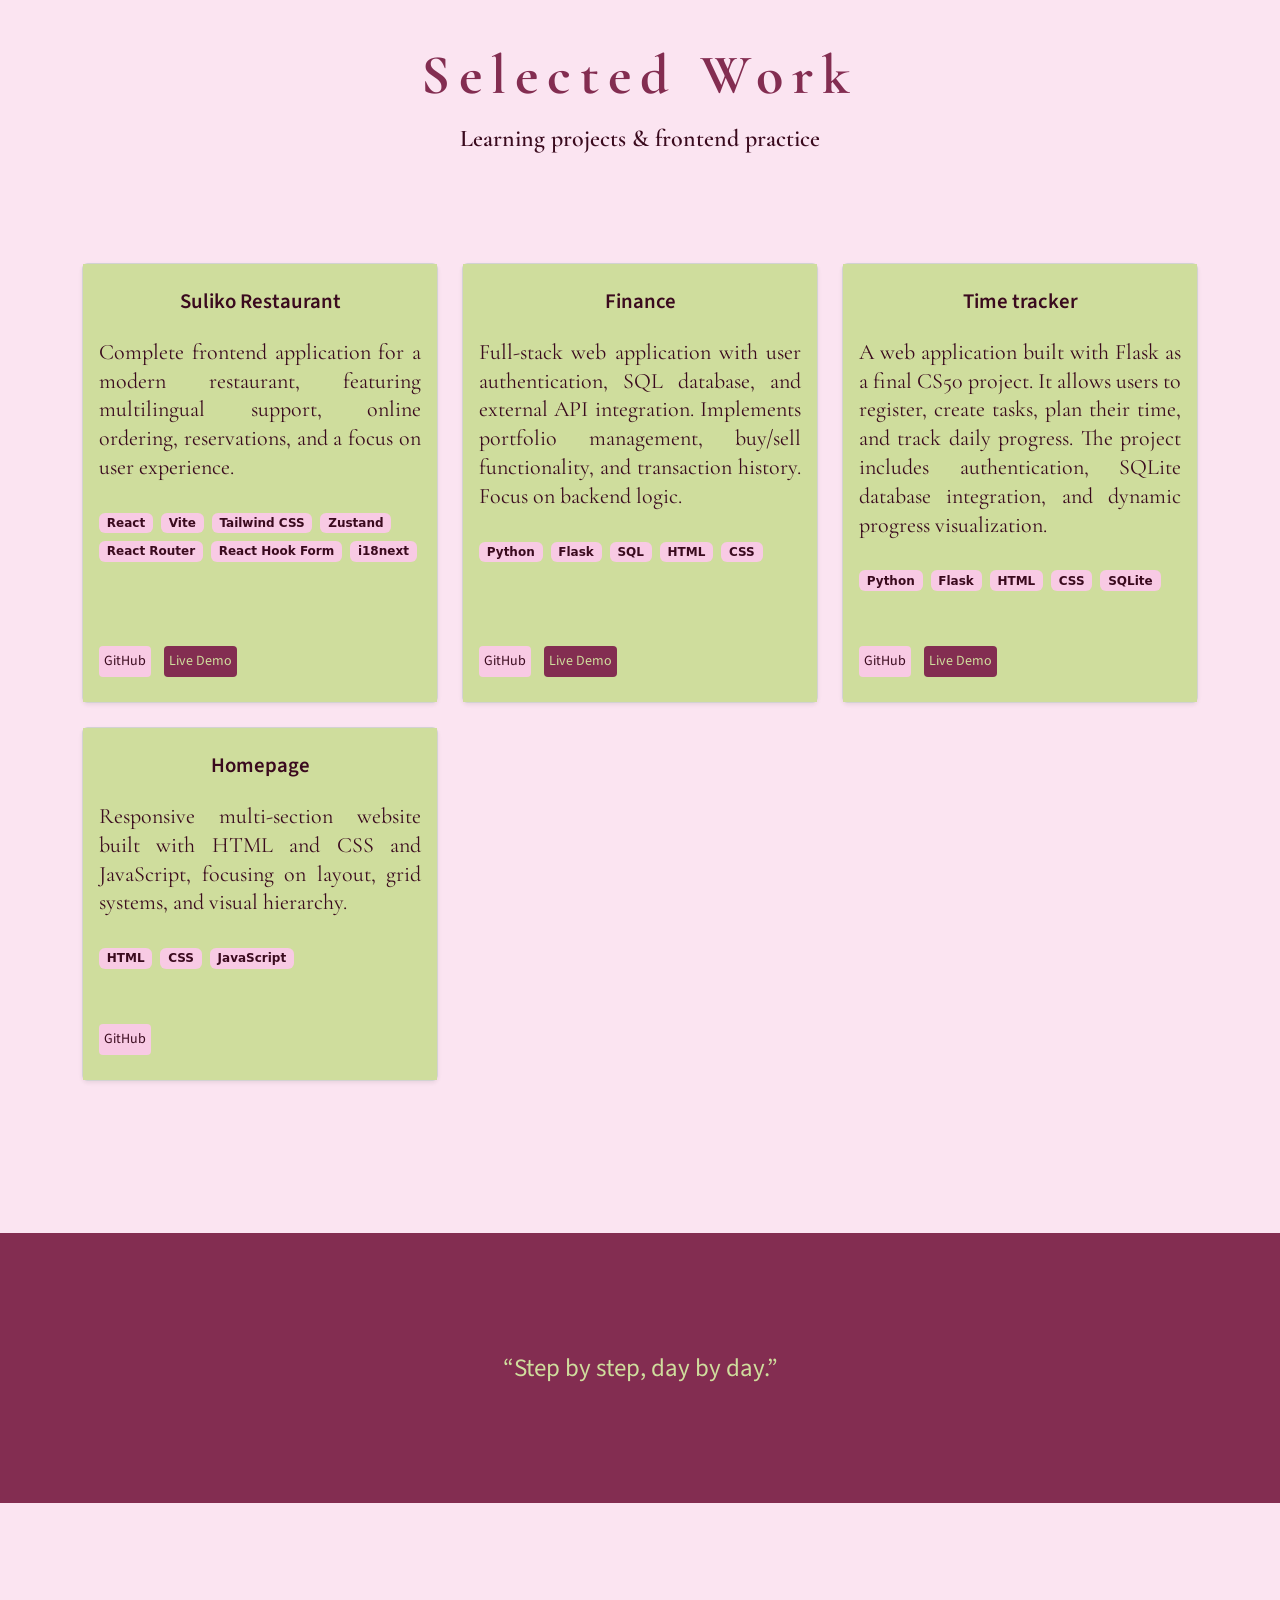
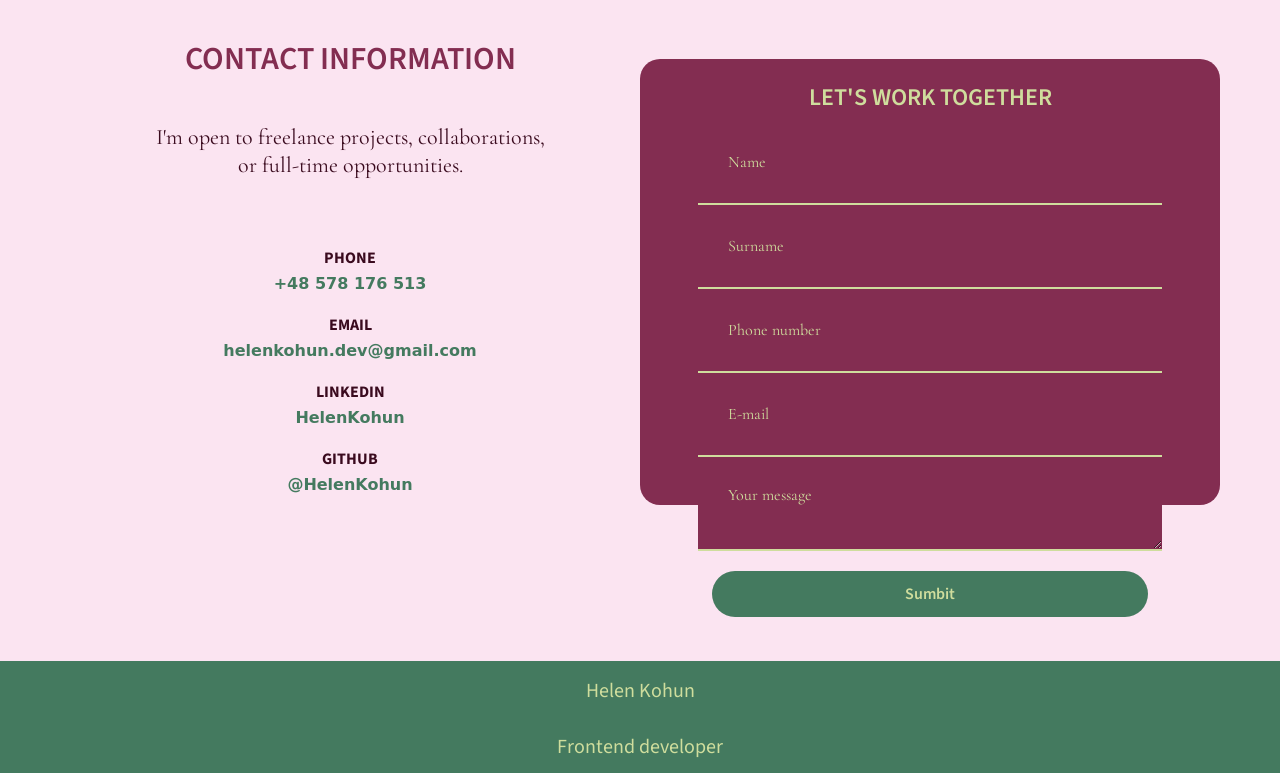
==== commit 744cb365: "Add new email" ====
--- a/index.html
+++ b/index.html
@@ -464,7 +464,7 @@
                 <dt>Email</dt>
                 <dd>
                   <a href="mailto:helenakohun@gmail.com"
-                    >helenakohun@gmail.com</a
+                    >helenkohun.dev@gmail.com</a
                   >
                 </dd>
                 <dt>LinkedIn</dt>
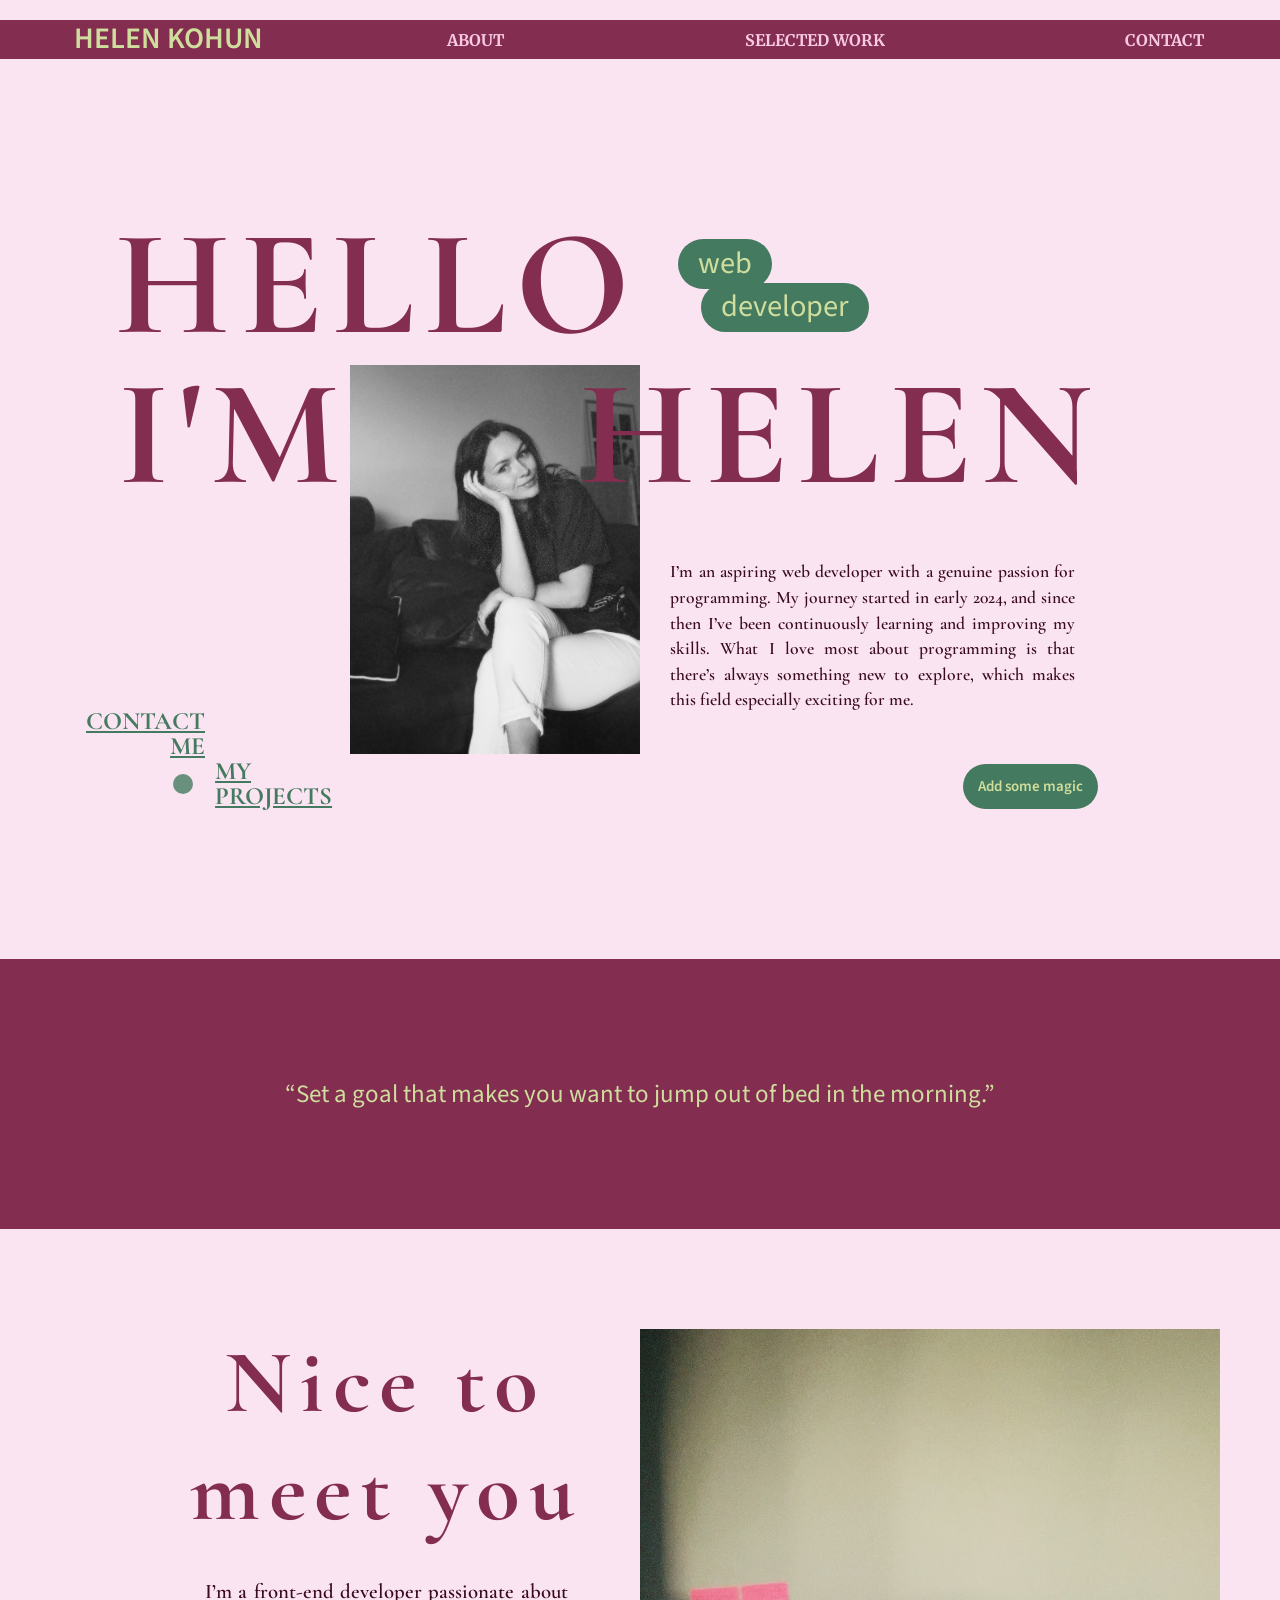
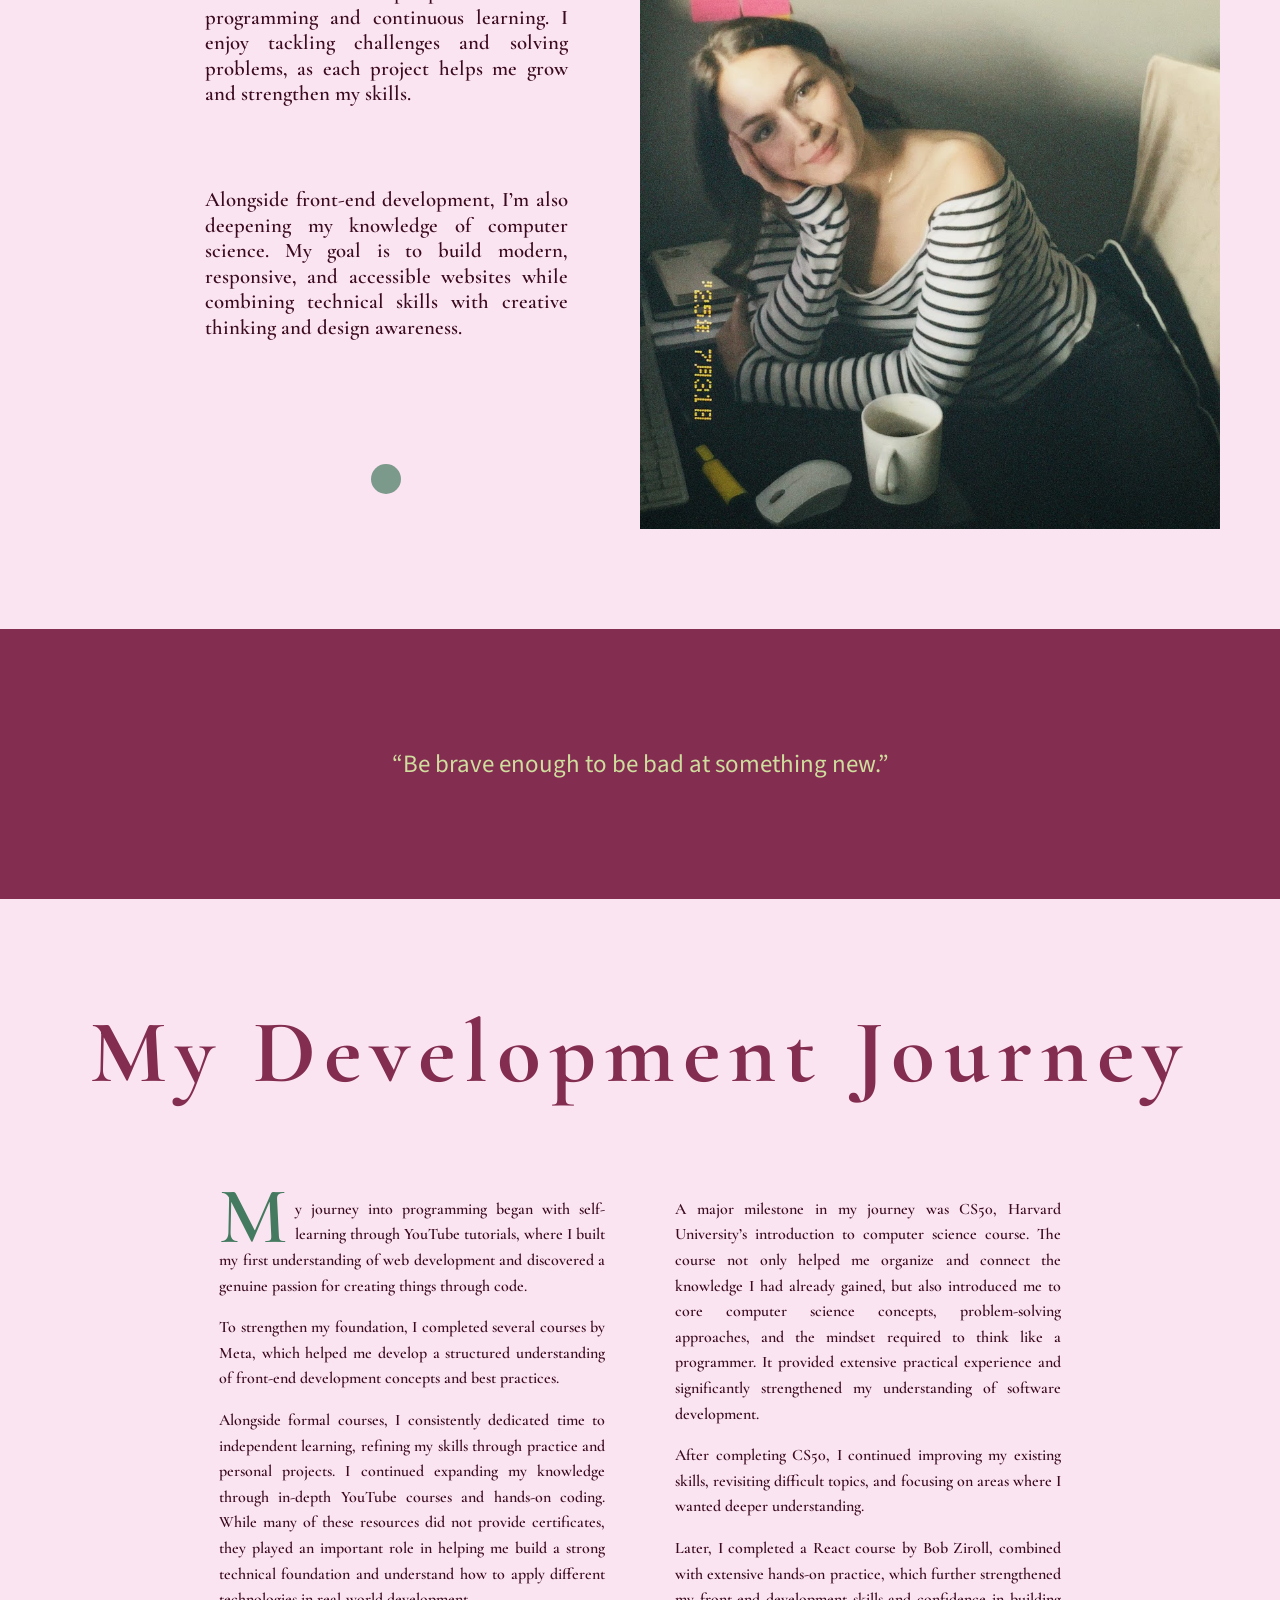
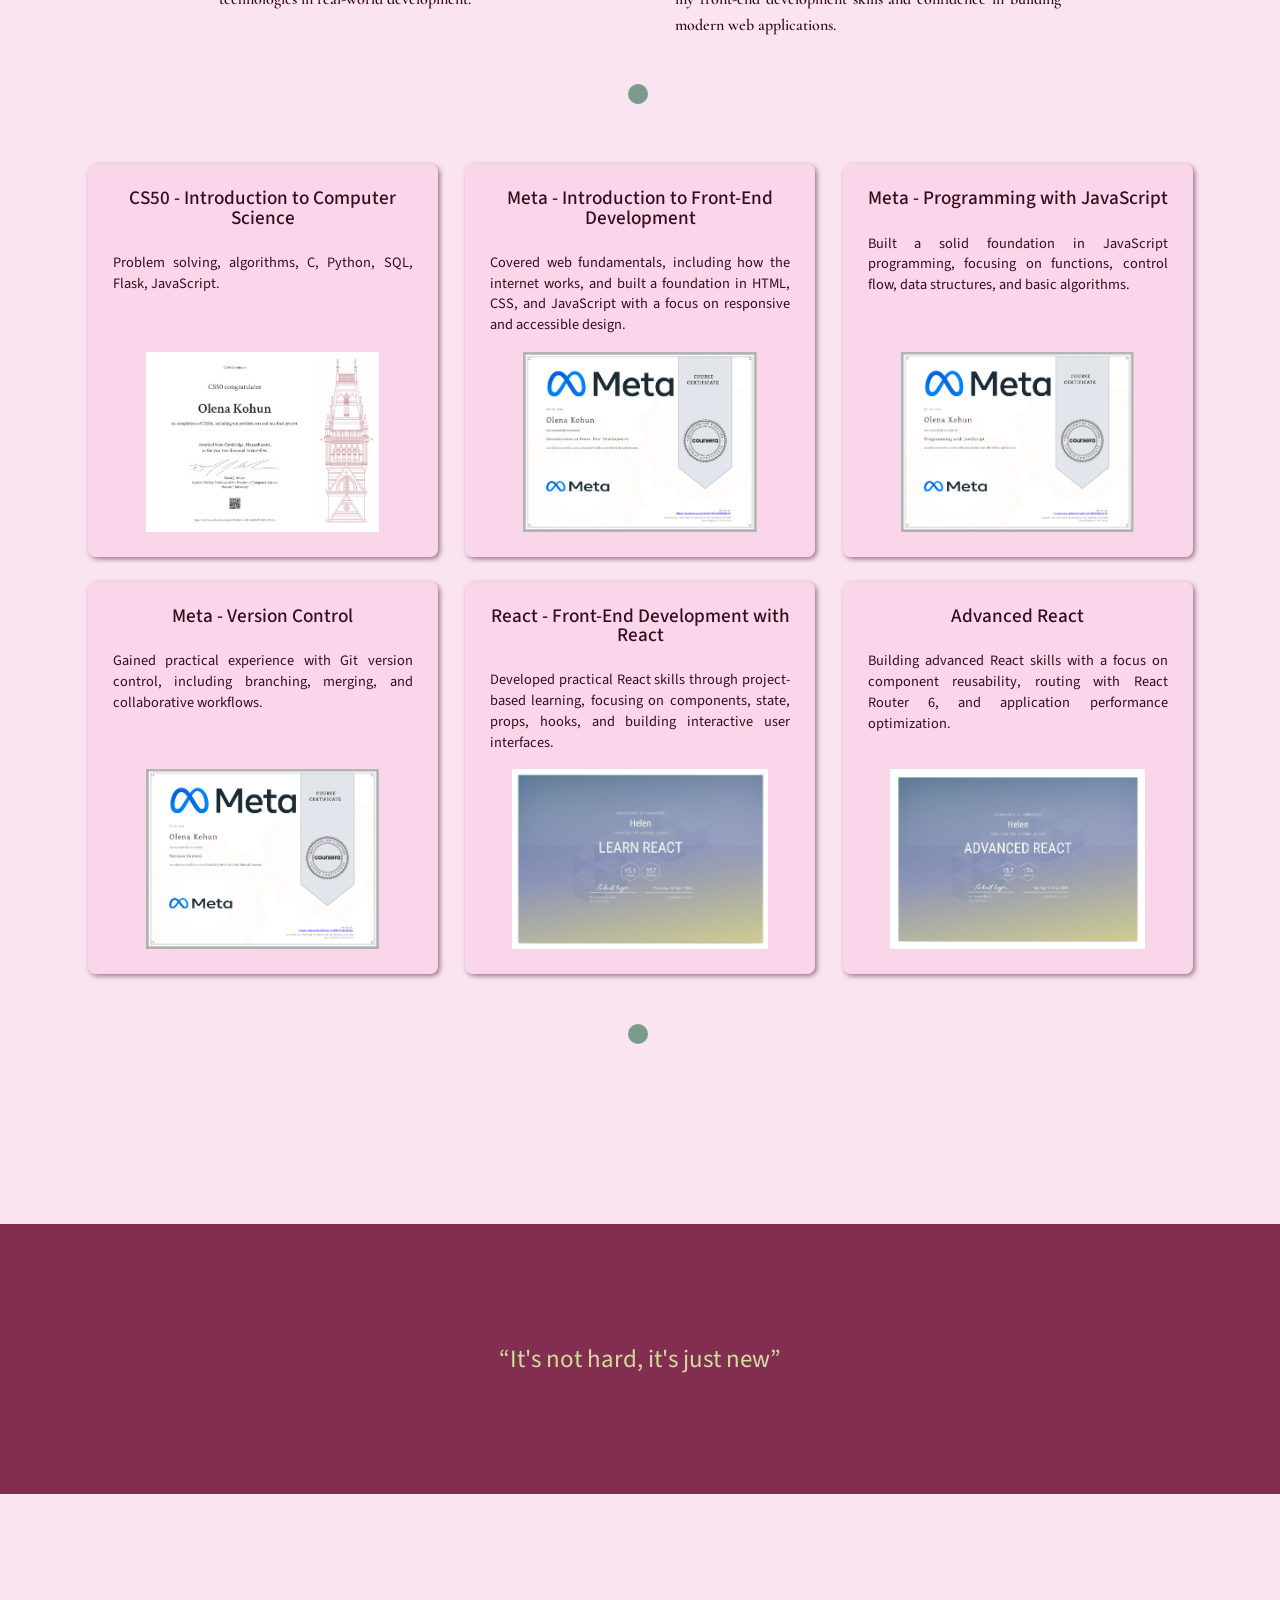
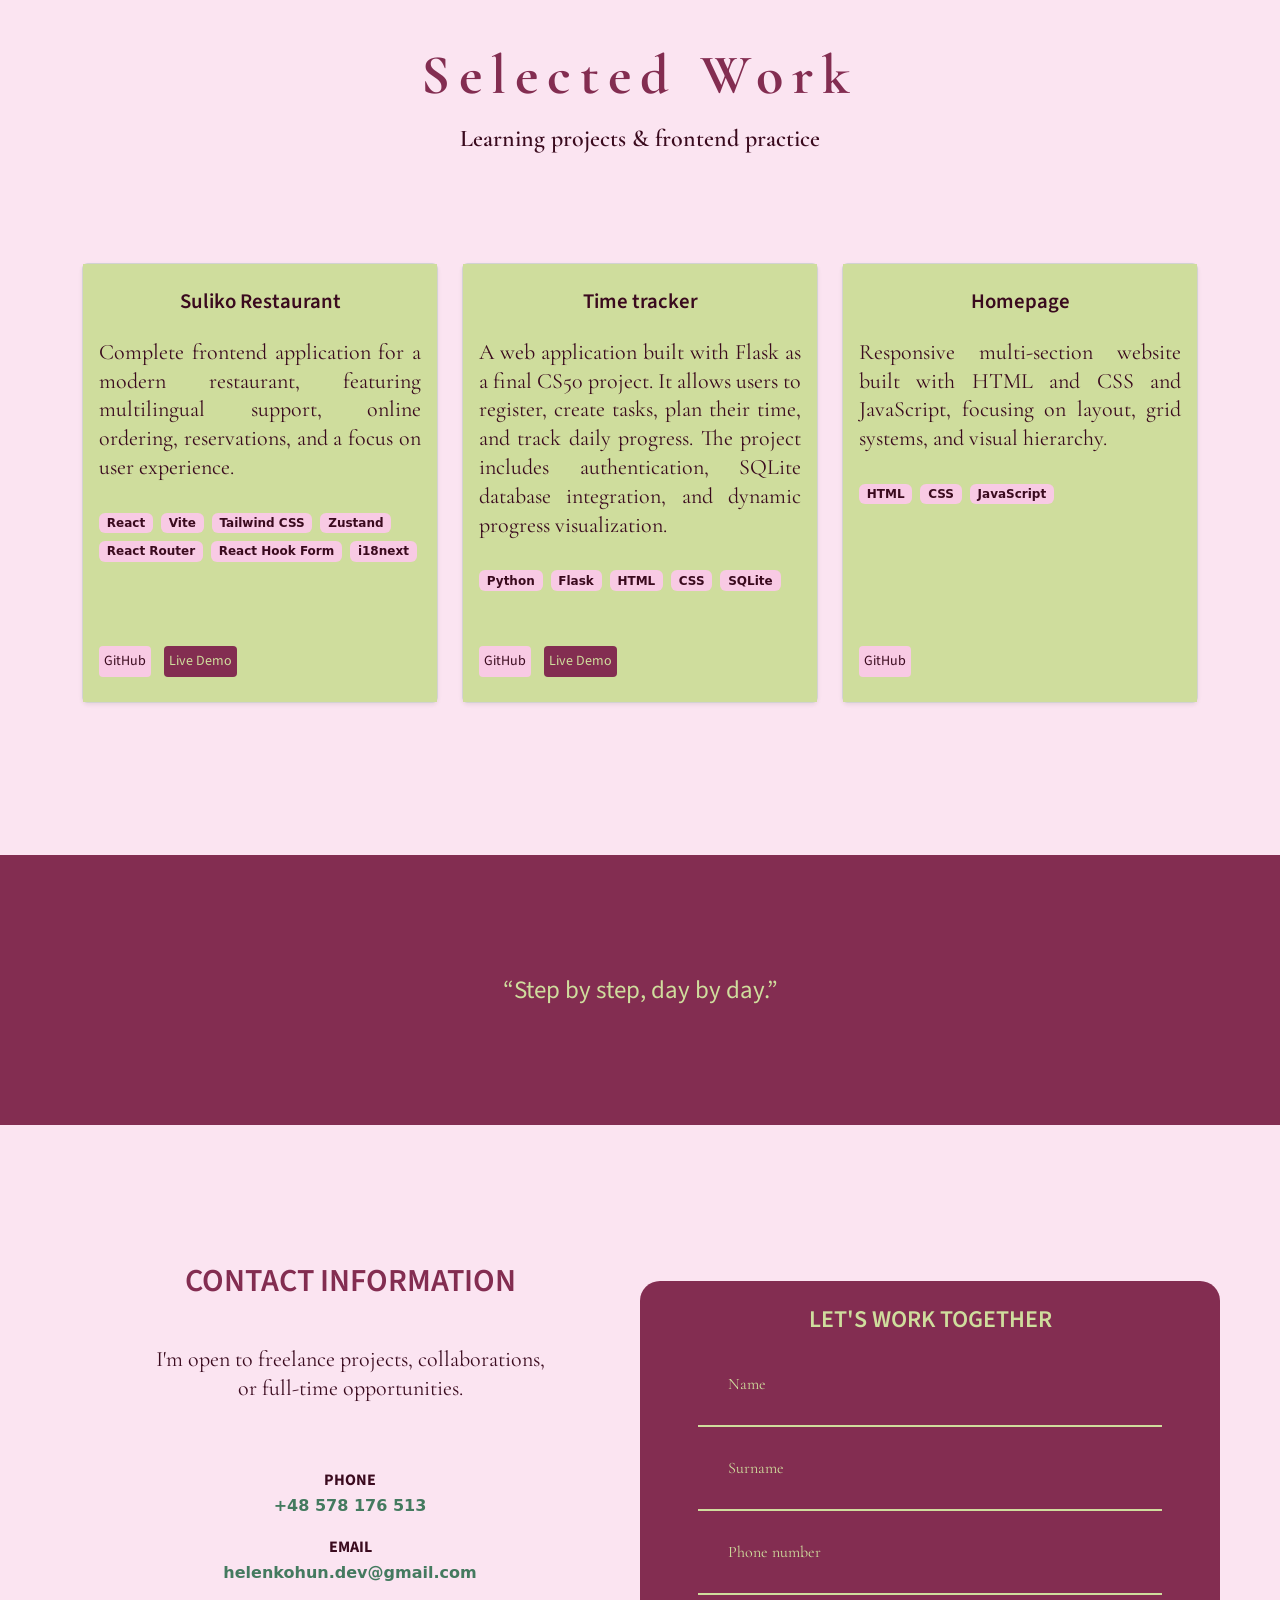
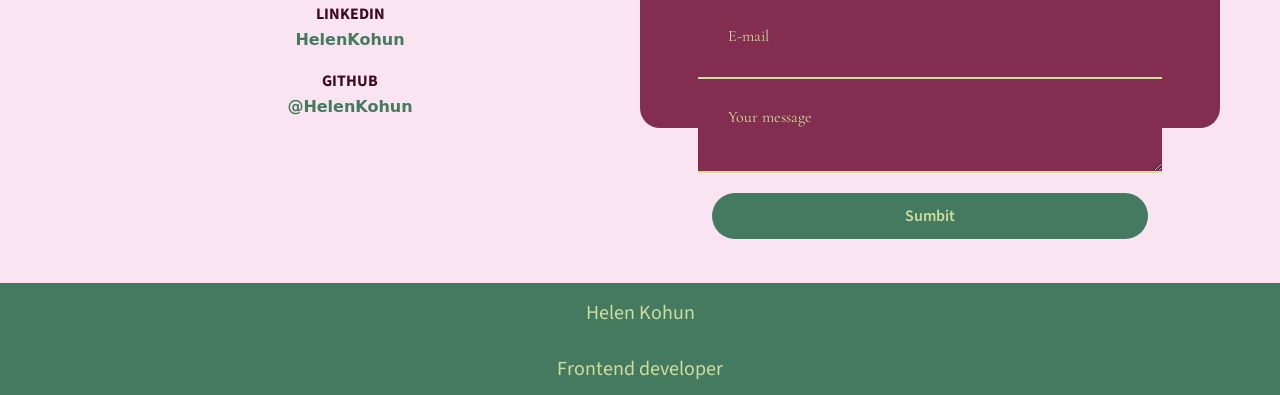
==== commit a7678a74: "clean: delete one project" ====
--- a/index.html
+++ b/index.html
@@ -345,39 +345,6 @@
               </div>
             </div>
           </div>
-          <div class="col-md-6 col-lg-4">
-            <div class="card h-100 shadow-sm">
-              <div class="works__card card-body d-flex flex-column">
-                <h5 class="card-title">Finance</h5>
-                <p class="card-text">
-                  Full-stack web application with user authentication, SQL
-                  database, and external API integration. Implements portfolio
-                  management, buy/sell functionality, and transaction history.
-                  Focus on backend logic.
-                </p>
-                <div class="works__stack d-flex flex-wrap gap-2 mb-3">
-                  <span class="works__badge badge">Python</span>
-                  <span class="works__badge badge">Flask</span>
-                  <span class="works__badge badge">SQL</span>
-                  <span class="works__badge badge">HTML</span>
-                  <span class="works__badge badge">CSS</span>
-                </div>
-                <div class="mt-auto">
-                  <a
-                    href="https://github.com/HelenKohun/finanse-flask"
-                    target="_blank"
-                    class="works__btn btn btn-outline-dark btn-sm"
-                    >GitHub</a
-                  >
-                  <a
-                    href="https://finanse-flask.onrender.com/login"
-                    class="works__btn-d btn btn-dark btn-sm ms-2"
-                    >Live Demo</a
-                  >
-                </div>
-              </div>
-            </div>
-          </div>
 
           <div class="col-md-6 col-lg-4">
             <div class="card h-100 shadow-sm">
